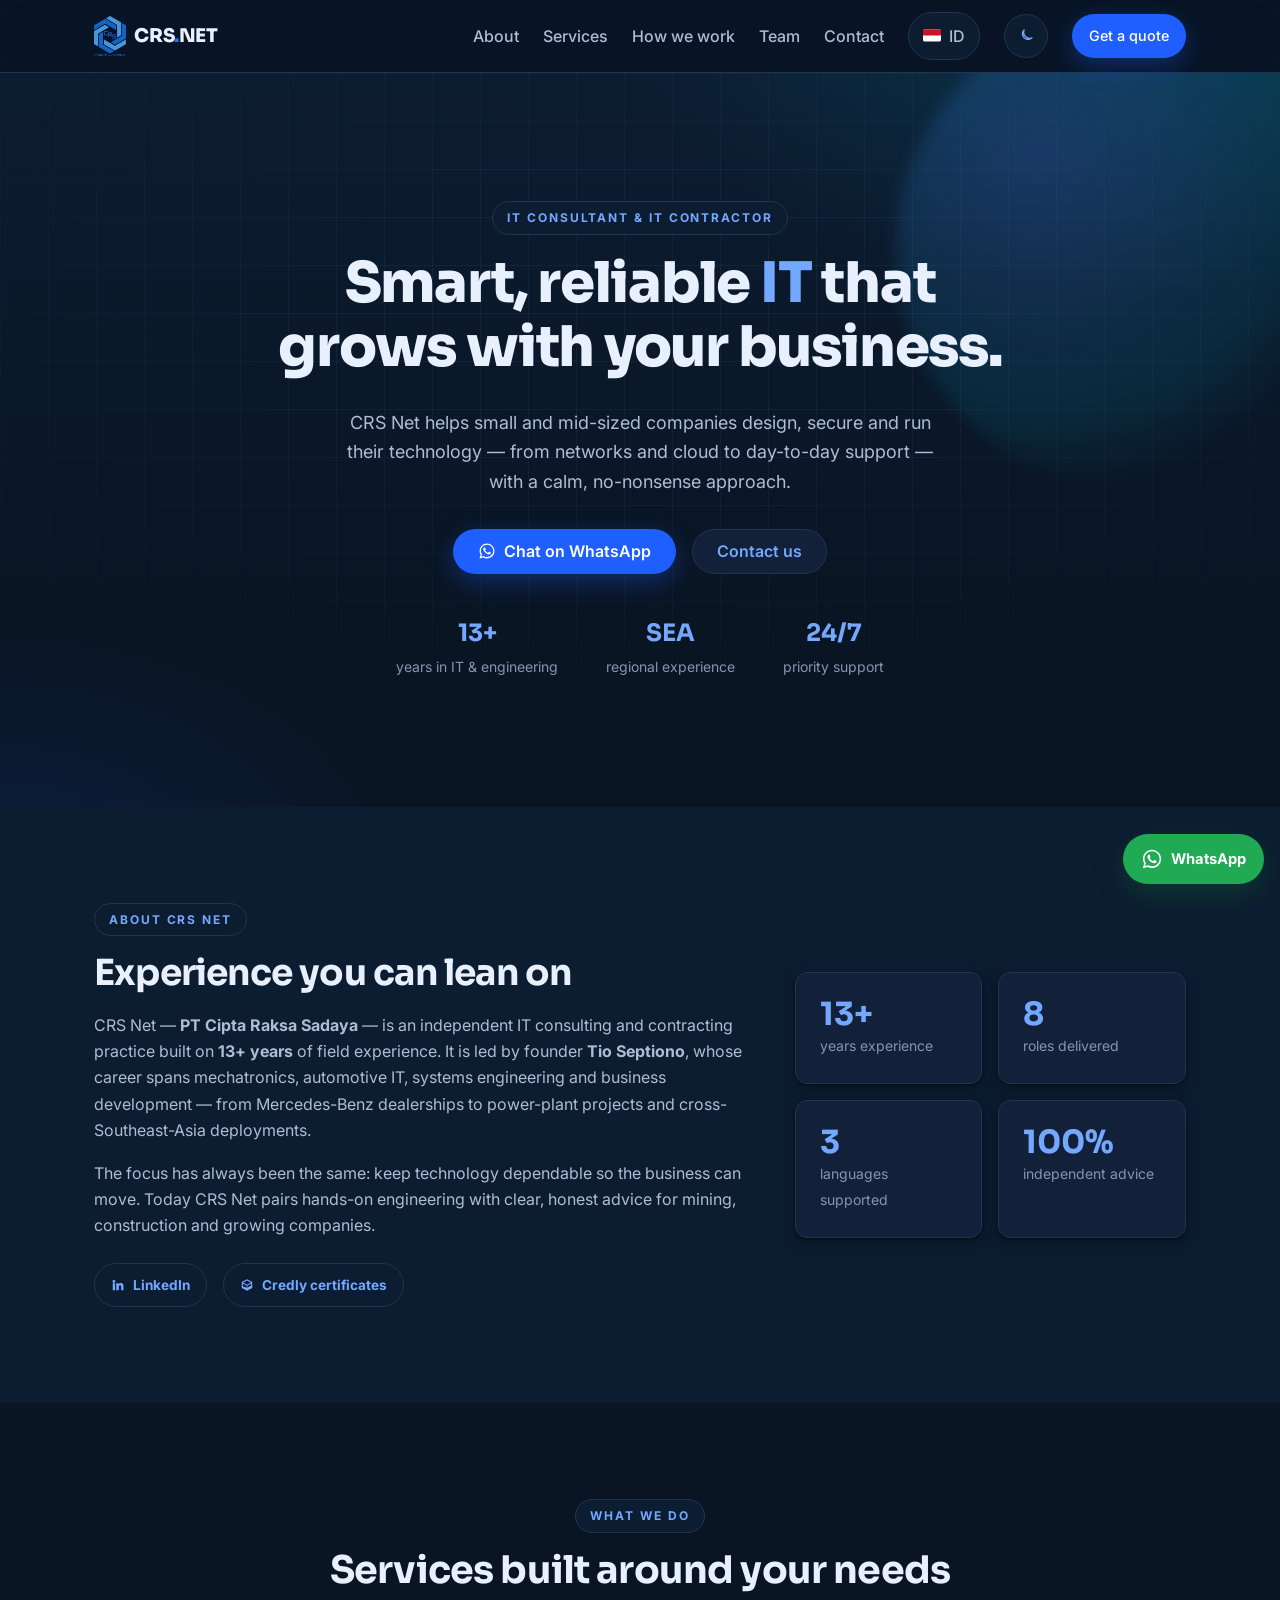
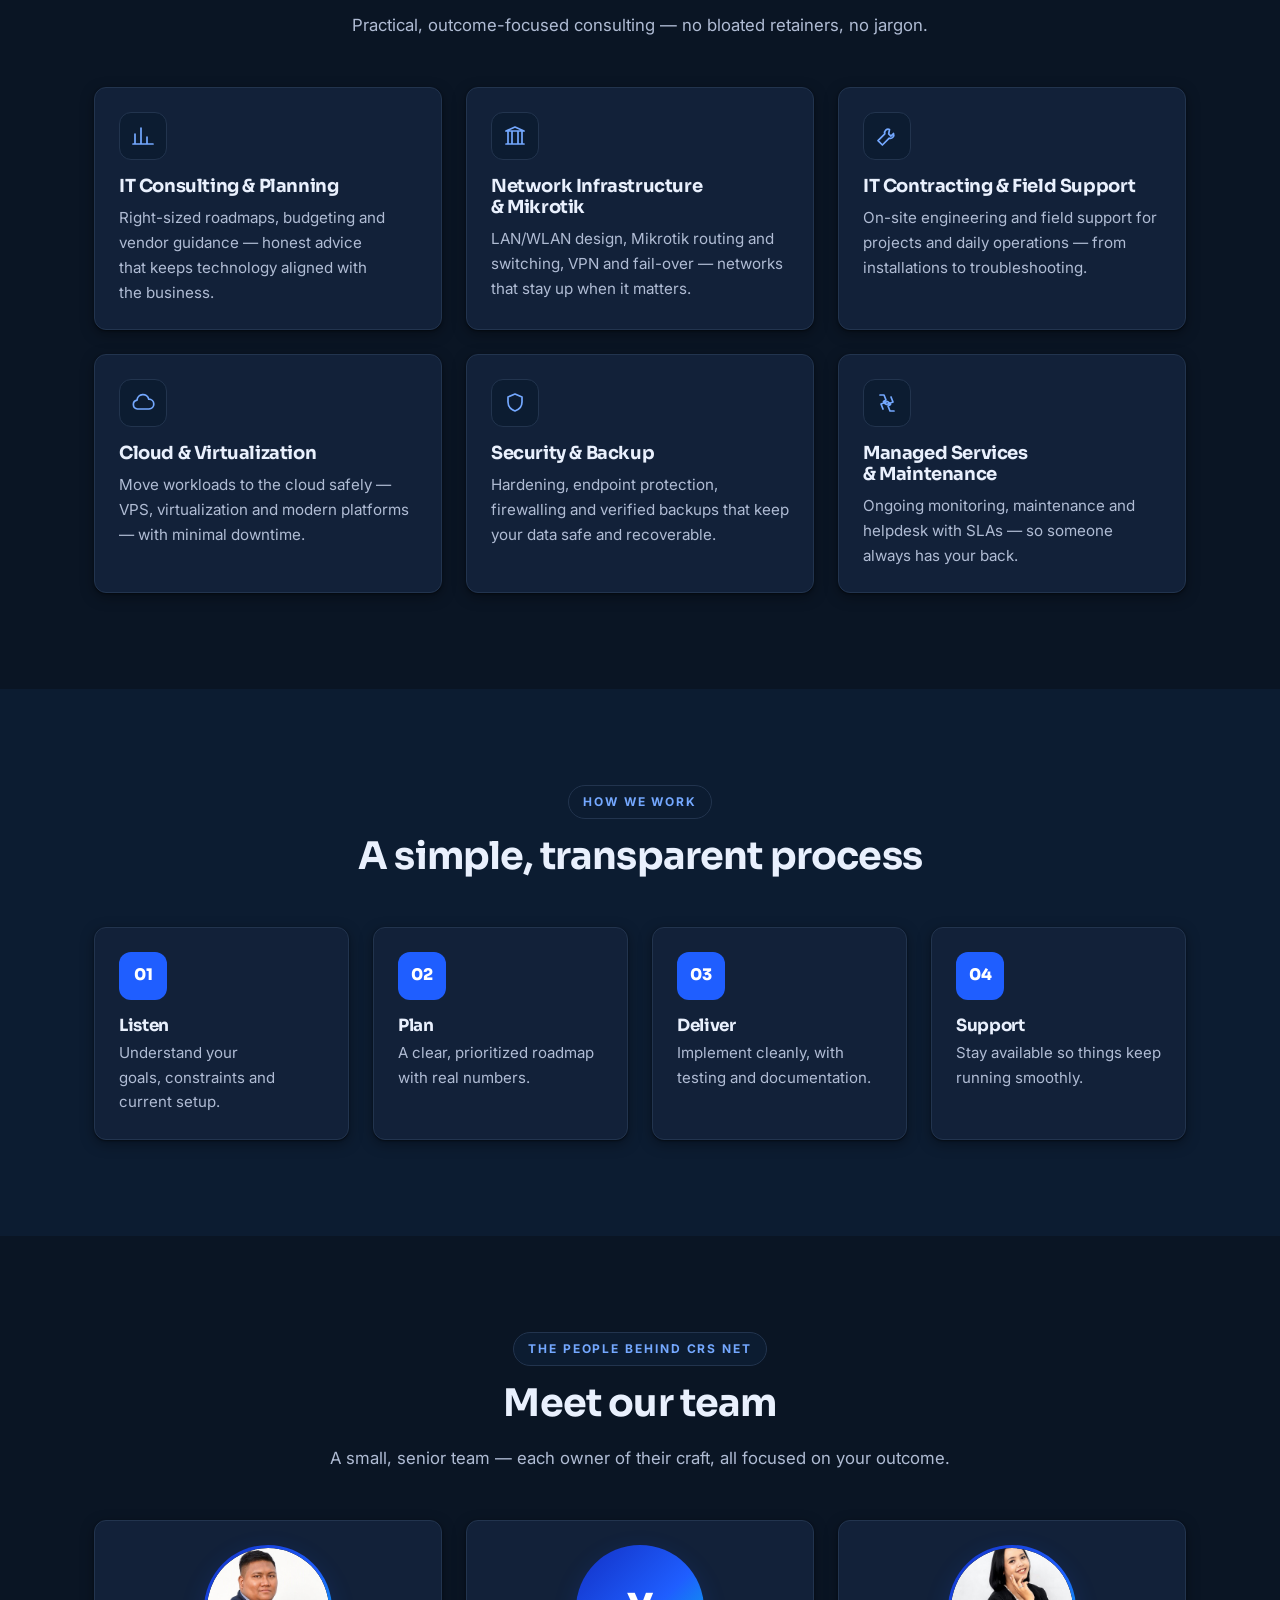
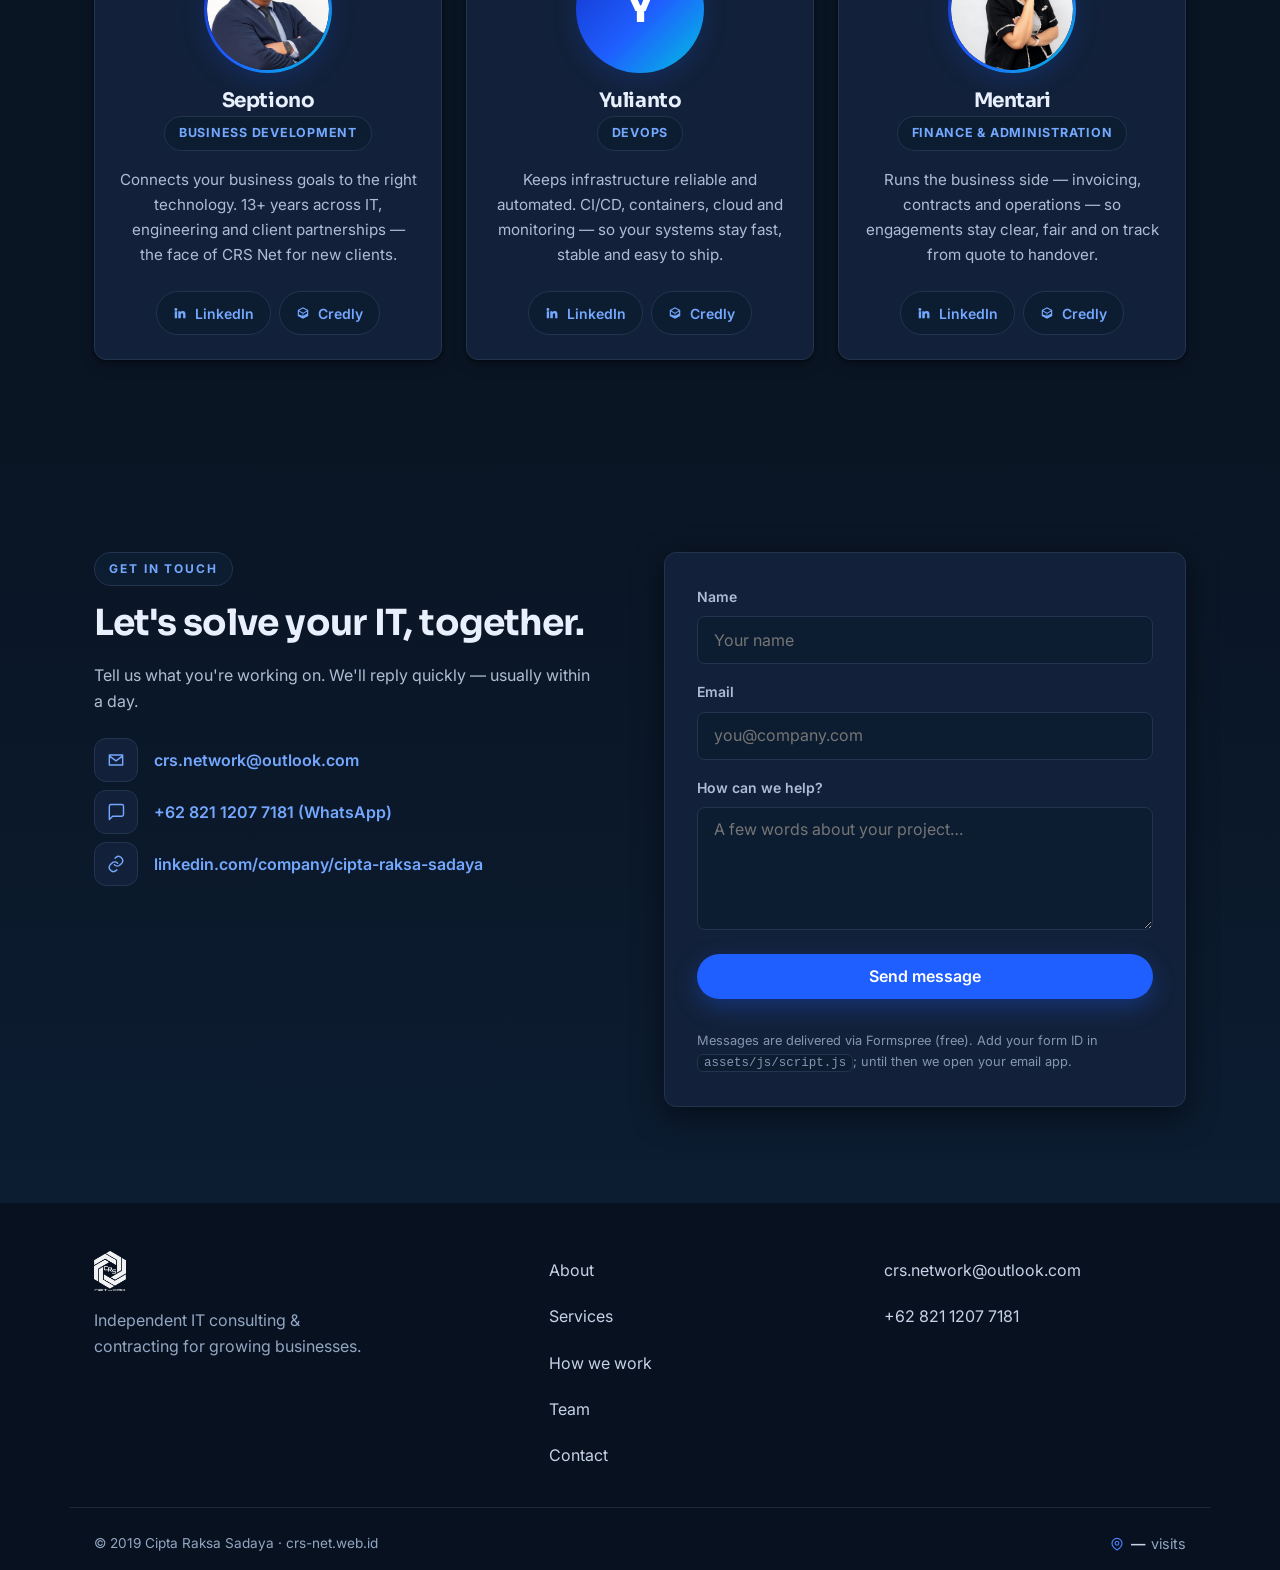
==== index.html @ 16fee8cc "Prompt 1 (glm-5.3): design-system.css + index.html restructure to OUTLINE order; SEO head preserved " ====
<!DOCTYPE html>
<html lang="en" data-theme="dark">
<head>
  <meta charset="UTF-8" />
  <meta name="viewport" content="width=device-width, initial-scale=1.0, viewport-fit=cover" />
  <meta name="format-detection" content="telephone=yes" />
  <title>CRS Net — IT Consultant &amp; IT Contractor | crs-net.web.id</title>
  <meta name="description" content="CRS Net — independent IT consulting and contracting for SMEs: infrastructure, networks, cloud, security and digital transformation. Led by Tio Septiono." />
  <meta name="theme-color" content="#0a1524" />
  <meta name="theme-color" media="(prefers-color-scheme: light)" content="#f5f8ff" />

  <!-- Canonical: avoid duplicate-content between apex and www (Rec 2) -->
  <link rel="canonical" href="https://crs-net.web.id/" />

  <!-- hreflang: tell Google about the language alternates (avoid duplicate-content) -->
  <link rel="alternate" hreflang="en" href="https://crs-net.web.id/" />
  <link rel="alternate" hreflang="id" href="https://crs-net.web.id/id.html" />
  <link rel="alternate" hreflang="x-default" href="https://crs-net.web.id/" />

  <!-- Open Graph -->
  <meta property="og:title" content="CRS Net — IT Consultant &amp; IT Contractor" />
  <meta property="og:description" content="Modern IT consulting &amp; contracting: infrastructure, networks, cloud, security and digital transformation." />
  <meta property="og:type" content="website" />
  <meta property="og:url" content="https://crs-net.web.id" />
  <meta property="og:image" content="https://crs-net.web.id/assets/img/og-image.png" />
  <meta name="twitter:card" content="summary_large_image" />
  <meta name="twitter:title" content="CRS Net — IT Consultant &amp; IT Contractor" />
  <meta name="twitter:description" content="Independent IT consulting &amp; contracting: infrastructure, networks, cloud, security and digital transformation." />
  

  <link rel="icon" type="image/png" href="/assets/img/favicon.png" />
  <link rel="apple-touch-icon" href="/assets/img/apple-touch-icon.png" />
  
  <link rel="preconnect" href="https://fonts.googleapis.com" />
  <link rel="preconnect" href="https://fonts.gstatic.com" crossorigin />
  <link href="https://fonts.googleapis.com/css2?family=Inter:wght@400;500;600;700;800&family=Sora:wght@600;700;800&display=swap" rel="stylesheet" />
  <link rel="stylesheet" href="/assets/css/design-system.css?v=20260907a" />

  <!-- ===== Google Search Console: verify ownership ===== -->
  <!-- Option A (recommended): paste the meta tag GSC gives you, OR -->
  <!-- Option B: verify via a DNS TXT record (no code change needed). -->
  <meta name="google-site-verification" content="REPLACE_WITH_YOUR_GSC_CODE" />

  <!-- ===== Google Analytics 4 ===== -->
  <script async src="https://www.googletagmanager.com/gtag/js?id=G-M5SWQX15PZ"></script>
  <script>
    window.dataLayer = window.dataLayer || [];
    function gtag(){dataLayer.push(arguments);}
    gtag('js', new Date());
    gtag('config', 'G-M5SWQX15PZ');
  </script>

  <!-- ===== Structured data (JSON-LD) for rich search results ===== -->
  <script type="application/ld+json">
  {
    "@context": "https://schema.org",
    "@type": "ProfessionalService",
    "name": "CRS Net",
    "alternateName": "Cipta Raksa Sadaya",
    "url": "https://crs-net.web.id",
    "logo": "https://crs-net.web.id/assets/img/CRS_logo.png",
    "image": "https://crs-net.web.id/assets/img/CRS_logo.png",
    "description": "Independent IT consulting & contracting for SMEs: network & infrastructure, cloud & migration, security & compliance, systems integration, IT support and strategy.",
    "founder": {
      "@type": "Person",
      "name": "Tio Septiono",
      "jobTitle": "IT Consultant",
      "url": "https://www.linkedin.com/in/septiono/"
    },
    "areaServed": [
      { "@type": "Country", "name": "Indonesia" },
      { "@type": "Place", "name": "Southeast Asia" }
    ],
    "address": { "@type": "PostalAddress", "addressLocality": "Jakarta", "addressCountry": "ID" },
    "telephone": "+62 821 1207 7181",
    "email": "crs.network@outlook.com",
    "knowsAbout": ["Network Infrastructure", "Cloud Migration", "Cybersecurity", "Systems Integration", "IT Support", "Mikrotik", "UniFi", "WireGuard VPN"],
    "sameAs": [
      "https://www.linkedin.com/in/septiono/",
      "https://www.credly.com/users/septiono"
    ]
  }
  </script>
</head>
<body>

  <svg xmlns="http://www.w3.org/2000/svg" style="position:absolute;width:0;height:0;overflow:hidden" aria-hidden="true">
  <symbol id="i-network" viewBox="0 0 24 24"><path d="M3 20h18M3 7h18M3 7l9-4 9 4M5 7v13M19 7v13M9 7v13M15 7v13"/></symbol>
  <symbol id="i-cloud" viewBox="0 0 24 24"><path d="M6.5 18A4.5 4.5 0 0 1 6 9.1 6 6 0 0 1 17.8 8.2 4 4 0 0 1 18 18z"/></symbol>
  <symbol id="i-shield" viewBox="0 0 24 24"><path d="M12 3l7 3v5c0 4.4-3 7.6-7 9-4-1.4-7-4.6-7-9V6z"/></symbol>
  <symbol id="i-integration" viewBox="0 0 24 24"><path d="M9 4v6H6a3 3 0 0 0 0 6h3v4M15 4v6h3a3 3 0 0 1 0 6h-3v4M9 10h6"/></symbol>
  <symbol id="i-support" viewBox="0 0 24 24"><path d="M5 4h4l2 5-2.5 1.5a7 7 0 0 0 3 3L18 11l-2-5M19 20h-4l-2-5 2.5-1.5a7 7 0 0 0-3-3L6 13l2 5"/></symbol>
  <symbol id="i-chart" viewBox="0 0 24 24"><path d="M4 20V10M10 20V4M16 20v-7M22 20H2"/></symbol>
  <symbol id="i-wifi" viewBox="0 0 24 24"><path d="M5 12.5a10 10 0 0 1 14 0M8 15.5a6 6 0 0 1 8 0M11 18.5a2 2 0 0 1 2 0M2 9.5a14 14 0 0 1 20 0"/></symbol>
  <symbol id="i-desktop" viewBox="0 0 24 24"><path d="M3 5h18v11H3zM8 20h8M12 16v4"/></symbol>
  <symbol id="i-tools" viewBox="0 0 24 24"><path d="M14.5 5.5a3.5 3.5 0 0 0-4.7 4.3L3 16.6 7.4 21l6.8-6.8a3.5 3.5 0 0 0 4.3-4.7l-2.6 2.6-2.2-2.2z"/></symbol>
  <symbol id="i-mail" viewBox="0 0 24 24"><path d="M4 6h16v12H4zM4 7l8 6 8-6"/></symbol>
  <symbol id="i-chat" viewBox="0 0 24 24"><path d="M21 15a2 2 0 0 1-2 2H8l-4 4V5a2 2 0 0 1 2-2h13a2 2 0 0 1 2 2z"/></symbol>
  <symbol id="i-link" viewBox="0 0 24 24"><path d="M10 13a5 5 0 0 0 7 0l2-2a5 5 0 0 0-7-7l-1 1M14 11a5 5 0 0 0-7 0l-2 2a5 5 0 0 0 7 7l1-1"/></symbol>
  <symbol id="i-badge" viewBox="0 0 24 24"><path d="M12 3l2.5 5 5.5.8-4 3.9.9 5.5L12 16.5 7.1 18.2 8 12.7 4 8.8 9.5 8z"/></symbol>
  </svg>

  <!-- ===== Header / Nav ===== -->
  <header class="site-header" id="top">
    <div class="container nav">
      <a class="brand" href="#top" aria-label="CRS Net home">
        <img src="/assets/img/CRS_logo.png" alt="CRS Net logo" class="brand-logo" />
        <span class="brand-name">CRS<span class="brand-dot">.</span>NET</span>
      </a>

      <button class="nav-toggle" id="navToggle" aria-label="Toggle menu" aria-expanded="false">
        <span></span><span></span><span></span>
      </button>

      <nav class="nav-links" id="navLinks">
        <a href="#about">About</a>
        <a href="#services">Services</a>
        <a href="#approach">How we work</a>
        <a href="#team">Team</a>
        <a href="#contact">Contact</a>
        <a href="/id.html" class="lang-switch"><svg class="lang-flag" viewBox="0 0 30 20" aria-hidden="true"><rect width="30" height="20" fill="#fff"/><rect width="30" height="10" fill="#ce1126"/></svg> ID</a>
        <button class="theme-toggle" id="themeToggle" type="button" aria-label="Toggle dark mode" title="Toggle dark mode">
          <svg class="i-sun" viewBox="0 0 24 24" fill="none" stroke="currentColor" stroke-width="1.8" stroke-linecap="round" stroke-linejoin="round" aria-hidden="true"><circle cx="12" cy="12" r="4.2"/><path d="M12 2v2.5M12 19.5V22M2 12h2.5M19.5 12H22M4.6 4.6l1.8 1.8M17.6 17.6l1.8 1.8M19.4 4.6l-1.8 1.8M6.4 17.6l-1.8 1.8"/></svg>
          <svg class="i-moon" viewBox="0 0 24 24" fill="none" stroke="currentColor" stroke-width="1.8" stroke-linecap="round" stroke-linejoin="round" aria-hidden="true"><path d="M20 14.5A8 8 0 0 1 9.5 4 7 7 0 1 0 20 14.5z"/></svg>
        </button>
        <a href="#contact" class="btn btn-primary btn-sm">Get a quote</a>
      </nav>
    </div>
  </header>

  <!-- ===== Hero ===== -->
  <section class="hero">
    <div class="hero-bg" aria-hidden="true"></div>
    <div class="container hero-inner">
      <div class="hero-copy">
        <span class="eyebrow">IT Consultant &amp; IT Contractor</span>
        <h1>Smart, reliable <span class="accent">IT</span> that grows with your business.</h1>
        <p class="lead">
          CRS Net helps small and mid-sized companies design, secure and run their
          technology — from networks and cloud to day-to-day support — with a calm,
          no-nonsense approach.
        </p>
        <div class="hero-cta">
          <a href="https://wa.me/6282112077181" target="_blank" rel="noopener" class="btn btn-primary">
            <svg class="ico" viewBox="0 0 24 24" aria-hidden="true"><path d="M12.04 2C6.58 2 2.13 6.45 2.13 11.91c0 1.75.46 3.46 1.32 4.96L2 22l5.25-1.38a9.9 9.9 0 0 0 4.79 1.22h.01c5.46 0 9.9-4.45 9.9-9.91 0-2.65-1.03-5.14-2.9-7.01A9.82 9.82 0 0 0 12.04 2zm0 18.02h-.01a8.2 8.2 0 0 1-4.18-1.15l-.3-.18-3.11.82.83-3.04-.2-.31a8.16 8.16 0 0 1-1.26-4.36c0-4.54 3.7-8.23 8.24-8.23 2.2 0 4.27.86 5.82 2.42a8.18 8.18 0 0 1 2.41 5.82c0 4.54-3.7 8.23-8.24 8.23zm4.52-6.16c-.25-.13-1.47-.72-1.69-.81-.23-.08-.39-.12-.56.13-.16.24-.64.8-.79.97-.14.16-.29.18-.54.06-.25-.13-1.05-.39-1.99-1.23-.74-.66-1.23-1.47-1.38-1.72-.14-.25-.01-.38.11-.5.11-.11.25-.29.37-.43.13-.14.17-.25.25-.41.08-.17.04-.31-.02-.43-.06-.13-.56-1.34-.76-1.84-.2-.48-.4-.42-.56-.43h-.47c-.16 0-.43.06-.66.31-.22.25-.86.85-.86 2.07 0 1.22.89 2.4 1.01 2.56.13.17 1.75 2.67 4.23 3.74.59.26 1.05.41 1.41.52.59.19 1.13.16 1.56.1.47-.07 1.47-.6 1.67-1.18.21-.58.21-1.07.15-1.18-.06-.1-.23-.16-.48-.29z"/></svg>
            Chat on WhatsApp
          </a>
          <a href="#contact" class="btn btn-ghost">Contact us</a>
        </div>
        <div class="hero-meta">
          <div><strong>13+</strong><span>years in IT &amp; engineering</span></div>
          <div><strong>SEA</strong><span>regional experience</span></div>
          <div><strong>24/7</strong><span>priority support</span></div>
        </div>
      </div>
    </div>
  </section>

  <!-- ===== About ===== -->
  <section class="section section-alt" id="about">
    <div class="container about-inner">
      <div class="about-copy">
        <span class="eyebrow">About CRS Net</span>
        <h2>Experience you can lean on</h2>
        <p>
          CRS Net — <strong>PT Cipta Raksa Sadaya</strong> — is an independent IT
          consulting and contracting practice built on <strong>13+ years</strong> of
          field experience. It is led by founder <strong>Tio Septiono</strong>, whose
          career spans mechatronics, automotive IT, systems engineering and business
          development — from Mercedes-Benz dealerships to power-plant projects and
          cross-Southeast-Asia deployments.
        </p>
        <p>
          The focus has always been the same: keep technology dependable so the
          business can move. Today CRS Net pairs hands-on engineering with clear,
          honest advice for mining, construction and growing companies.
        </p>
        <ul class="badges" aria-label="Founder credentials">
          <li>
            <a class="badge badge-soft" href="https://www.linkedin.com/in/septiono/" target="_blank" rel="noopener">
              <svg class="ico" viewBox="0 0 24 24" aria-hidden="true"><path d="M4.98 3.5a2.5 2.5 0 1 1 0 5 2.5 2.5 0 0 1 0-5zM3 9h4v12H3zM9 9h3.8v1.7h.05c.53-1 1.83-2.05 3.77-2.05 4.03 0 4.78 2.65 4.78 6.1V21h-4v-5.5c0-1.3-.02-3-1.85-3-1.85 0-2.13 1.45-2.13 2.94V21H9z"/></svg>
              LinkedIn
            </a>
          </li>
          <li>
            <a class="badge badge-soft" href="https://www.credly.com/users/septiono" target="_blank" rel="noopener">
              <svg class="ico" viewBox="0 0 24 24" aria-hidden="true"><path d="M12 2 3 7v10l9 5 9-5V7zm0 2.3 6.5 3.6L12 11.5 5.5 7.9zm-7 5.2 6.5 3.6v3.4L5 14.5zm14 3.4-6.5 3.6v-3.4l6.5-3.6z"/></svg>
              Credly certificates
            </a>
          </li>
        </ul>
      </div>

      <div class="about-stats">
        <div class="stat"><strong>13+</strong><span>years experience</span></div>
        <div class="stat"><strong>8</strong><span>roles delivered</span></div>
        <div class="stat"><strong>3</strong><span>languages supported</span></div>
        <div class="stat"><strong>100%</strong><span>independent advice</span></div>
      </div>
    </div>
  </section>

  <!-- ===== Services ===== -->
  <section class="section" id="services">
    <div class="container">
      <div class="section-head">
        <span class="eyebrow">What we do</span>
        <h2>Services built around your needs</h2>
        <p class="section-sub">Practical, outcome-focused consulting — no bloated retainers, no jargon.</p>
      </div>

      <div class="grid grid-3">
        <article class="card">
          <div class="card-icon"><svg class="icon" aria-hidden="true"><use href="#i-chart"/></svg></div>
          <h3>IT Consulting &amp; Planning</h3>
          <p>Right-sized roadmaps, budgeting and vendor guidance — honest advice that keeps technology aligned with the business.</p>
        </article>
        <article class="card">
          <div class="card-icon"><svg class="icon" aria-hidden="true"><use href="#i-network"/></svg></div>
          <h3>Network Infrastructure &amp; Mikrotik</h3>
          <p>LAN/WLAN design, Mikrotik routing and switching, VPN and fail-over — networks that stay up when it matters.</p>
        </article>
        <article class="card">
          <div class="card-icon"><svg class="icon" aria-hidden="true"><use href="#i-tools"/></svg></div>
          <h3>IT Contracting &amp; Field Support</h3>
          <p>On-site engineering and field support for projects and daily operations — from installations to troubleshooting.</p>
        </article>
        <article class="card">
          <div class="card-icon"><svg class="icon" aria-hidden="true"><use href="#i-cloud"/></svg></div>
          <h3>Cloud &amp; Virtualization</h3>
          <p>Move workloads to the cloud safely — VPS, virtualization and modern platforms — with minimal downtime.</p>
        </article>
        <article class="card">
          <div class="card-icon"><svg class="icon" aria-hidden="true"><use href="#i-shield"/></svg></div>
          <h3>Security &amp; Backup</h3>
          <p>Hardening, endpoint protection, firewalling and verified backups that keep your data safe and recoverable.</p>
        </article>
        <article class="card">
          <div class="card-icon"><svg class="icon" aria-hidden="true"><use href="#i-support"/></svg></div>
          <h3>Managed Services &amp; Maintenance</h3>
          <p>Ongoing monitoring, maintenance and helpdesk with SLAs — so someone always has your back.</p>
        </article>
      </div>
    </div>
  </section>

  <!-- ===== How We Work ===== -->
  <section class="section section-alt" id="approach">
    <div class="container">
      <div class="section-head">
        <span class="eyebrow">How we work</span>
        <h2>A simple, transparent process</h2>
      </div>
      <div class="grid grid-4">
        <div class="step"><span class="step-n">01</span><h3>Listen</h3><p>Understand your goals, constraints and current setup.</p></div>
        <div class="step"><span class="step-n">02</span><h3>Plan</h3><p>A clear, prioritized roadmap with real numbers.</p></div>
        <div class="step"><span class="step-n">03</span><h3>Deliver</h3><p>Implement cleanly, with testing and documentation.</p></div>
        <div class="step"><span class="step-n">04</span><h3>Support</h3><p>Stay available so things keep running smoothly.</p></div>
      </div>
    </div>
  </section>

  <!-- ===== Meet Our Team ===== -->
  <section class="section" id="team">
    <div class="container">
      <div class="section-head">
        <span class="eyebrow">The people behind CRS Net</span>
        <h2>Meet our team</h2>
        <p class="section-sub">A small, senior team — each owner of their craft, all focused on your outcome.</p>
      </div>

      <div class="grid grid-3 team-grid">
        <!-- Septiono -->
        <article class="team-card">
          <div class="team-photo">
            <img src="/assets/img/Septiono.jpg" alt="Septiono — Business Development" loading="lazy" />
          </div>
          <h3 class="team-name">Septiono</h3>
          <p class="team-role badge badge-soft">Business Development</p>
          <p class="team-bio">Connects your business goals to the right technology. 13+ years across IT, engineering and client partnerships — the face of CRS Net for new clients.</p>
          <div class="team-links">
            <a href="https://www.linkedin.com/in/septiono/" target="_blank" rel="noopener" aria-label="Septiono on LinkedIn">
              <svg class="ico" viewBox="0 0 24 24" aria-hidden="true"><path d="M4.98 3.5a2.5 2.5 0 1 1 0 5 2.5 2.5 0 0 1 0-5zM3 9h4v12H3zM9 9h3.8v1.7h.05c.53-1 1.83-2.05 3.77-2.05 4.03 0 4.78 2.65 4.78 6.1V21h-4v-5.5c0-1.3-.02-3-1.85-3-1.85 0-2.13 1.45-2.13 2.94V21H9z"/></svg>
              LinkedIn
            </a>
            <a href="https://www.credly.com/users/septiono" target="_blank" rel="noopener" aria-label="Septiono on Credly">
              <svg class="ico" viewBox="0 0 24 24" aria-hidden="true"><path d="M12 2 3 7v10l9 5 9-5V7zm0 2.3 6.5 3.6L12 11.5 5.5 7.9zm-7 5.2 6.5 3.6v3.4L5 14.5zm14 3.4-6.5 3.6v-3.4l6.5-3.6z"/></svg>
              Credly
            </a>
          </div>
        </article>

        <!-- Yulianto -->
        <article class="team-card">
          <div class="team-monogram" aria-hidden="true">Y</div>
          <h3 class="team-name">Yulianto</h3>
          <p class="team-role badge badge-soft">DevOps</p>
          <p class="team-bio">Keeps infrastructure reliable and automated. CI/CD, containers, cloud and monitoring — so your systems stay fast, stable and easy to ship.</p>
          <div class="team-links">
            <a href="https://www.linkedin.com/in/yulianto-yulianto-54a90a1ba/" target="_blank" rel="noopener" aria-label="Yulianto on LinkedIn">
              <svg class="ico" viewBox="0 0 24 24" aria-hidden="true"><path d="M4.98 3.5a2.5 2.5 0 1 1 0 5 2.5 2.5 0 0 1 0-5zM3 9h4v12H3zM9 9h3.8v1.7h.05c.53-1 1.83-2.05 3.77-2.05 4.03 0 4.78 2.65 4.78 6.1V21h-4v-5.5c0-1.3-.02-3-1.85-3-1.85 0-2.13 1.45-2.13 2.94V21H9z"/></svg>
              LinkedIn
            </a>
            <a href="https://www.credly.com/users/yulianto-yulianto.bfdc8399/" target="_blank" rel="noopener" aria-label="Yulianto on Credly">
              <svg class="ico" viewBox="0 0 24 24" aria-hidden="true"><path d="M12 2 3 7v10l9 5 9-5V7zm0 2.3 6.5 3.6L12 11.5 5.5 7.9zm-7 5.2 6.5 3.6v3.4L5 14.5zm14 3.4-6.5 3.6v-3.4l6.5-3.6z"/></svg>
              Credly
            </a>
          </div>
        </article>

        <!-- Mentari -->
        <article class="team-card">
          <div class="team-photo">
            <img src="/assets/img/Mentari.jpg" alt="Mentari — Finance &amp; Administration" loading="lazy" />
          </div>
          <h3 class="team-name">Mentari</h3>
          <p class="team-role badge badge-soft">Finance &amp; Administration</p>
          <p class="team-bio">Runs the business side — invoicing, contracts and operations — so engagements stay clear, fair and on track from quote to handover.</p>
          <div class="team-links">
            <a href="https://www.linkedin.com/in/mentari-cinta-kasih-a612b3213/" target="_blank" rel="noopener" aria-label="Mentari on LinkedIn">
              <svg class="ico" viewBox="0 0 24 24" aria-hidden="true"><path d="M4.98 3.5a2.5 2.5 0 1 1 0 5 2.5 2.5 0 0 1 0-5zM3 9h4v12H3zM9 9h3.8v1.7h.05c.53-1 1.83-2.05 3.77-2.05 4.03 0 4.78 2.65 4.78 6.1V21h-4v-5.5c0-1.3-.02-3-1.85-3-1.85 0-2.13 1.45-2.13 2.94V21H9z"/></svg>
              LinkedIn
            </a>
            <a href="https://www.credly.com/users/mentari" target="_blank" rel="noopener" aria-label="Mentari on Credly">
              <svg class="ico" viewBox="0 0 24 24" aria-hidden="true"><path d="M12 2 3 7v10l9 5 9-5V7zm0 2.3 6.5 3.6L12 11.5 5.5 7.9zm-7 5.2 6.5 3.6v3.4L5 14.5zm14 3.4-6.5 3.6v-3.4l6.5-3.6z"/></svg>
              Credly
            </a>
          </div>
        </article>
      </div>
    </div>
  </section>

  <!-- ===== Contact / CTA ===== -->
  <section class="section contact" id="contact">
    <div class="container contact-inner">
      <div class="contact-copy">
        <span class="eyebrow">Get in touch</span>
        <h2>Let's solve your IT, together.</h2>
        <p>Tell us what you're working on. We'll reply quickly — usually within a day.</p>

        <ul class="contact-list">
          <li>
            <span class="c-icon"><svg class="icon" aria-hidden="true"><use href="#i-mail"/></svg></span>
            <a href="mailto:crs.network@outlook.com">crs.network@outlook.com</a>
          </li>
          <li>
            <span class="c-icon"><svg class="icon" aria-hidden="true"><use href="#i-chat"/></svg></span>
            <a href="https://wa.me/6282112077181" target="_blank" rel="noopener">+62 821 1207 7181 (WhatsApp)</a>
          </li>
          <li>
            <span class="c-icon"><svg class="icon" aria-hidden="true"><use href="#i-link"/></svg></span>
            <a href="https://www.linkedin.com/company/cipta-raksa-sadaya" target="_blank" rel="noopener">linkedin.com/company/cipta-raksa-sadaya</a>
          </li>
        </ul>
      </div>

      <form class="contact-form" id="contactForm" method="POST" action="https://formspree.io/f/YOUR_FORM_ID" novalidate>
        <div class="field">
          <label for="name">Name</label>
          <input type="text" id="name" name="name" placeholder="Your name" required />
        </div>
        <div class="field">
          <label for="email">Email</label>
          <input type="email" id="email" name="email" placeholder="you@company.com" required />
        </div>
        <div class="field">
          <label for="message">How can we help?</label>
          <textarea id="message" name="message" rows="4" placeholder="A few words about your project…" required></textarea>
        </div>
        <button type="submit" class="btn btn-primary btn-block">Send message</button>
        <p class="form-note" id="formNote" role="status"></p>
        <p class="form-hint">Messages are delivered via Formspree (free). Add your form ID in <code>assets/js/script.js</code>; until then we open your email app.</p>
      </form>
    </div>
  </section>

  <!-- ===== Footer ===== -->
  <footer class="site-footer">
    <div class="container footer-inner">
      <div class="footer-brand">
        <img src="/assets/img/CRS_logo.png" alt="CRS Net logo" class="footer-logo" />
        <p>Independent IT consulting &amp; contracting for growing businesses.</p>
      </div>
      <nav class="footer-links">
        <a href="#about">About</a>
        <a href="#services">Services</a>
        <a href="#approach">How we work</a>
        <a href="#team">Team</a>
        <a href="#contact">Contact</a>
      </nav>
      <div class="footer-contact">
        <a href="mailto:crs.network@outlook.com">crs.network@outlook.com</a>
        <a href="https://wa.me/6282112077181" target="_blank" rel="noopener">+62 821 1207 7181</a>
      </div>
    </div>
    <div class="container footer-bottom">
      <span>© 2019 Cipta Raksa Sadaya · crs-net.web.id</span>
      <span class="footer-meta"><span class="visitor-counter" aria-label="Visitor count"><svg class="icon" viewBox="0 0 24 24" aria-hidden="true"><path d="M12 21s-7.5-4.6-7.5-10A7.5 7.5 0 0 1 12 3.5 7.5 7.5 0 0 1 19.5 11c0 5.4-7.5 10-7.5 10z"/><circle cx="12" cy="11" r="2.8"/></svg> <span id="visitorCount">—</span> visits</span></span>
    </div>
  </footer>

  <!-- ===== Floating WhatsApp (mobile-first quick contact) ===== -->
  <a class="wa-fab" href="https://wa.me/6282112077181" target="_blank" rel="noopener" aria-label="Chat with CRS Net on WhatsApp">
    <svg viewBox="0 0 24 24" aria-hidden="true"><path d="M12.04 2C6.58 2 2.13 6.45 2.13 11.91c0 1.75.46 3.46 1.32 4.96L2 22l5.25-1.38a9.9 9.9 0 0 0 4.79 1.22h.01c5.46 0 9.9-4.45 9.9-9.91 0-2.65-1.03-5.14-2.9-7.01A9.82 9.82 0 0 0 12.04 2zm0 18.02h-.01a8.2 8.2 0 0 1-4.18-1.15l-.3-.18-3.11.82.83-3.04-.2-.31a8.16 8.16 0 0 1-1.26-4.36c0-4.54 3.7-8.23 8.24-8.23 2.2 0 4.27.86 5.82 2.42a8.18 8.18 0 0 1 2.41 5.82c0 4.54-3.7 8.23-8.24 8.23zm4.52-6.16c-.25-.13-1.47-.72-1.69-.81-.23-.08-.39-.12-.56.13-.16.24-.64.8-.79.97-.14.16-.29.18-.54.06-.25-.13-1.05-.39-1.99-1.23-.74-.66-1.23-1.47-1.38-1.72-.14-.25-.01-.38.11-.5.11-.11.25-.29.37-.43.13-.14.17-.25.25-.41.08-.17.04-.31-.02-.43-.06-.13-.56-1.34-.76-1.84-.2-.48-.4-.42-.56-.43h-.47c-.16 0-.43.06-.66.31-.22.25-.86.85-.86 2.07 0 1.22.89 2.4 1.01 2.56.13.17 1.75 2.67 4.23 3.74.59.26 1.05.41 1.41.52.59.19 1.13.16 1.56.1.47-.07 1.47-.6 1.67-1.18.21-.58.21-1.07.15-1.18-.06-.1-.23-.16-.48-.29z"/></svg>
    <span>WhatsApp</span>
  </a>

  <script src="/assets/js/script.js?v=20260902c" defer></script>
</body>
</html>
---- assets/css/design-system.css ----
/* ============================================================
   CRS Net — Design System
   Minimalist cobalt / electric blue on white · full dark theme
   via the existing data-theme toggle · Sora headings · Inter body
   8px spacing scale · 44px minimum touch targets
   ============================================================ */

/* ---------- Design tokens (light = default) ---------- */
:root {
  /* Brand ramp — cobalt -> electric blue -> aqua (2026-09 refresh) */
  --blue-800: #0a2a6b;
  --blue-700: #1230c4;
  --blue-600: #1f5eff;
  --blue-500: #4d82ff;
  --blue-300: #b3ccff;
  --blue-100: #e6eeff;
  --blue-50:  #f4f7ff;
  --cyan-500: #00c2e0;
  --grad-brand: linear-gradient(135deg, var(--blue-700), var(--blue-600) 55%, var(--cyan-500));

  /* Semantic color */
  --bg:          #ffffff;
  --bg-alt:      var(--blue-50);
  --surface:     #ffffff;
  --surface-2:   #ffffff;
  --ink:         #0b1526;
  --slate:       #42526b;
  --muted:       #6b7a94;
  --line:        #e4eaf4;
  --brand:       var(--blue-600);
  --brand-hover: var(--blue-700);
  --brand-ink:   var(--blue-700);
  --brand-tint:  var(--blue-50);
  --brand-line:  var(--blue-300);
  --on-brand:    #ffffff;
  --header-bg:   rgba(255,255,255,.85);
  --footer-bg:   #0b1526;
  --footer-ink:  #c6d2e6;
  --footer-muted:#93a6c2;
  --field-bg:    var(--blue-50);
  --ok:  #0a8a3e;
  --err: #c0392b;

  /* 8px spacing scale */
  --space-1:  8px;
  --space-2: 16px;
  --space-3: 24px;
  --space-4: 32px;
  --space-5: 40px;
  --space-6: 48px;
  --space-8: 64px;
  --space-10: 80px;
  --space-12: 96px;
  --space-16: 128px;

  /* Shape & depth */
  --radius-sm:   8px;
  --radius:      12px;
  --radius-lg:   16px;
  --radius-pill: 999px;
  --shadow-sm: 0 1px 2px rgba(11,21,38,.05), 0 6px 16px rgba(11,21,38,.06);
  --shadow-md: 0 12px 32px rgba(18,48,196,.14);
  --shadow-lg: 0 24px 64px rgba(10,42,107,.20);

  /* Layout & motion */
  --maxw: 1140px;
  --header-h: 72px;
  --tap: 44px;
  --ease: cubic-bezier(.22,.61,.36,1);
  --section-y: var(--space-12);

  color-scheme: light;
}

/* ---------- Dark theme (data-theme toggle contract) ----------
   Dark is the site default: <html data-theme="dark"> + localStorage
   'crs-theme', managed by assets/js/script.js. Only tokens remap —
   every component below reads them, so the whole system flips. */
html[data-theme="dark"] {
  --bg:          #0a1524;
  --bg-alt:      #0c1c31;
  --surface:     #122139;
  --surface-2:   #162944;
  --ink:         #e9f0fd;
  --slate:       #b0bcd4;
  --muted:       #8695b0;
  --line:        #22344e;
  --brand:       #1f5eff;
  --brand-hover: #4d82ff;
  --brand-ink:   #74a8ff;
  --brand-tint:  #0c1c31;
  --brand-line:  #3a5c8e;
  --on-brand:    #ffffff;
  --header-bg:   rgba(10,21,36,.85);
  --footer-bg:   #071120;
  --field-bg:    #0c1c31;
  --ok:  #4cc38a;
  --err: #ff8a7a;
  --shadow-sm: 0 1px 2px rgba(0,0,0,.45), 0 4px 14px rgba(0,0,0,.35);
  --shadow-md: 0 10px 30px rgba(0,0,0,.5);
  --shadow-lg: 0 24px 60px rgba(0,0,0,.55);
  color-scheme: dark;
}

/* ---------- Base ---------- */
* { box-sizing: border-box; }

html {
  scroll-behavior: smooth;
  -webkit-text-size-adjust: 100%;
  text-size-adjust: 100%;
}

body {
  margin: 0;
  font-family: 'Inter', system-ui, -apple-system, 'Segoe UI', Roboto, sans-serif;
  font-size: 1rem;
  line-height: 1.65;
  color: var(--ink);
  background: var(--bg);
  -webkit-font-smoothing: antialiased;
  overflow-x: hidden;
  transition: background-color .35s var(--ease), color .35s var(--ease);
}

a, button, input, textarea, label {
  -webkit-tap-highlight-color: rgba(31,94,255,.18);
}

h1, h2, h3, h4, .brand-name {
  font-family: 'Sora', 'Inter', sans-serif;
  font-weight: 700;
  letter-spacing: -.022em;
  line-height: 1.15;
  margin: 0 0 .5em;
  text-wrap: balance;
}
p { text-wrap: pretty; margin: 0 0 1em; }
a { color: inherit; text-decoration: none; }
img { max-width: 100%; display: block; }
ul { margin: 0; padding: 0; }

::selection { background: rgba(31,94,255,.22); }

a:focus-visible,
button:focus-visible,
input:focus-visible,
textarea:focus-visible {
  outline: 3px solid var(--brand);
  outline-offset: 3px;
}

/* Smooth theme flips on simple surfaces */
.site-header, .section-alt, .eyebrow, .nav-links, .lang-switch, .theme-toggle,
.stat, .c-icon, .field input, .field textarea {
  transition: background-color .35s var(--ease), color .35s var(--ease),
              border-color .35s var(--ease);
}

/* ---------- Layout ---------- */
.container { width: 100%; max-width: var(--maxw); margin: 0 auto; padding: 0 var(--space-3); }

.section { padding: var(--section-y) 0; scroll-margin-top: calc(var(--header-h) + var(--space-1)); }
.section-alt { background: var(--bg-alt); }

.section-head { text-align: center; max-width: 640px; margin: 0 auto var(--space-6); }
.section-head h2 { font-size: clamp(1.75rem, 3.4vw, 2.375rem); }
.section-sub { color: var(--slate); font-size: 1.05rem; margin: 0; }

.grid { display: grid; gap: var(--space-3); }
.grid-3 { grid-template-columns: repeat(3, 1fr); }
.grid-4 { grid-template-columns: repeat(4, 1fr); }

.eyebrow {
  display: inline-block;
  font-size: .75rem; font-weight: 700; letter-spacing: .16em; text-transform: uppercase;
  color: var(--brand-ink); background: var(--brand-tint);
  border: 1px solid var(--line);
  padding: 6px 14px; border-radius: var(--radius-pill);
  margin-bottom: var(--space-2);
}
.accent { color: var(--brand-ink); }
.lead { font-size: 1.125rem; color: var(--slate); }

/* ---------- Buttons (44px minimum touch target) ---------- */
.btn {
  display: inline-flex; align-items: center; justify-content: center;
  gap: var(--space-1);
  min-height: var(--tap);
  padding: 12px var(--space-3);
  font: inherit; font-weight: 600; font-size: 1rem; line-height: 1.2;
  border-radius: var(--radius-pill);
  border: 1px solid transparent;
  cursor: pointer; white-space: nowrap;
  transition: transform .16s var(--ease), box-shadow .2s var(--ease),
              background-color .25s, border-color .25s, color .25s;
}
.btn-sm { padding: 10px var(--space-2); font-size: .9rem; }
.btn-block { width: 100%; }
.btn-primary {
  color: var(--on-brand);
  background: var(--brand);
  box-shadow: 0 var(--space-1) var(--space-3) rgba(31,94,255,.32);
}
.btn-primary:hover  { background: var(--brand-hover); transform: translateY(-2px); box-shadow: 0 14px 32px rgba(31,94,255,.40); }
.btn-primary:active { transform: translateY(0); box-shadow: 0 4px 12px rgba(31,94,255,.30); }
.btn-ghost { color: var(--brand-ink); background: var(--surface); border-color: var(--line); }
.btn-ghost:hover  { background: var(--brand-tint); border-color: var(--brand-line); transform: translateY(-2px); }
.btn-ghost:active { transform: translateY(0); }

/* ---------- Badges ---------- */
.badge {
  display: inline-flex; align-items: center; gap: var(--space-1);
  min-height: 32px; padding: 6px 14px;
  font-size: .78rem; font-weight: 700; letter-spacing: .05em;
  border-radius: var(--radius-pill);
  border: 1px solid transparent;
}
.badge-soft    { background: var(--brand-tint); color: var(--brand-ink); border-color: var(--line); }
.badge-brand   { background: var(--brand); color: var(--on-brand); }
.badge-outline { background: transparent; color: var(--slate); border-color: var(--line); }
a.badge { min-height: var(--tap); padding: 10px var(--space-2); font-size: .85rem; letter-spacing: 0; }
a.badge:hover { background: var(--brand); color: var(--on-brand); border-color: var(--brand); }
.badge .ico { width: 14px; height: 14px; }

/* ---------- Cards ---------- */
.card {
  background: var(--surface);
  border: 1px solid var(--line);
  border-radius: var(--radius);
  padding: var(--space-3);
  box-shadow: var(--shadow-sm);
  transition: transform .2s var(--ease), box-shadow .25s var(--ease),
              border-color .25s, background-color .35s var(--ease);
}
.card:hover { transform: translateY(-4px); border-color: var(--brand-line); box-shadow: var(--shadow-md); }
.card-icon {
  width: 48px; height: 48px;
  display: grid; place-items: center;
  border-radius: var(--radius);
  background: var(--brand-tint);
  border: 1px solid var(--line);
  color: var(--brand-ink);
  margin-bottom: var(--space-2);
}
.card h3 { font-size: 1.125rem; margin-bottom: var(--space-1); }
.card p { color: var(--slate); font-size: .95rem; margin: 0; }

/* ---------- Header / Nav ---------- */
.site-header {
  position: sticky; top: 0; z-index: 50;
  background: var(--header-bg);
  backdrop-filter: saturate(170%) blur(14px);
  -webkit-backdrop-filter: saturate(170%) blur(14px);
  border-bottom: 1px solid var(--line);
}
.nav { display: flex; align-items: center; justify-content: space-between; height: var(--header-h); }
.brand { display: flex; align-items: center; gap: var(--space-1); }
.brand-logo { height: 40px; width: auto; }
.brand-name { font-weight: 800; font-size: 1.18rem; letter-spacing: -.02em; margin: 0; }
.brand-dot {
  background: var(--grad-brand);
  -webkit-background-clip: text; background-clip: text; color: transparent;
}

.nav-links { display: flex; align-items: center; gap: var(--space-3); }
.nav-links a {
  font-weight: 500; color: var(--slate);
  min-height: var(--tap); display: inline-flex; align-items: center;
  transition: color .15s, background-color .35s var(--ease), border-color .35s var(--ease);
}
.nav-links a:hover { color: var(--brand-ink); }
.nav-links a.btn-primary { color: var(--on-brand); }
.nav-links a.btn-primary:hover { color: var(--on-brand); }

.lang-switch {
  font-weight: 700; color: var(--brand-ink);
  background: var(--brand-tint); border: 1px solid var(--line);
  padding: 10px 14px; border-radius: var(--radius-pill);
  display: inline-flex; align-items: center; gap: var(--space-1);
  min-height: var(--tap);
}
.lang-switch:hover { background: var(--brand); color: var(--on-brand); border-color: var(--brand); }
.lang-flag { width: 18px; height: 13px; border-radius: 2px; box-shadow: 0 0 0 1px rgba(11,21,38,.12); flex: none; display: block; }
.lang-switch:hover .lang-flag { box-shadow: 0 0 0 1px rgba(255,255,255,.5); }

.nav-toggle {
  display: none; flex-direction: column; gap: 6px;
  background: none; border: 0; cursor: pointer;
  padding: 10px; min-width: var(--tap); min-height: var(--tap);
  align-items: center; justify-content: center;
}
.nav-toggle span { width: 24px; height: 2px; background: var(--ink); border-radius: 2px; transition: transform .25s var(--ease), opacity .2s; }
.nav-toggle[aria-expanded="true"] span:nth-child(1) { transform: translateY(8px) rotate(45deg); }
.nav-toggle[aria-expanded="true"] span:nth-child(2) { opacity: 0; }
.nav-toggle[aria-expanded="true"] span:nth-child(3) { transform: translateY(-8px) rotate(-45deg); }

/* ---------- Theme toggle (existing contract) ---------- */
.theme-toggle {
  display: inline-flex; align-items: center; justify-content: center;
  width: var(--tap); height: var(--tap); border-radius: var(--radius-pill);
  flex: none; padding: 0;
  border: 1px solid var(--line); background: var(--brand-tint); color: var(--brand-ink);
  cursor: pointer;
}
.theme-toggle:hover { background: var(--brand-line); }
.theme-toggle:active { transform: translateY(1px); }
.theme-toggle svg { width: 18px; height: 18px; }
.theme-toggle .i-moon { display: none; }
html[data-theme="dark"] .theme-toggle .i-sun { display: none; }
html[data-theme="dark"] .theme-toggle .i-moon { display: inline; }

/* ---------- Hero ----------
   Static gradient + blueprint grid is the always-on backdrop and the
   mandatory no-WebGL / prefers-reduced-motion fallback for the 3D scene.
   .hero-3d is the mount layer for the Three.js canvas (assets/js/3d-hero/). */
.hero { position: relative; overflow: hidden; padding: var(--space-16) 0; }
.hero-bg {
  position: absolute; inset: 0; z-index: 0;
  background:
    radial-gradient(880px 520px at 88% -12%, rgba(0,194,224,.15), transparent 60%),
    radial-gradient(720px 480px at 0% 112%, rgba(31,94,255,.13), transparent 55%),
    linear-gradient(180deg, var(--bg-alt), var(--bg) 72%);
}
.hero-bg::before {
  content: ""; position: absolute; inset: 0;
  background-image:
    linear-gradient(rgba(31,94,255,.055) 1px, transparent 1px),
    linear-gradient(90deg, rgba(31,94,255,.055) 1px, transparent 1px);
  background-size: 48px 48px;
  mask-image: radial-gradient(ellipse 90% 75% at 50% 35%, #000 25%, transparent 75%);
  -webkit-mask-image: radial-gradient(ellipse 90% 75% at 50% 35%, #000 25%, transparent 75%);
}
html[data-theme="dark"] .hero-bg::before {
  background-image:
    linear-gradient(rgba(116,168,255,.07) 1px, transparent 1px),
    linear-gradient(90deg, rgba(116,168,255,.07) 1px, transparent 1px);
}
.hero-bg::after {
  content: ""; position: absolute; right: -96px; top: -64px;
  width: 480px; height: 480px; border-radius: 50%;
  background: radial-gradient(circle at 30% 30%, rgba(77,130,255,.22), rgba(0,194,224,.10) 55%, transparent 72%);
  filter: blur(8px);
}
.hero-3d, .hero-3d canvas {
  position: absolute; inset: 0; z-index: 0;
  width: 100%; height: 100%;
  pointer-events: none;
}
.hero-inner { position: relative; z-index: 1; max-width: 880px; margin: 0 auto; text-align: center; }
.hero-copy h1 { font-size: clamp(2.25rem, 4.8vw, 3.5rem); font-weight: 800; }
.hero-copy .lead { max-width: 620px; margin: 0 auto; }
.hero-cta { display: flex; justify-content: center; gap: var(--space-2); flex-wrap: wrap; margin: var(--space-4) 0 var(--space-5); }
.hero-meta { display: flex; justify-content: center; gap: var(--space-6); flex-wrap: wrap; }
.hero-meta div { display: flex; flex-direction: column; gap: 2px; }
.hero-meta strong { font-family: 'Sora', sans-serif; font-weight: 700; font-size: 1.5rem; color: var(--brand-ink); }
.hero-meta span { font-size: .875rem; color: var(--muted); }

/* ---------- About ---------- */
.about-inner { display: grid; grid-template-columns: 1.25fr .75fr; gap: var(--space-6); align-items: center; }
.about-copy h2 { font-size: clamp(1.625rem, 3.2vw, 2.25rem); }
.about-copy p { color: var(--slate); }
.badges { list-style: none; display: flex; flex-wrap: wrap; gap: var(--space-2); margin: var(--space-3) 0 0; }
.about-stats { display: grid; grid-template-columns: 1fr 1fr; gap: var(--space-2); }
.stat {
  background: var(--surface); border: 1px solid var(--line);
  border-radius: var(--radius); padding: var(--space-3); box-shadow: var(--shadow-sm);
  transition: background-color .35s var(--ease), border-color .35s var(--ease);
}
.stat strong { display: block; font-family: 'Sora', sans-serif; font-weight: 700; font-size: 2rem; line-height: 1.1; color: var(--brand-ink); }
.stat span { color: var(--muted); font-size: .875rem; }

/* ---------- How We Work ---------- */
.step {
  position: relative;
  background: var(--surface); border: 1px solid var(--line);
  border-radius: var(--radius); padding: var(--space-3); box-shadow: var(--shadow-sm);
  transition: transform .2s var(--ease), box-shadow .25s var(--ease),
              border-color .25s, background-color .35s var(--ease);
}
.step:hover { transform: translateY(-4px); border-color: var(--brand-line); box-shadow: var(--shadow-md); }
.step-n {
  font-family: 'Sora', sans-serif; font-weight: 800; font-size: 1rem;
  color: var(--on-brand); background: var(--brand);
  display: inline-grid; place-items: center;
  width: 48px; height: 48px; border-radius: var(--radius);
  margin-bottom: var(--space-2);
}
.step h3 { font-size: 1.05rem; margin-bottom: 6px; }
.step p { color: var(--slate); font-size: .94rem; margin: 0; }

/* ---------- Team ---------- */
.team-grid { margin-top: var(--space-1); }
.team-card {
  background: var(--surface); border: 1px solid var(--line);
  border-radius: var(--radius); padding: var(--space-3);
  text-align: center; box-shadow: var(--shadow-sm);
  transition: transform .2s var(--ease), box-shadow .25s var(--ease),
              border-color .25s, background-color .35s var(--ease);
}
.team-card:hover { transform: translateY(-4px); border-color: var(--brand-line); box-shadow: var(--shadow-md); }
.team-photo {
  width: 128px; height: 128px; margin: 0 auto var(--space-2);
  border-radius: 50%; overflow: hidden; border: 3px solid transparent;
  background:
    linear-gradient(var(--surface), var(--surface)) padding-box,
    var(--grad-brand) border-box;
  box-shadow: 0 8px 24px rgba(31,94,255,.18);
}
.team-photo img { width: 100%; height: 100%; object-fit: cover; border-radius: 50%; }
.team-monogram {
  width: 128px; height: 128px; margin: 0 auto var(--space-2);
  border-radius: 50%;
  display: grid; place-items: center;
  font-family: 'Sora', sans-serif; font-weight: 800; font-size: 2.5rem;
  color: var(--on-brand); background: var(--grad-brand);
  box-shadow: 0 8px 24px rgba(31,94,255,.18);
}
.team-name { font-size: 1.25rem; margin: 0 0 4px; }
.team-role { margin: 0 0 var(--space-2); text-transform: uppercase; letter-spacing: .06em; }
.team-bio { color: var(--slate); font-size: .95rem; margin: 0 0 var(--space-3); }
.team-links { display: flex; gap: var(--space-1); justify-content: center; }
.team-links a {
  display: inline-flex; align-items: center; justify-content: center; gap: var(--space-1);
  min-height: var(--tap); padding: var(--space-1) var(--space-2);
  font-size: .875rem; font-weight: 600;
  color: var(--brand-ink); background: var(--brand-tint);
  border: 1px solid var(--line); border-radius: var(--radius-pill);
  transition: background-color .2s, border-color .2s, color .2s;
}
.team-links a:hover { background: var(--brand); border-color: var(--brand); color: var(--on-brand); }

/* ---------- Contact ---------- */
.contact { background: linear-gradient(180deg, var(--bg), var(--bg-alt)); }
.contact-inner { display: grid; grid-template-columns: 1fr 1fr; gap: var(--space-6); align-items: start; }
.contact-copy h2 { font-size: clamp(1.625rem, 3.2vw, 2.25rem); }
.contact-copy p { color: var(--slate); }
.contact-list { list-style: none; display: grid; gap: var(--space-1); margin: var(--space-3) 0 0; }
.contact-list li { display: flex; align-items: center; gap: var(--space-2); }
.contact-list a {
  display: inline-flex; align-items: center; min-height: var(--tap);
  font-weight: 600; color: var(--brand-ink);
}
.contact-list a:hover { text-decoration: underline; }
.c-icon {
  width: var(--tap); height: var(--tap); flex: none;
  display: grid; place-items: center;
  background: var(--surface); border: 1px solid var(--line);
  border-radius: var(--radius); color: var(--brand-ink);
}

.contact-form {
  background: var(--surface); border: 1px solid var(--line);
  border-radius: var(--radius); padding: var(--space-4); box-shadow: var(--shadow-md);
  transition: background-color .35s var(--ease), border-color .35s var(--ease);
}
.field { margin-bottom: var(--space-2); }
.field label { display: block; font-size: .875rem; font-weight: 600; color: var(--slate); margin-bottom: var(--space-1); }
.field input, .field textarea {
  width: 100%; min-height: 48px;
  font: inherit; font-size: 1rem; /* >=16px: stops iOS auto-zoom on focus */
  color: var(--ink);
  padding: var(--space-1) var(--space-2);
  border: 1px solid var(--line); border-radius: var(--radius-sm);
  background: var(--field-bg);
  -webkit-appearance: none; appearance: none;
  transition: border-color .15s, box-shadow .15s, background-color .35s var(--ease);
}
.field input:focus, .field textarea:focus {
  outline: none; background: var(--surface);
  border-color: var(--brand); box-shadow: 0 0 0 4px rgba(77,130,255,.18);
}
.form-note { font-size: .9rem; font-weight: 600; margin: var(--space-1) 0 0; min-height: 1.2em; }
.form-note.ok  { color: var(--ok); }
.form-note.err { color: var(--err); }
.form-hint { font-size: .8rem; color: var(--muted); margin: 6px 0 0; }
.form-hint code { background: var(--brand-tint); border: 1px solid var(--line); border-radius: 6px; padding: 1px 6px; font-size: .78rem; }

/* ---------- Icons ---------- */
/* .icon — inline sprite set (stroke) */
.icon {
  width: 24px; height: 24px;
  display: block; flex: none;
  fill: none; stroke: currentColor; stroke-width: 1.7;
  stroke-linecap: round; stroke-linejoin: round;
}
.card-icon .icon { width: 24px; height: 24px; }
.c-icon .icon { width: 20px; height: 20px; }
/* .ico — small solid glyphs (buttons, badges) */
.ico { fill: currentColor; flex: none; display: inline-block; }
.btn .ico { width: 18px; height: 18px; }
.team-links a .ico { width: 14px; height: 14px; }

/* ---------- Footer ---------- */
.site-footer { background: var(--footer-bg); color: var(--footer-ink); padding: var(--space-6) 0 var(--space-2); transition: background-color .35s var(--ease); }
.footer-inner { display: grid; grid-template-columns: 1.4fr 1fr 1fr; gap: var(--space-4); align-items: start; }
.footer-logo { height: 40px; margin-bottom: var(--space-2); filter: brightness(0) invert(1); opacity: .95; }
.footer-brand p { color: var(--footer-muted); max-width: 280px; margin: 0; }
.footer-links, .footer-contact { display: flex; flex-direction: column; gap: var(--space-1); }
.footer-links a, .footer-contact a {
  color: var(--footer-ink); display: inline-flex; align-items: center;
  padding: 6px 0; transition: color .15s;
}
.footer-links a:hover, .footer-contact a:hover { color: #ffffff; }
.footer-bottom {
  display: flex; justify-content: space-between; gap: var(--space-1); flex-wrap: wrap;
  border-top: 1px solid rgba(255,255,255,.1);
  margin-top: var(--space-4); padding-top: var(--space-3);
  font-size: .85rem; color: var(--footer-muted);
}
.footer-meta { display: inline-flex; align-items: center; }
.visitor-counter { display: inline-flex; align-items: center; gap: 6px; font-size: .9rem; }
.visitor-counter .icon { width: 16px; height: 16px; stroke: var(--blue-500); }
.visitor-counter #visitorCount { font-variant-numeric: tabular-nums; font-weight: 600; color: var(--footer-ink); }

/* ---------- Floating WhatsApp CTA ---------- */
body.nav-open { overflow: hidden; }
.wa-fab {
  position: fixed; right: var(--space-2); bottom: calc(var(--space-2) + env(safe-area-inset-bottom));
  z-index: 60;
  display: inline-flex; align-items: center; gap: var(--space-1);
  min-height: 48px;
  background: #1faa53; color: #fff; font-weight: 700; font-size: .92rem;
  padding: 13px 18px; border-radius: var(--radius-pill);
  box-shadow: 0 10px 28px rgba(18,94,48,.40);
  transition: transform .2s var(--ease), box-shadow .2s;
}
.wa-fab:hover { transform: translateY(-3px); box-shadow: 0 16px 34px rgba(18,94,48,.48); }
.wa-fab svg { width: 22px; height: 22px; fill: currentColor; flex: none; }

/* ---------- Scroll reveal (progressive enhancement) ----------
   Visible by default; only animates when JS marks html.js. */
html.js .reveal { opacity: 0; transform: translateY(var(--space-3)); transition: opacity .6s var(--ease), transform .6s var(--ease); }
html.js .reveal.in { opacity: 1; transform: none; }

/* ---------- Responsive ---------- */
@media (max-width: 1060px) {
  .nav-links { gap: var(--space-2); }
  .nav-links a:not(.btn):not(.lang-switch) { font-size: .95rem; }
}
@media (max-width: 920px) {
  :root { --section-y: var(--space-10); }
  .about-inner, .contact-inner { grid-template-columns: 1fr; }
  .footer-inner { grid-template-columns: 1fr 1fr; }
  .grid-4 { grid-template-columns: 1fr 1fr; }
  .grid-3 { grid-template-columns: 1fr 1fr; }
}
@media (max-width: 720px) {
  :root { --section-y: var(--space-8); }
  .hero { padding: var(--space-10) 0; }
  .hero-meta { gap: var(--space-3); }
  .nav-links {
    position: absolute; top: var(--header-h); left: 0; right: 0;
    flex-direction: column; align-items: stretch; gap: 0;
    background: var(--bg); border-bottom: 1px solid var(--line);
    padding: var(--space-1) var(--space-3) calc(var(--space-2) + env(safe-area-inset-bottom));
    box-shadow: var(--shadow-md);
    display: none;
    max-height: calc(100dvh - var(--header-h)); overflow-y: auto;
    -webkit-overflow-scrolling: touch;
  }
  .nav-links.open { display: flex; }
  .nav-links a:not(.btn):not(.lang-switch) { padding: 14px 0; border-bottom: 1px solid var(--line); font-size: 1rem; }
  .nav-links .lang-switch, .nav-links .theme-toggle { align-self: flex-start; margin-top: var(--space-2); }
  .nav-links .btn { margin-top: var(--space-2); }
  .nav-toggle { display: flex; }
  .grid-3, .grid-4 { grid-template-columns: 1fr; }
  .footer-inner { grid-template-columns: 1fr; }
  .wa-fab { padding: 13px; }
  .wa-fab span { display: none; }
  .contact-list a, .footer-contact a { overflow-wrap: anywhere; }
  .contact-list li { align-items: flex-start; line-height: 1.45; }
}
@media (max-width: 400px) {
  .container { padding: 0 var(--space-2); }
  .hero-cta { flex-direction: column; align-items: stretch; }
  .hero-cta .btn { width: 100%; }
  .team-links { flex-direction: column; align-items: center; }
}
@media (max-height: 500px) and (orientation: landscape) {
  .hero { padding: var(--space-5) 0; }
}
/* Touch devices: drop hover lifts, enlarge link targets */
@media (hover: none) {
  .card:hover, .team-card:hover, .step:hover,
  .btn-primary:hover, .btn-ghost:hover, .wa-fab:hover { transform: none; }
  .footer-links a, .footer-contact a { padding-block: 12px; min-height: var(--tap); }
}
@media (prefers-reduced-motion: reduce) {
  * { scroll-behavior: auto !important; }
  .reveal { opacity: 1 !important; transform: none !important; transition: none !important; }
  .btn:hover, .card:hover, .team-card:hover, .step:hover, .wa-fab:hover { transform: none; }
}
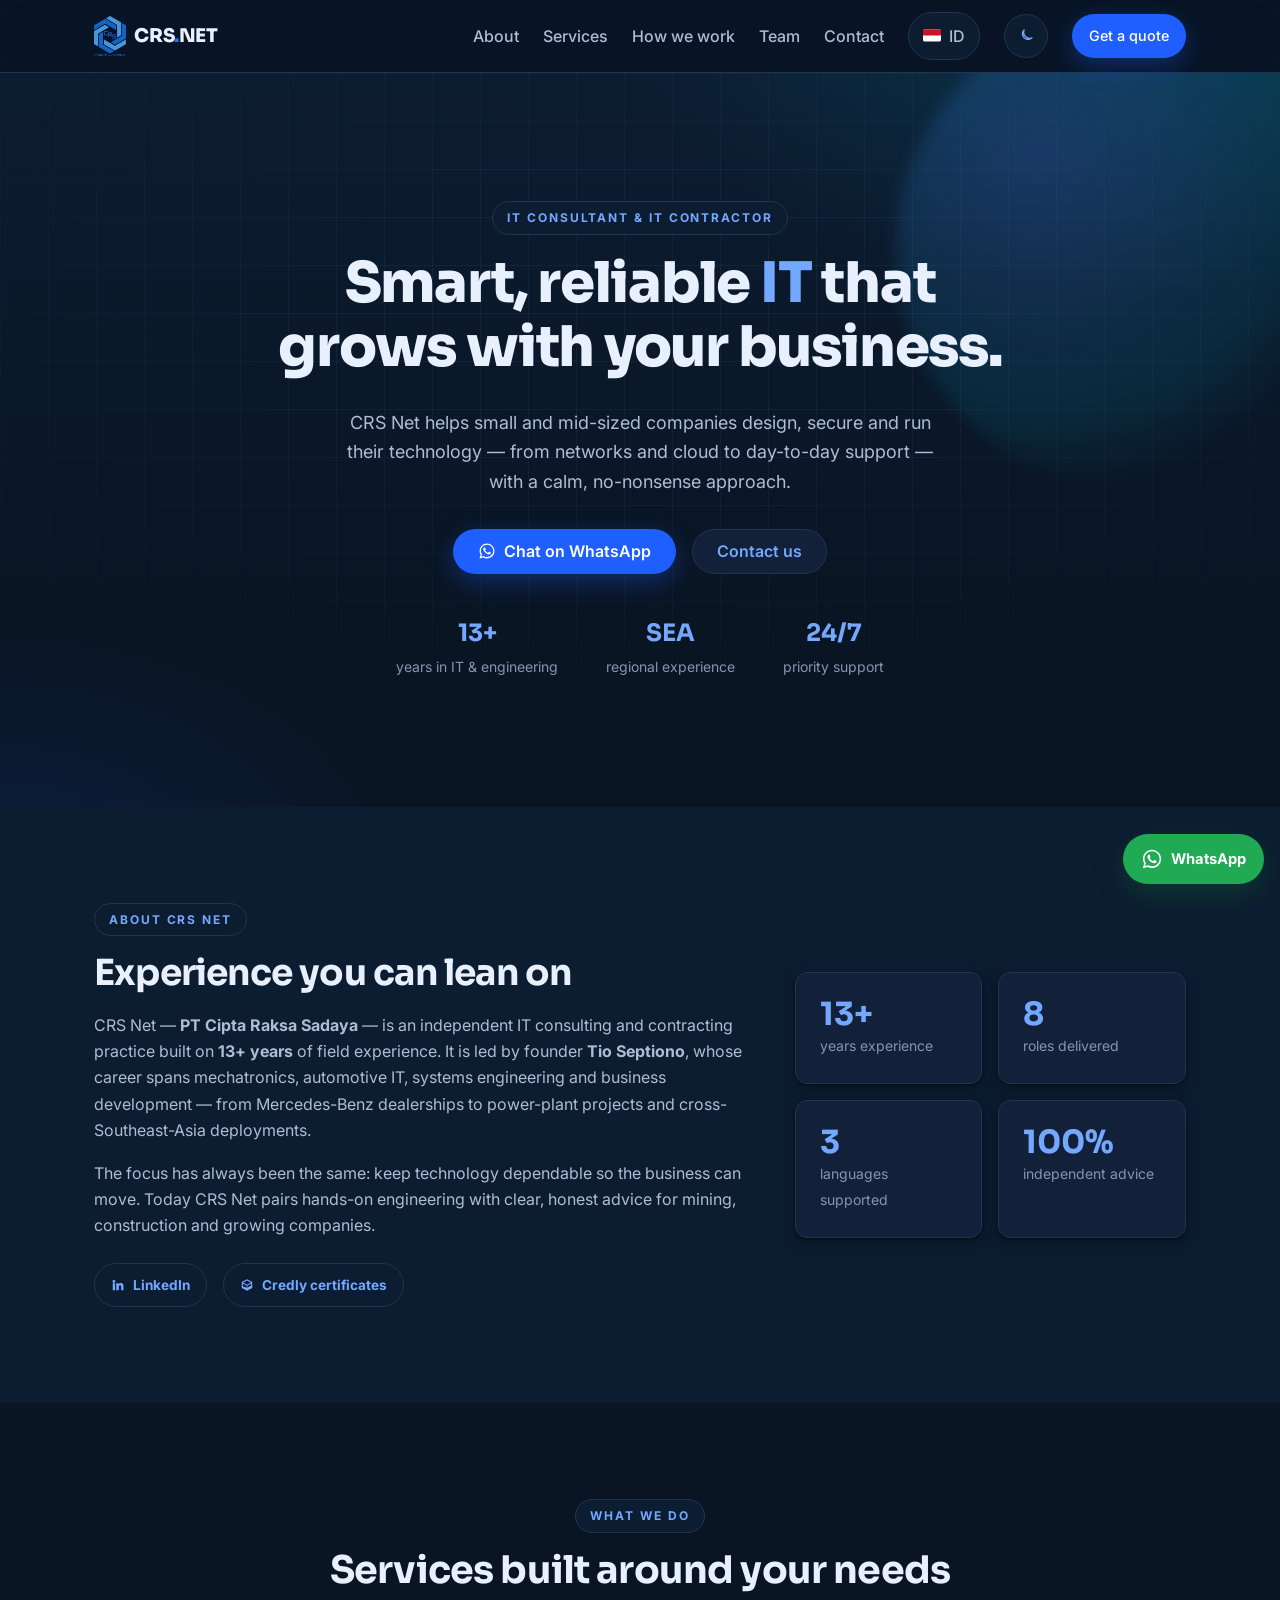
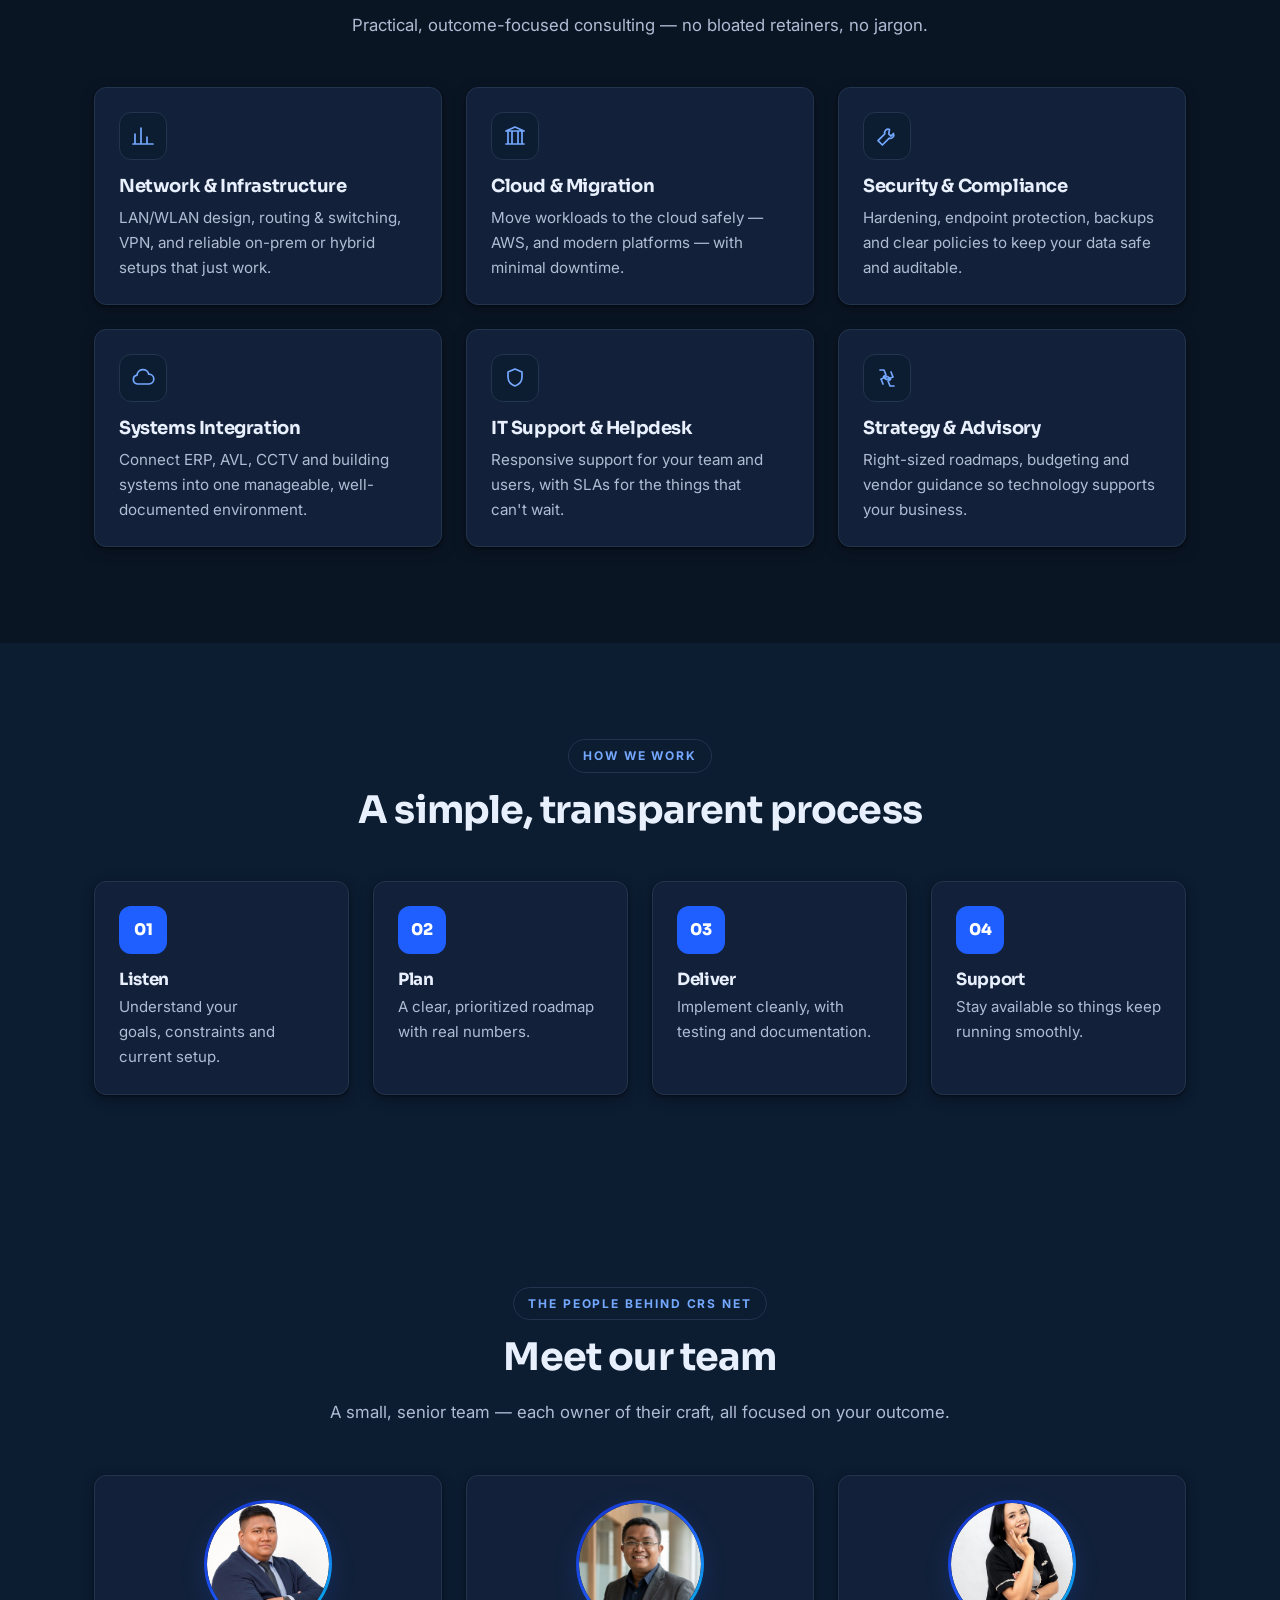
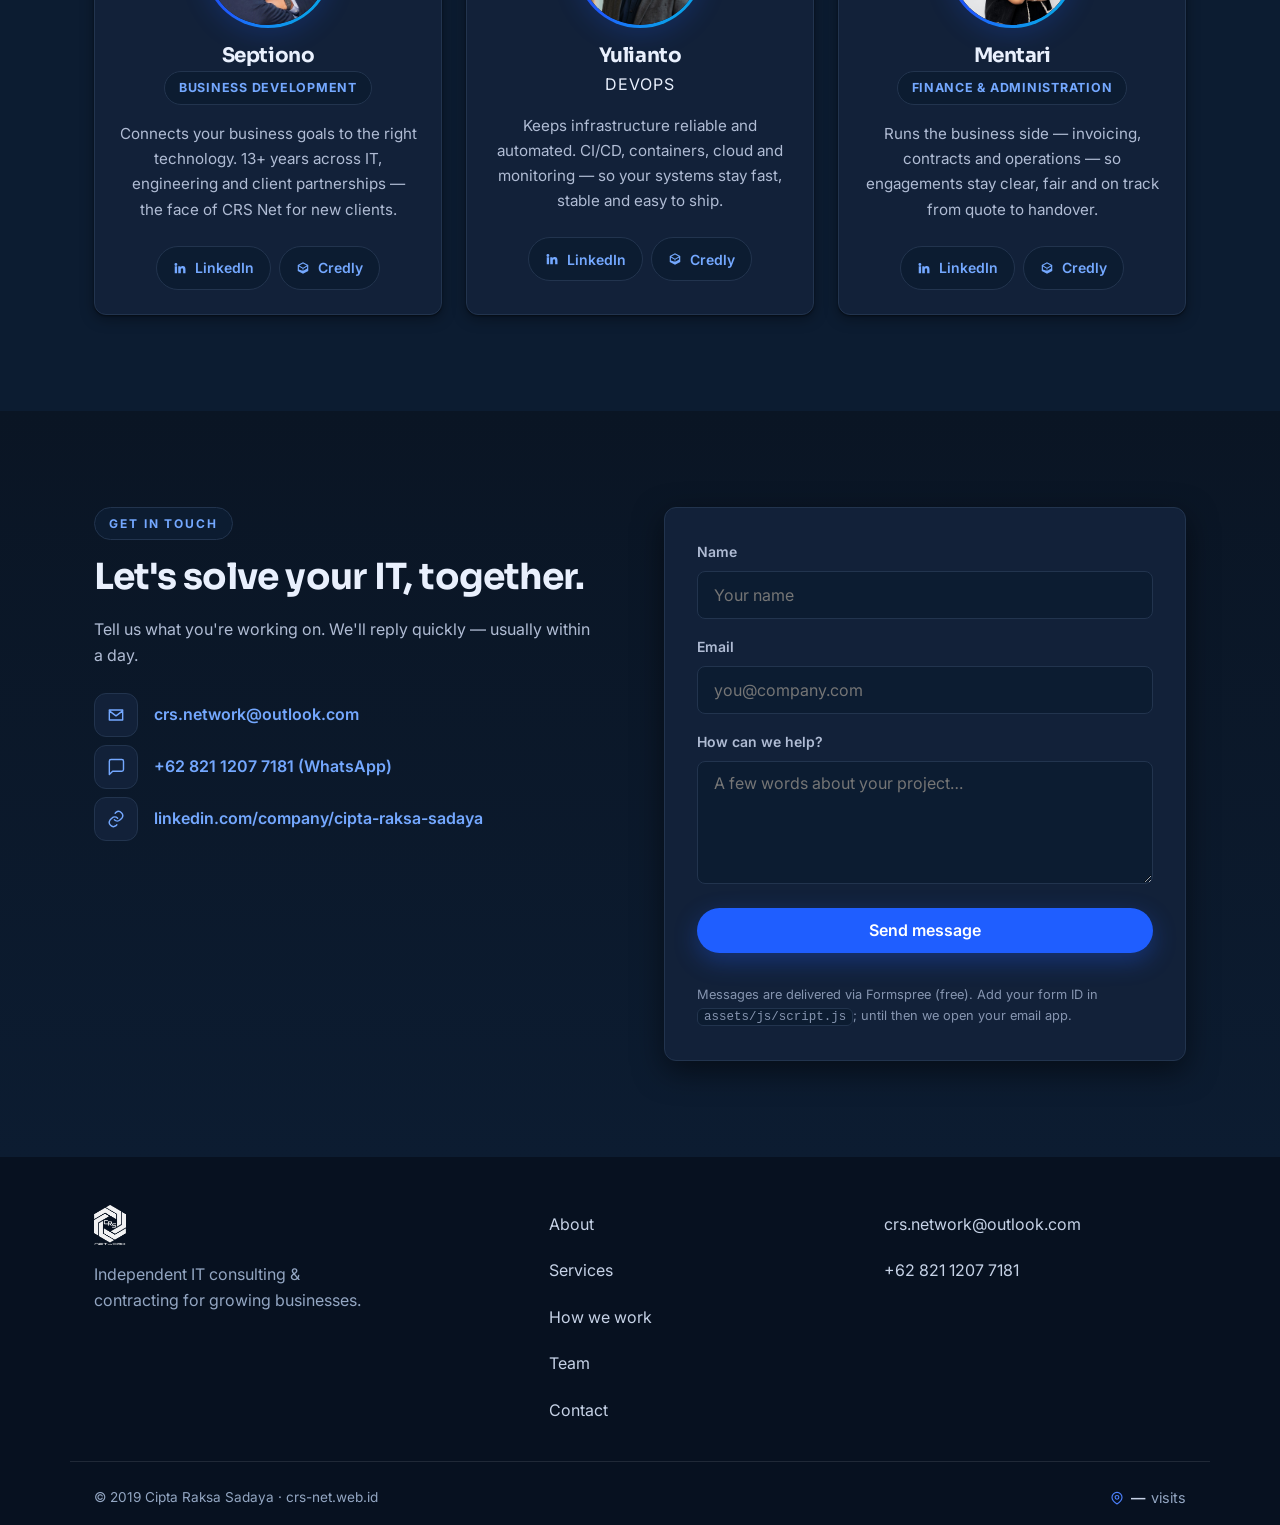
==== commit d7c092e9: "Prompt 3 (gpt-5.6-luna) + Hermes fix: full SEO cutover to web.crs-net.web.id — canonical, og:url, og" ====
--- a/index.html
+++ b/index.html
@@ -10,19 +10,19 @@
   <meta name="theme-color" media="(prefers-color-scheme: light)" content="#f5f8ff" />
 
   <!-- Canonical: avoid duplicate-content between apex and www (Rec 2) -->
-  <link rel="canonical" href="https://crs-net.web.id/" />
+  <link rel="canonical" href="https://web.crs-net.web.id/" />
 
   <!-- hreflang: tell Google about the language alternates (avoid duplicate-content) -->
-  <link rel="alternate" hreflang="en" href="https://crs-net.web.id/" />
-  <link rel="alternate" hreflang="id" href="https://crs-net.web.id/id.html" />
-  <link rel="alternate" hreflang="x-default" href="https://crs-net.web.id/" />
+  <link rel="alternate" hreflang="en" href="https://web.crs-net.web.id/" />
+  <link rel="alternate" hreflang="id" href="https://web.crs-net.web.id/id.html" />
+  <link rel="alternate" hreflang="x-default" href="https://web.crs-net.web.id/" />
 
   <!-- Open Graph -->
   <meta property="og:title" content="CRS Net — IT Consultant &amp; IT Contractor" />
   <meta property="og:description" content="Modern IT consulting &amp; contracting: infrastructure, networks, cloud, security and digital transformation." />
   <meta property="og:type" content="website" />
-  <meta property="og:url" content="https://crs-net.web.id" />
-  <meta property="og:image" content="https://crs-net.web.id/assets/img/og-image.png" />
+  <meta property="og:url" content="https://web.crs-net.web.id/" />
+  <meta property="og:image" content="https://web.crs-net.web.id/assets/img/og-image.png" />
   <meta name="twitter:card" content="summary_large_image" />
   <meta name="twitter:title" content="CRS Net — IT Consultant &amp; IT Contractor" />
   <meta name="twitter:description" content="Independent IT consulting &amp; contracting: infrastructure, networks, cloud, security and digital transformation." />
@@ -57,9 +57,9 @@
     "@type": "ProfessionalService",
     "name": "CRS Net",
     "alternateName": "Cipta Raksa Sadaya",
-    "url": "https://crs-net.web.id",
-    "logo": "https://crs-net.web.id/assets/img/CRS_logo.png",
-    "image": "https://crs-net.web.id/assets/img/CRS_logo.png",
+    "url": "https://web.crs-net.web.id/",
+    "logo": "https://web.crs-net.web.id/assets/img/CRS_logo.png",
+    "image": "https://web.crs-net.web.id/assets/img/CRS_logo.png",
     "description": "Independent IT consulting & contracting for SMEs: network & infrastructure, cloud & migration, security & compliance, systems integration, IT support and strategy.",
     "founder": {
       "@type": "Person",
@@ -131,6 +131,7 @@
   <!-- ===== Hero ===== -->
   <section class="hero">
     <div class="hero-bg" aria-hidden="true"></div>
+    <div class="hero-3d" aria-hidden="true"></div>
     <div class="container hero-inner">
       <div class="hero-copy">
         <span class="eyebrow">IT Consultant &amp; IT Contractor</span>
@@ -154,6 +155,7 @@
         </div>
       </div>
     </div>
+    <script type="module" src="/assets/js/3d-hero/main.js?v=20260907a"></script>
   </section>
 
   <!-- ===== About ===== -->
@@ -212,33 +214,33 @@
       <div class="grid grid-3">
         <article class="card">
           <div class="card-icon"><svg class="icon" aria-hidden="true"><use href="#i-chart"/></svg></div>
-          <h3>IT Consulting &amp; Planning</h3>
-          <p>Right-sized roadmaps, budgeting and vendor guidance — honest advice that keeps technology aligned with the business.</p>
+          <h3>Network &amp; Infrastructure</h3>
+          <p>LAN/WLAN design, routing &amp; switching, VPN, and reliable on-prem or hybrid setups that just work.</p>
         </article>
         <article class="card">
           <div class="card-icon"><svg class="icon" aria-hidden="true"><use href="#i-network"/></svg></div>
-          <h3>Network Infrastructure &amp; Mikrotik</h3>
-          <p>LAN/WLAN design, Mikrotik routing and switching, VPN and fail-over — networks that stay up when it matters.</p>
+          <h3>Cloud &amp; Migration</h3>
+          <p>Move workloads to the cloud safely — AWS, and modern platforms — with minimal downtime.</p>
         </article>
         <article class="card">
           <div class="card-icon"><svg class="icon" aria-hidden="true"><use href="#i-tools"/></svg></div>
-          <h3>IT Contracting &amp; Field Support</h3>
-          <p>On-site engineering and field support for projects and daily operations — from installations to troubleshooting.</p>
+          <h3>Security &amp; Compliance</h3>
+          <p>Hardening, endpoint protection, backups and clear policies to keep your data safe and auditable.</p>
         </article>
         <article class="card">
           <div class="card-icon"><svg class="icon" aria-hidden="true"><use href="#i-cloud"/></svg></div>
-          <h3>Cloud &amp; Virtualization</h3>
-          <p>Move workloads to the cloud safely — VPS, virtualization and modern platforms — with minimal downtime.</p>
+          <h3>Systems Integration</h3>
+          <p>Connect ERP, AVL, CCTV and building systems into one manageable, well-documented environment.</p>
         </article>
         <article class="card">
           <div class="card-icon"><svg class="icon" aria-hidden="true"><use href="#i-shield"/></svg></div>
-          <h3>Security &amp; Backup</h3>
-          <p>Hardening, endpoint protection, firewalling and verified backups that keep your data safe and recoverable.</p>
+          <h3>IT Support &amp; Helpdesk</h3>
+          <p>Responsive support for your team and users, with SLAs for the things that can't wait.</p>
         </article>
         <article class="card">
           <div class="card-icon"><svg class="icon" aria-hidden="true"><use href="#i-support"/></svg></div>
-          <h3>Managed Services &amp; Maintenance</h3>
-          <p>Ongoing monitoring, maintenance and helpdesk with SLAs — so someone always has your back.</p>
+          <h3>Strategy &amp; Advisory</h3>
+          <p>Right-sized roadmaps, budgeting and vendor guidance so technology supports your business.</p>
         </article>
       </div>
     </div>
@@ -261,7 +263,7 @@
   </section>
 
   <!-- ===== Meet Our Team ===== -->
-  <section class="section" id="team">
+  <section class="section section-alt" id="team">
     <div class="container">
       <div class="section-head">
         <span class="eyebrow">The people behind CRS Net</span>
@@ -292,9 +294,11 @@
 
         <!-- Yulianto -->
         <article class="team-card">
-          <div class="team-monogram" aria-hidden="true">Y</div>
+          <div class="team-photo">
+            <img src="/assets/img/yulianto.png?v=20260826" alt="Yulianto — DevOps" loading="lazy" />
+          </div>
           <h3 class="team-name">Yulianto</h3>
-          <p class="team-role badge badge-soft">DevOps</p>
+          <p class="team-role">DevOps</p>
           <p class="team-bio">Keeps infrastructure reliable and automated. CI/CD, containers, cloud and monitoring — so your systems stay fast, stable and easy to ship.</p>
           <div class="team-links">
             <a href="https://www.linkedin.com/in/yulianto-yulianto-54a90a1ba/" target="_blank" rel="noopener" aria-label="Yulianto on LinkedIn">
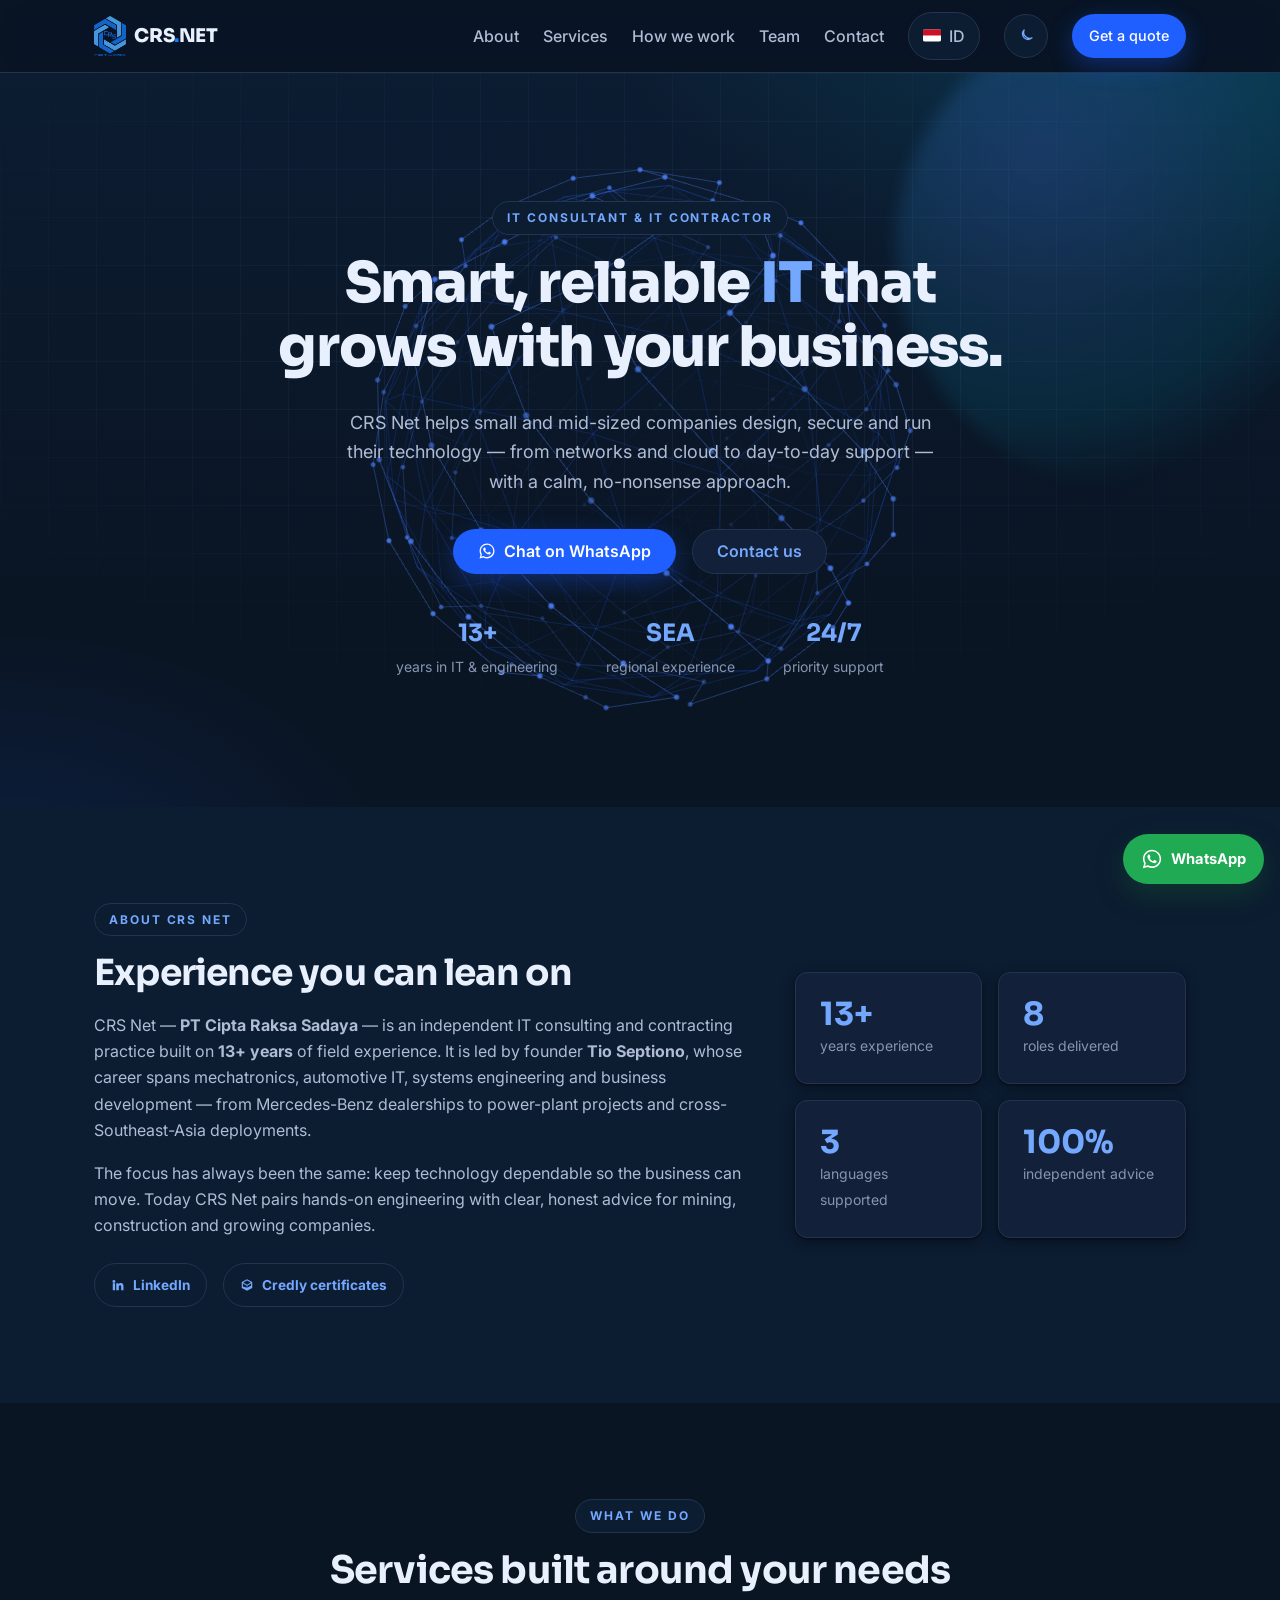
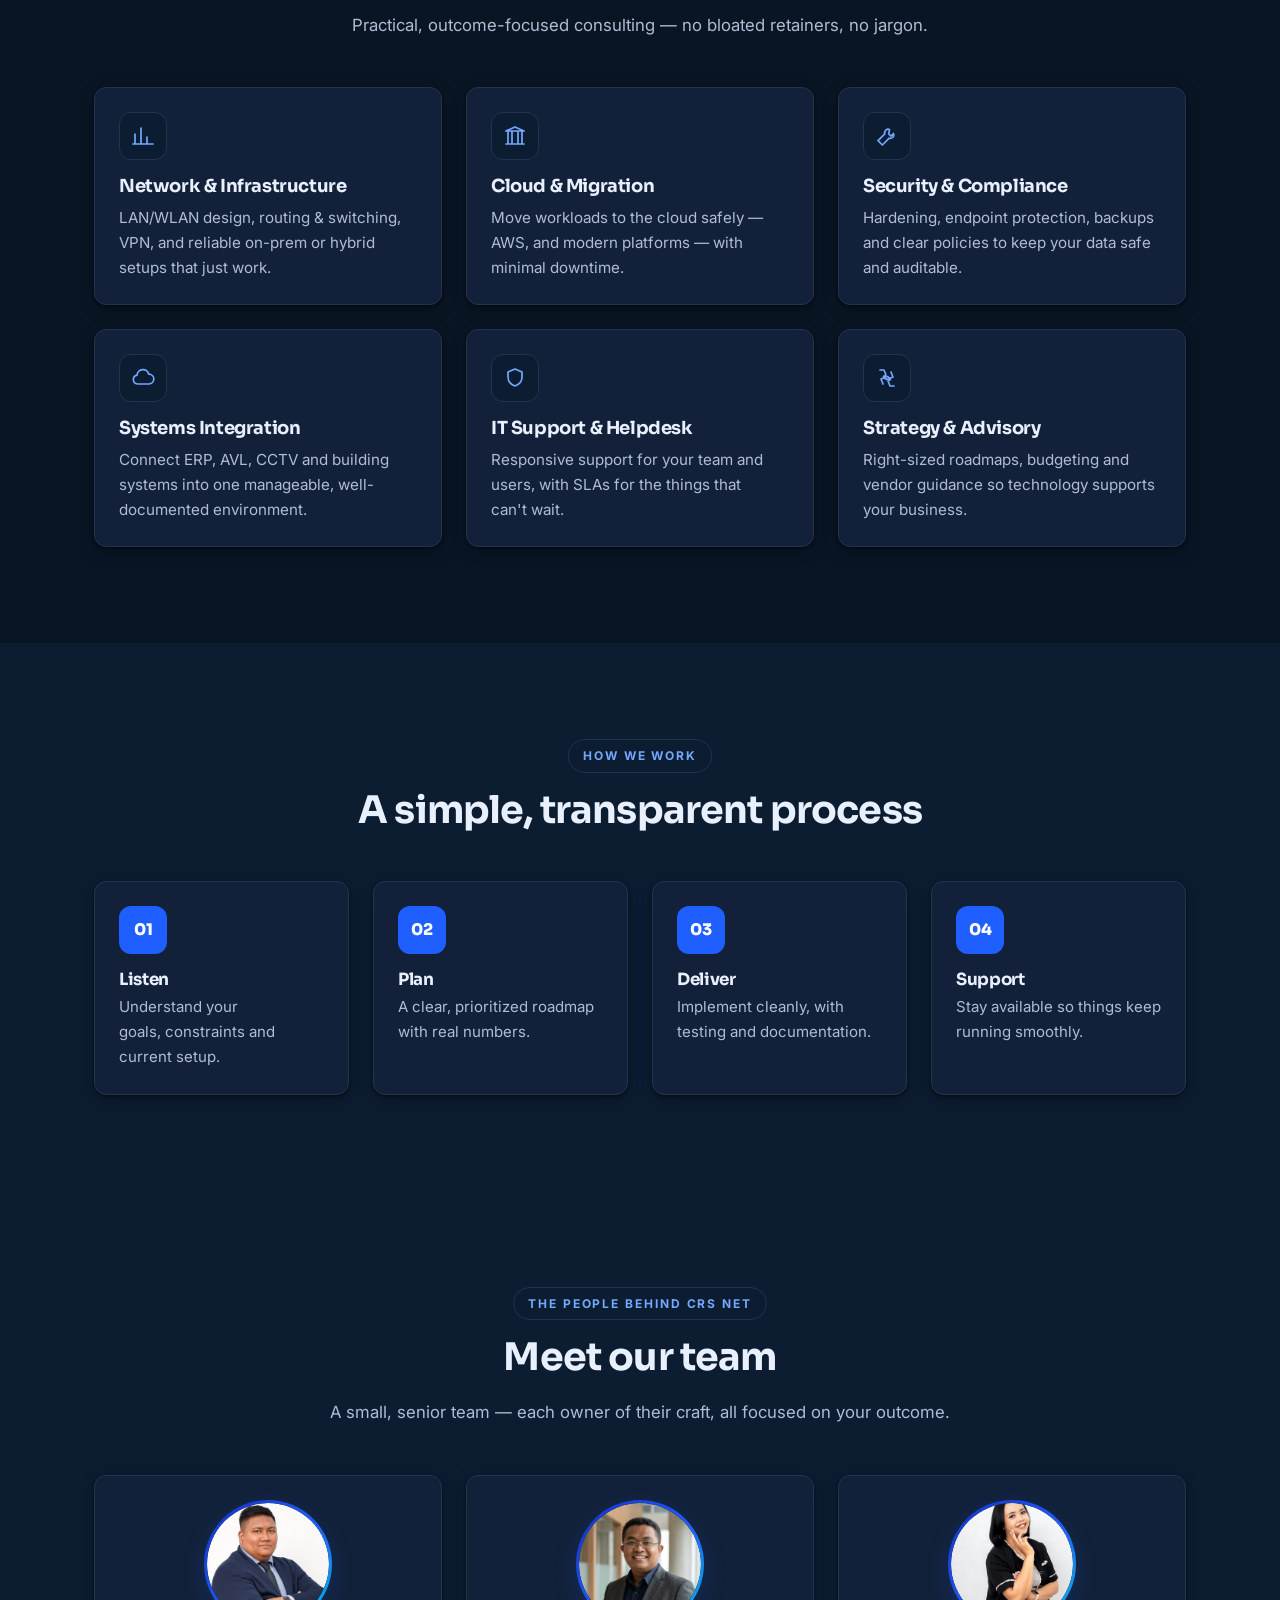
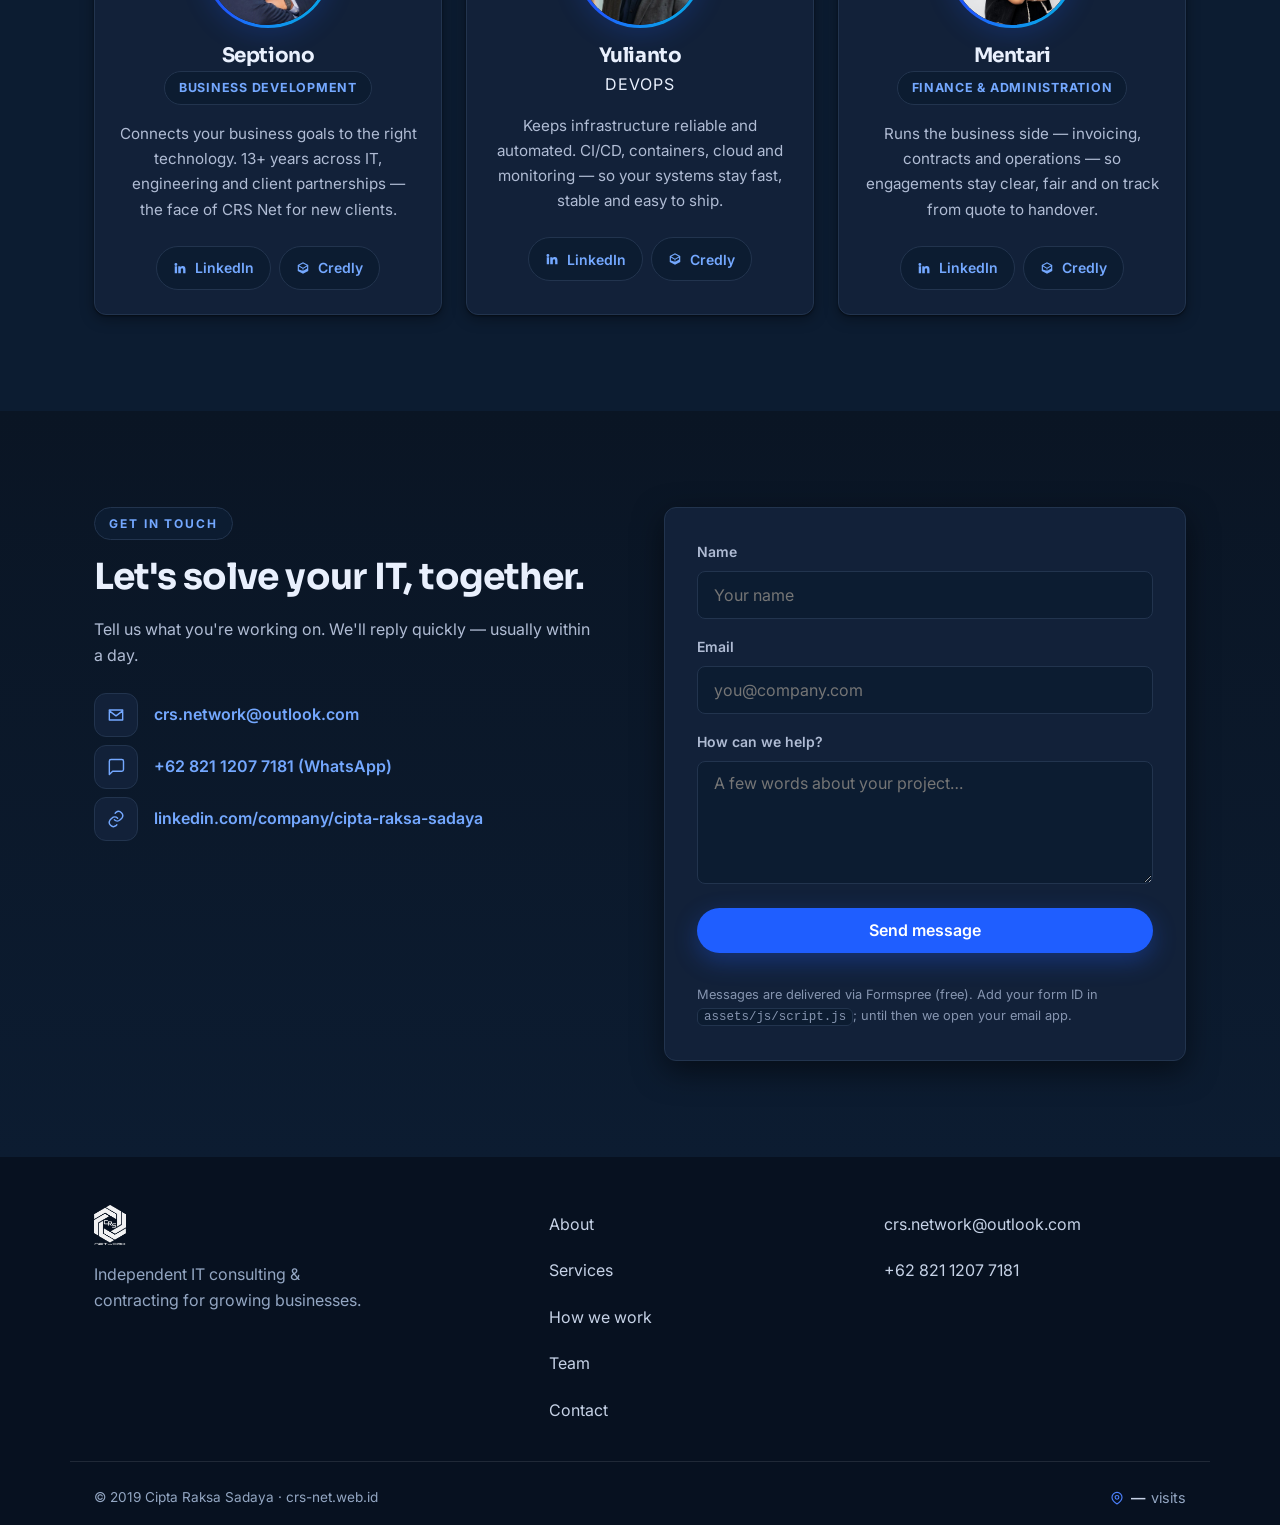
==== commit fb416c76: "Perf round: minified three.js vendor (-64% JS payload), yulianto.png->webp (475KB->24KB), CDP perf p" ====
--- a/index.html
+++ b/index.html
@@ -295,7 +295,7 @@
         <!-- Yulianto -->
         <article class="team-card">
           <div class="team-photo">
-            <img src="/assets/img/yulianto.png?v=20260826" alt="Yulianto — DevOps" loading="lazy" />
+            <img src="/assets/img/yulianto.webp?v=20260907b" alt="Yulianto — DevOps" loading="lazy" />
           </div>
           <h3 class="team-name">Yulianto</h3>
           <p class="team-role">DevOps</p>
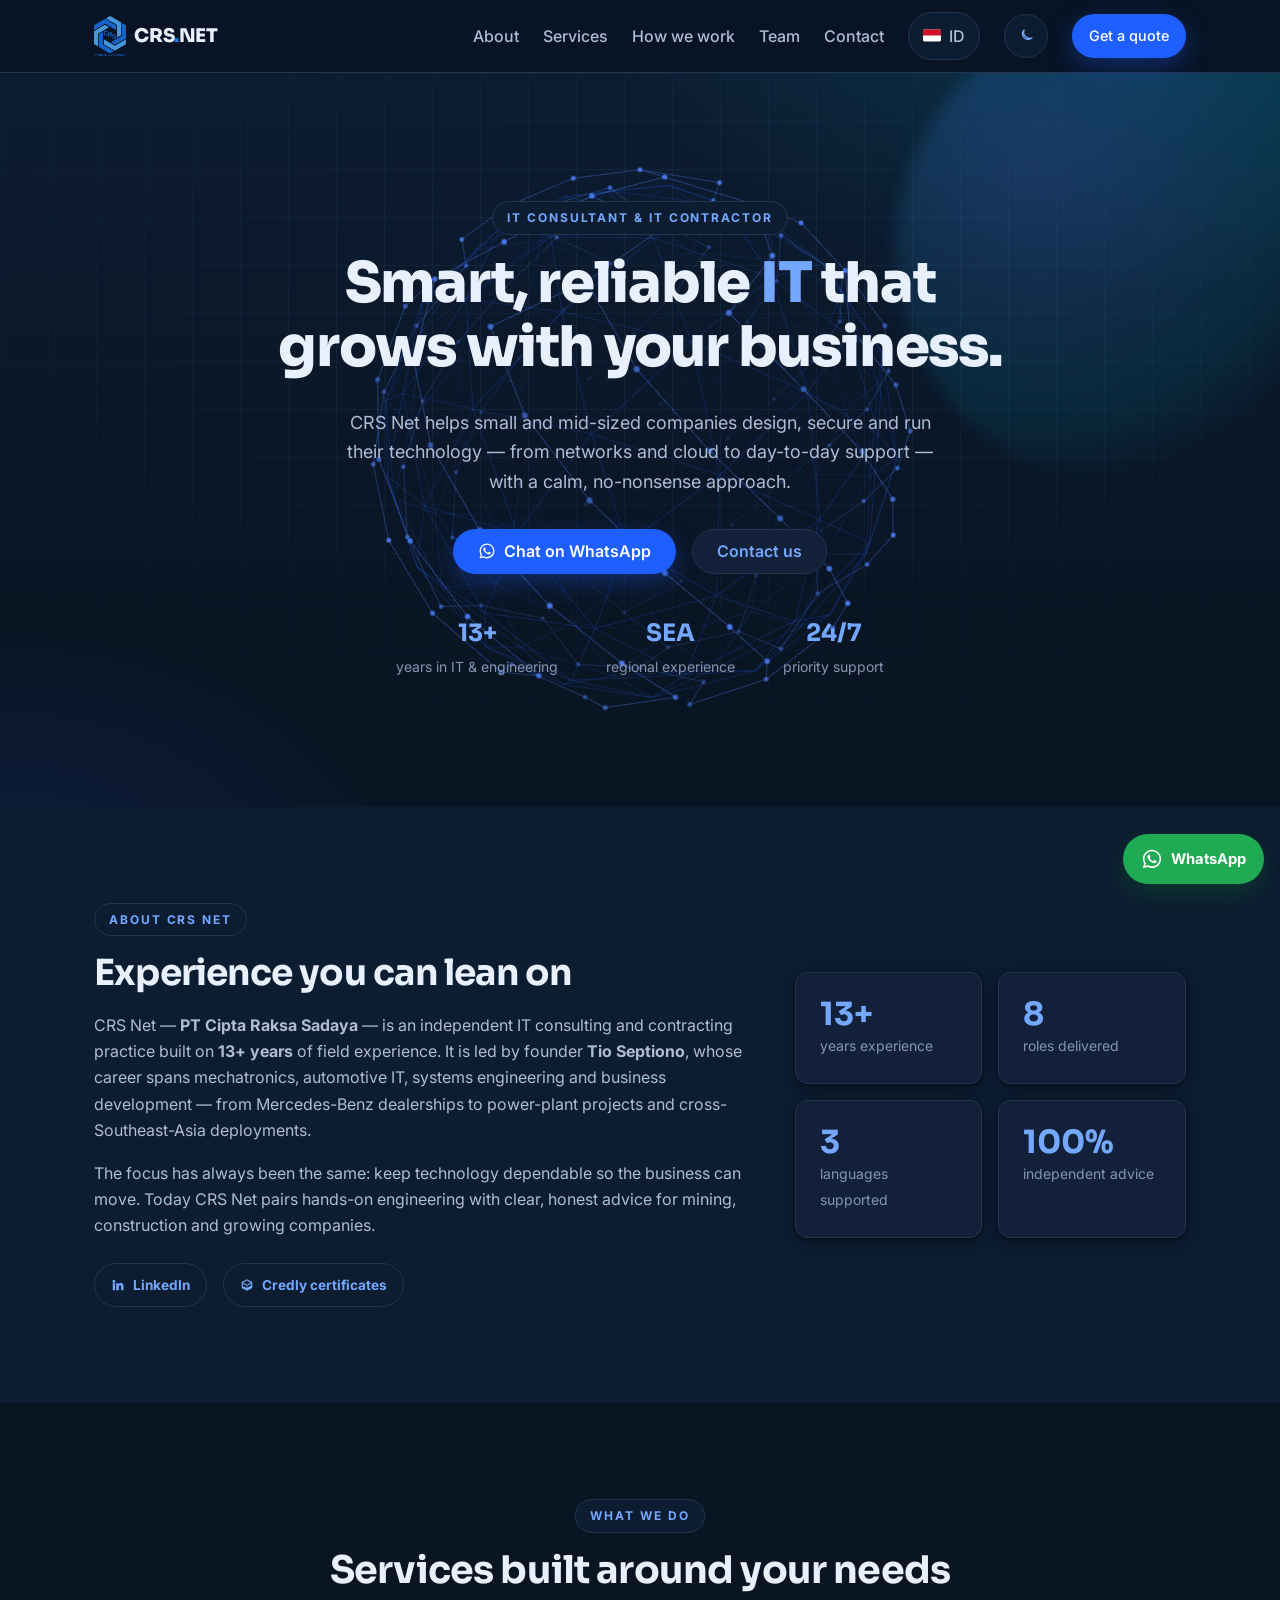
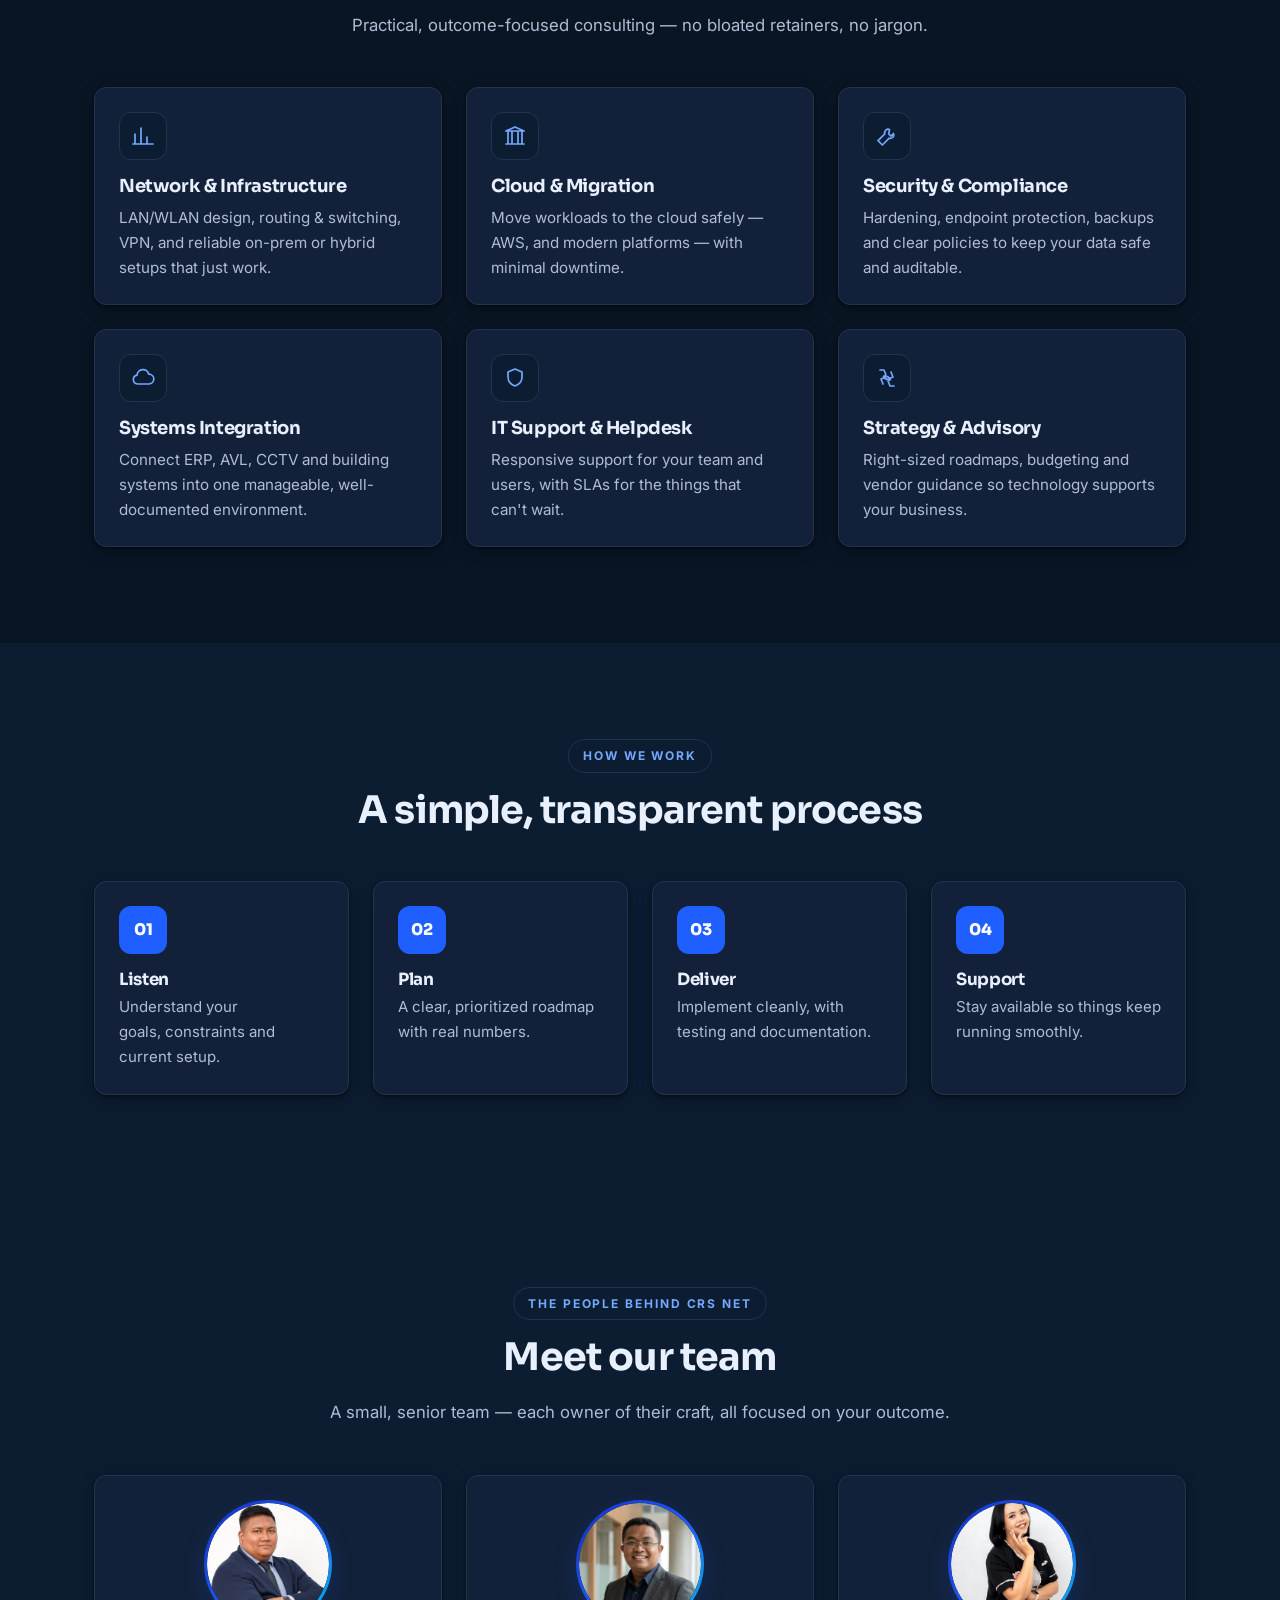
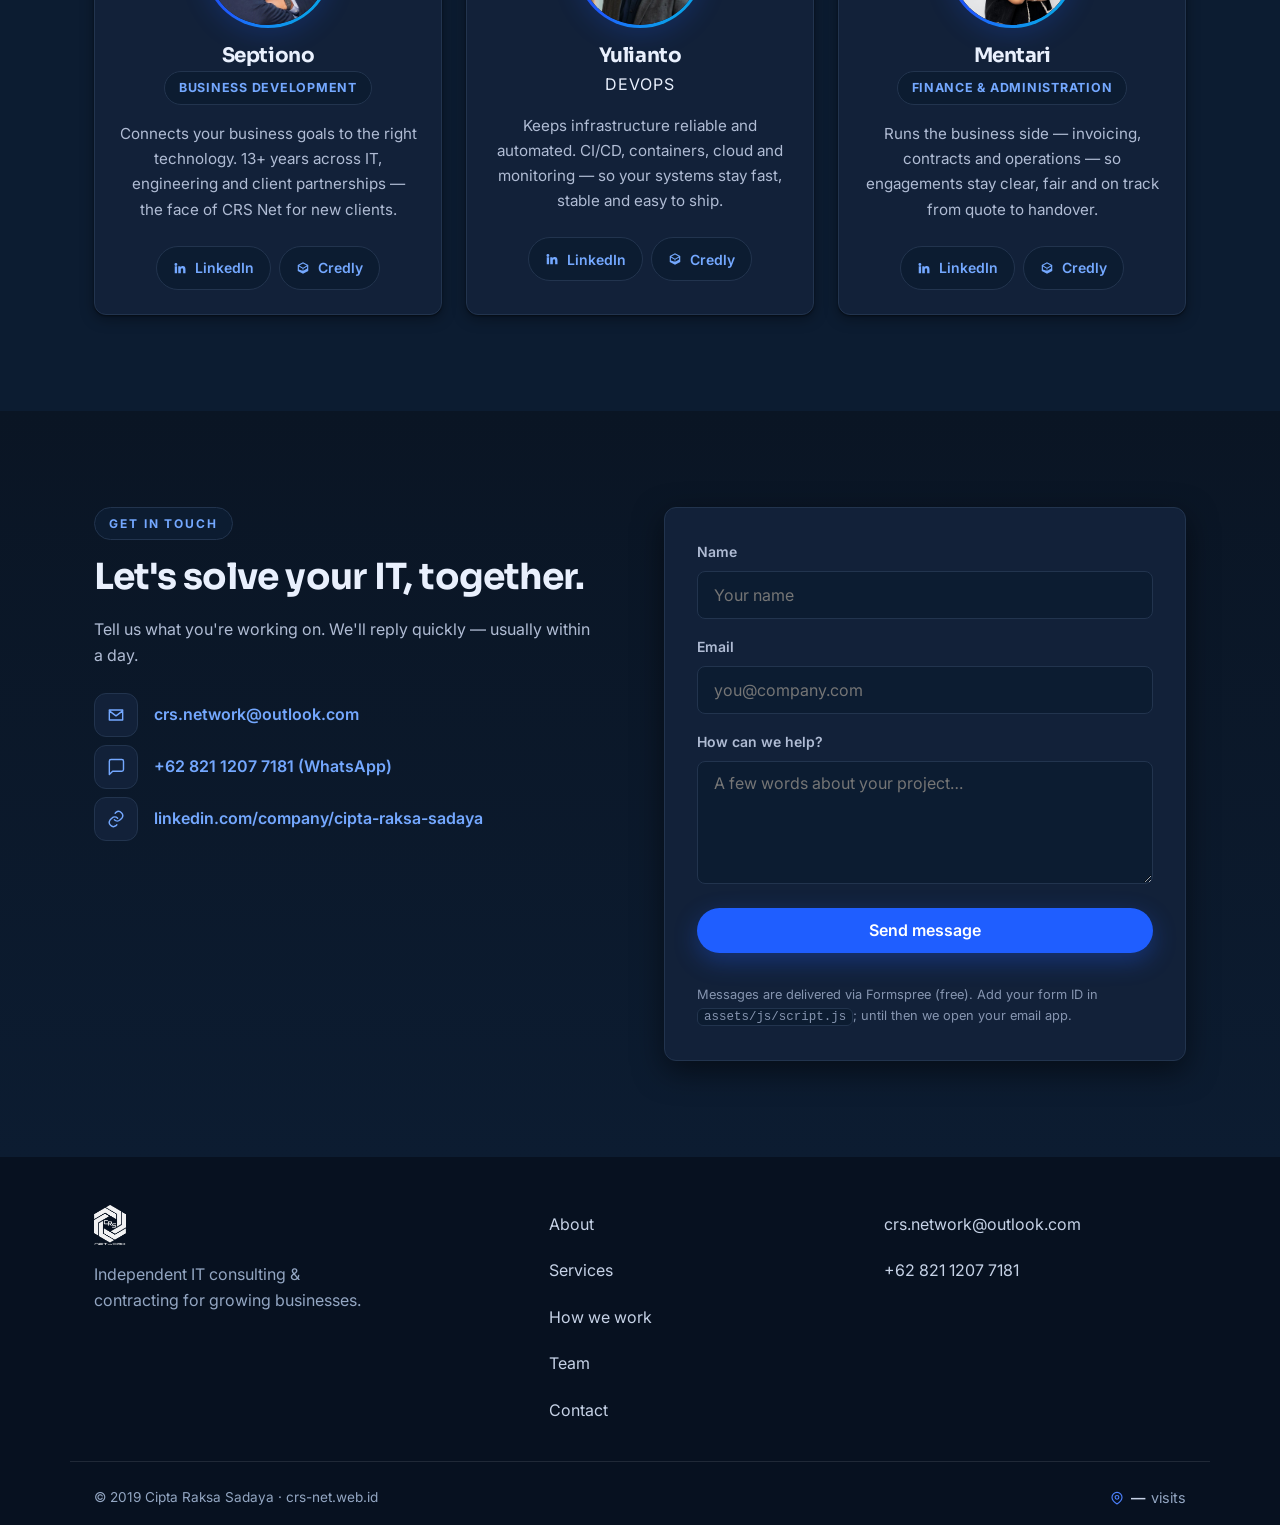
==== commit 67872012: "Cache-bust main.js to v20260907b so edge picks up minified vendor import" ====
--- a/index.html
+++ b/index.html
@@ -155,7 +155,7 @@
         </div>
       </div>
     </div>
-    <script type="module" src="/assets/js/3d-hero/main.js?v=20260907a"></script>
+    <script type="module" src="/assets/js/3d-hero/main.js?v=20260907b"></script>
   </section>
 
   <!-- ===== About ===== -->
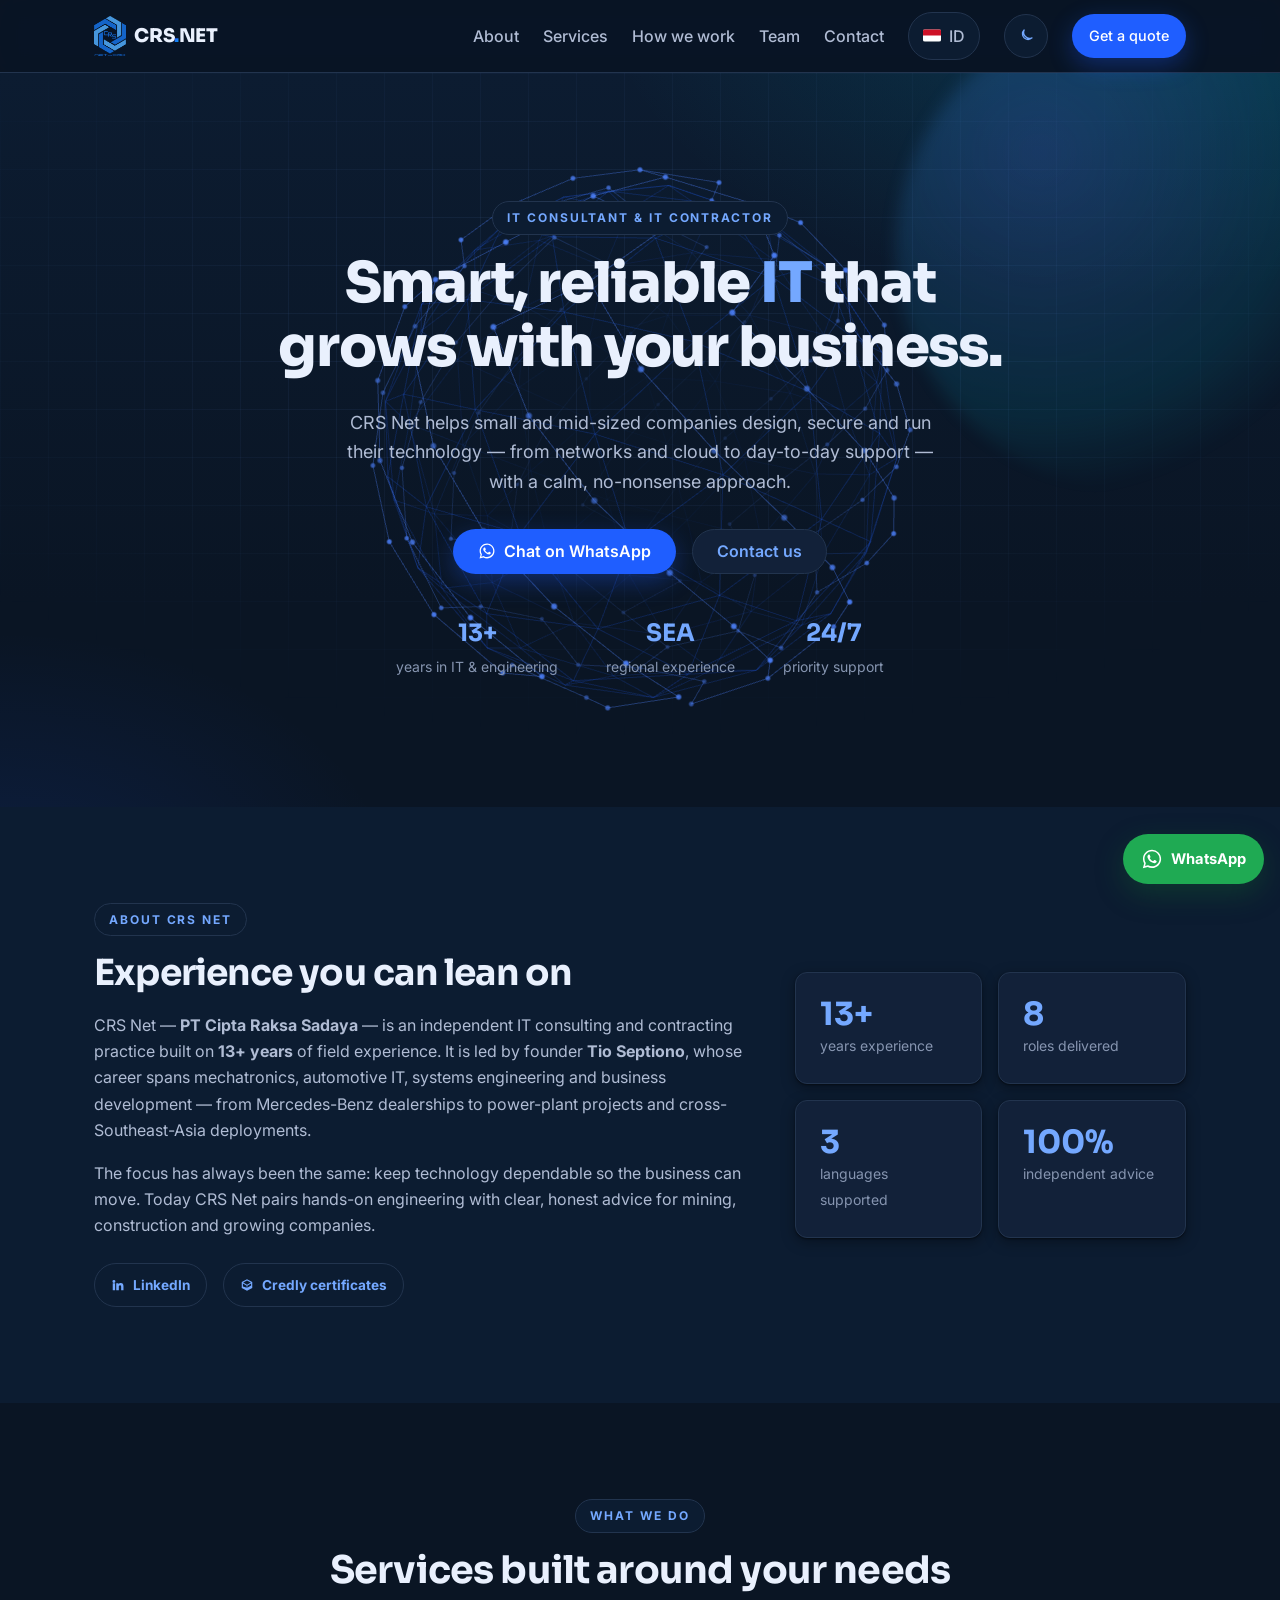
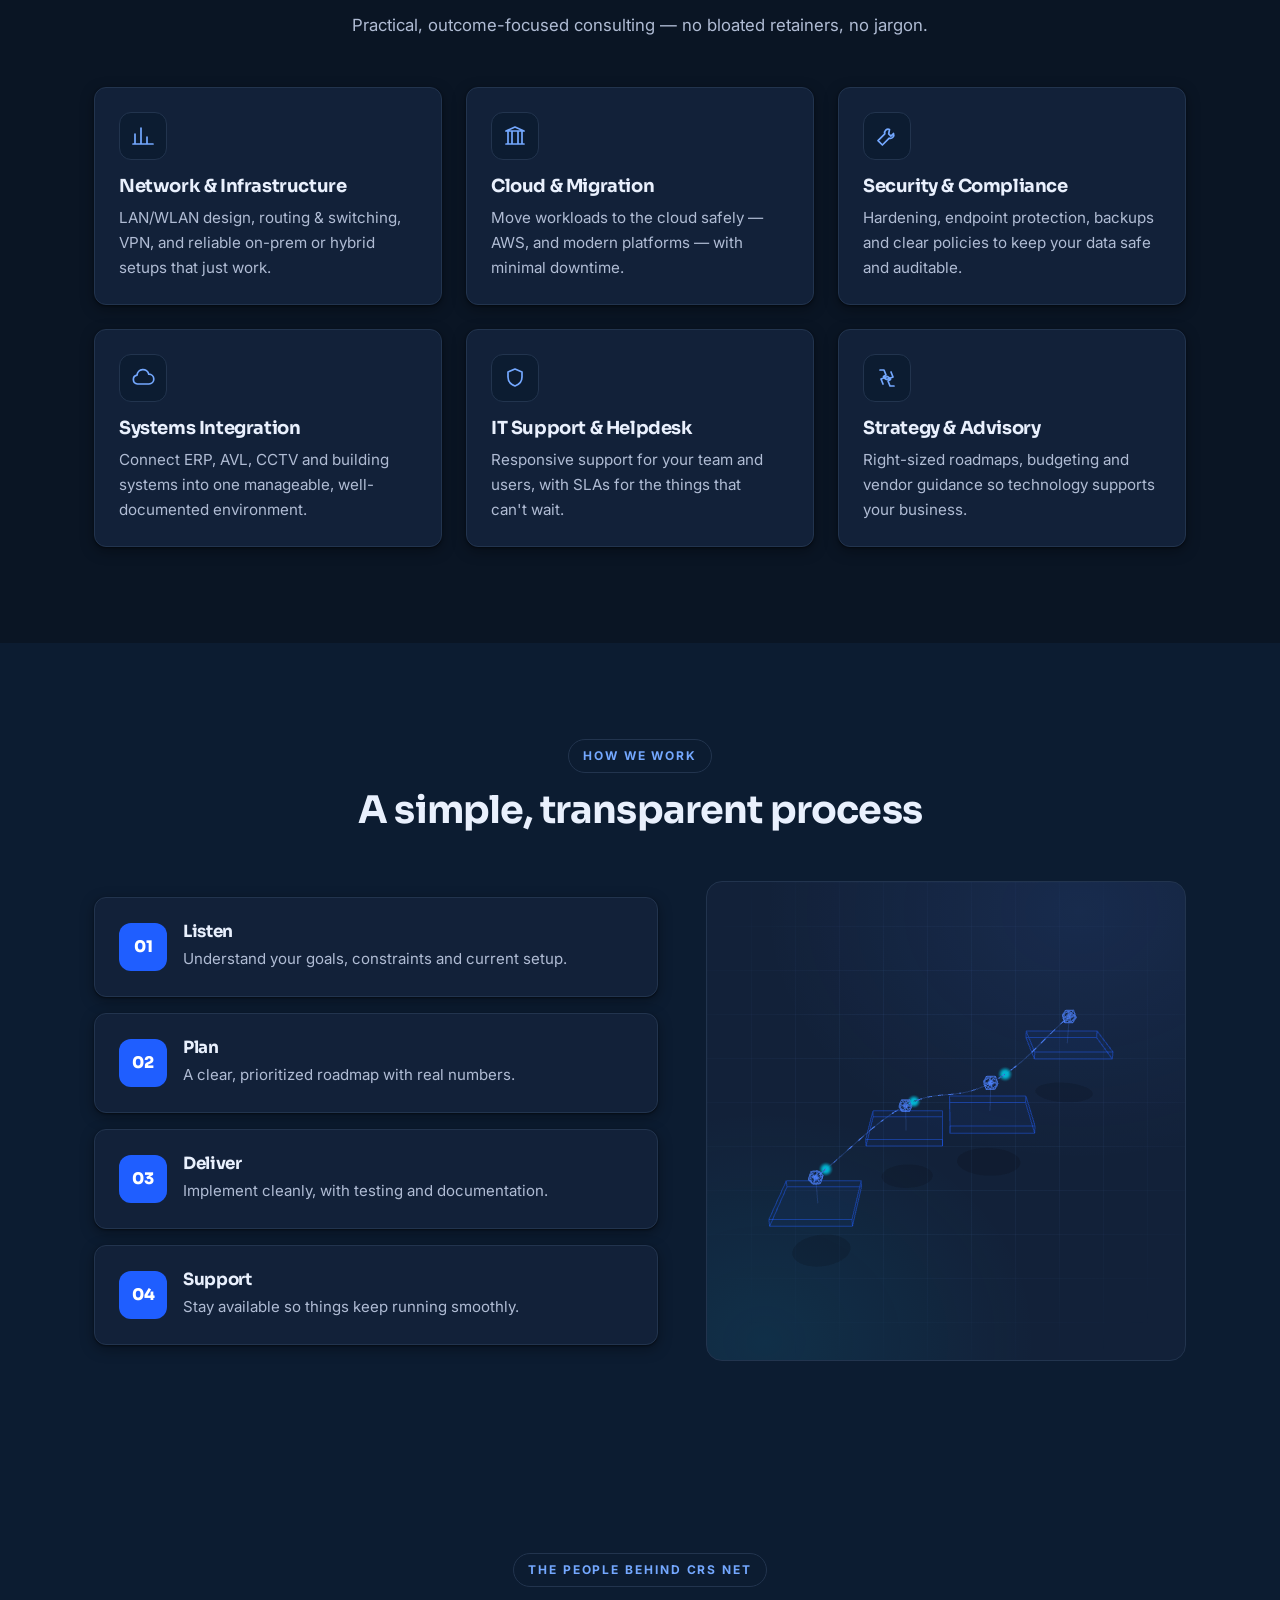
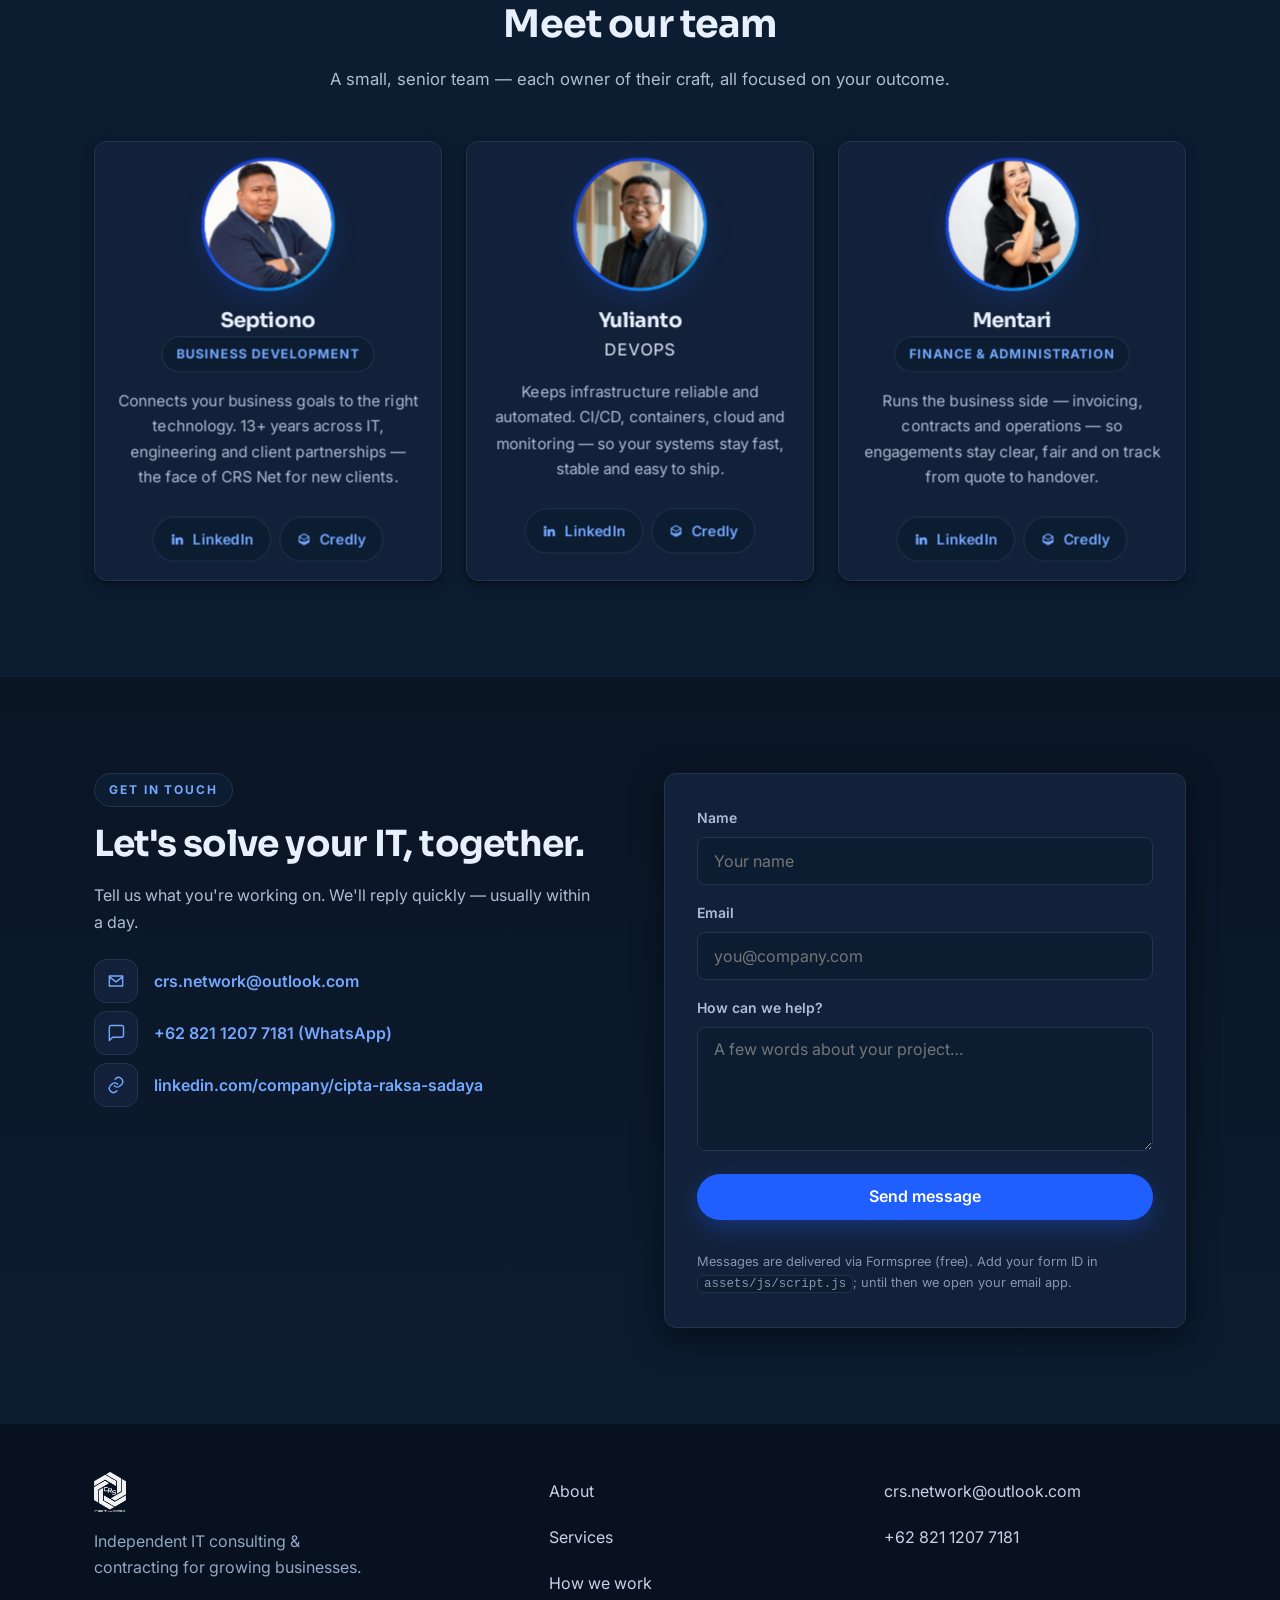
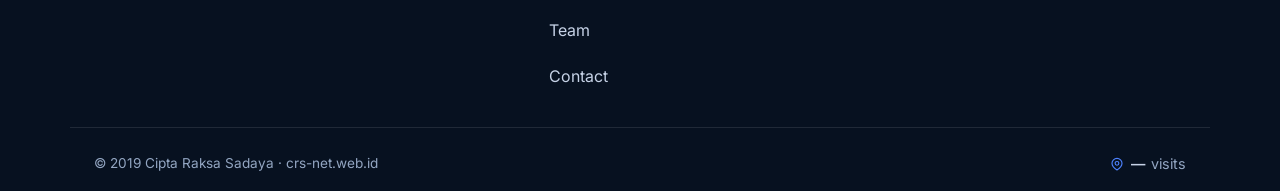
==== commit cfca3d69: "Prompt 4 (glm-5.3): 3D How-We-Work mini-scene (second WebGL context, IO-paused, mobile zig-zag) + CS" ====
--- a/index.html
+++ b/index.html
@@ -34,7 +34,7 @@
   <link rel="preconnect" href="https://fonts.googleapis.com" />
   <link rel="preconnect" href="https://fonts.gstatic.com" crossorigin />
   <link href="https://fonts.googleapis.com/css2?family=Inter:wght@400;500;600;700;800&family=Sora:wght@600;700;800&display=swap" rel="stylesheet" />
-  <link rel="stylesheet" href="/assets/css/design-system.css?v=20260907a" />
+  <link rel="stylesheet" href="/assets/css/design-system.css?v=20260907c" />
 
   <!-- ===== Google Search Console: verify ownership ===== -->
   <!-- Option A (recommended): paste the meta tag GSC gives you, OR -->
@@ -253,13 +253,17 @@
         <span class="eyebrow">How we work</span>
         <h2>A simple, transparent process</h2>
       </div>
-      <div class="grid grid-4">
-        <div class="step"><span class="step-n">01</span><h3>Listen</h3><p>Understand your goals, constraints and current setup.</p></div>
-        <div class="step"><span class="step-n">02</span><h3>Plan</h3><p>A clear, prioritized roadmap with real numbers.</p></div>
-        <div class="step"><span class="step-n">03</span><h3>Deliver</h3><p>Implement cleanly, with testing and documentation.</p></div>
-        <div class="step"><span class="step-n">04</span><h3>Support</h3><p>Stay available so things keep running smoothly.</p></div>
-      </div>
-    </div>
+      <div class="approach-inner">
+        <div class="approach-steps">
+          <div class="step"><span class="step-n">01</span><h3>Listen</h3><p>Understand your goals, constraints and current setup.</p></div>
+          <div class="step"><span class="step-n">02</span><h3>Plan</h3><p>A clear, prioritized roadmap with real numbers.</p></div>
+          <div class="step"><span class="step-n">03</span><h3>Deliver</h3><p>Implement cleanly, with testing and documentation.</p></div>
+          <div class="step"><span class="step-n">04</span><h3>Support</h3><p>Stay available so things keep running smoothly.</p></div>
+        </div>
+        <div class="approach-3d" aria-hidden="true"></div>
+      </div>
+    </div>
+    <script type="module" src="/assets/js/3d-approach/main.js?v=20260907c"></script>
   </section>
 
   <!-- ===== Meet Our Team ===== -->
@@ -333,6 +337,7 @@
         </article>
       </div>
     </div>
+    <script type="module" src="/assets/js/3d-team/main.js?v=20260907c"></script>
   </section>
 
   <!-- ===== Contact / CTA ===== -->
--- a/assets/css/design-system.css
+++ b/assets/css/design-system.css
@@ -389,16 +389,107 @@
 .step h3 { font-size: 1.05rem; margin-bottom: 6px; }
 .step p { color: var(--slate); font-size: .94rem; margin: 0; }
 
-/* ---------- Team ---------- */
+/* 3D visual panel (assets/js/3d-approach/main.js mounts the canvas here).
+   Reserved-space box (aspect-ratio) so nothing shifts after paint: CLS 0.
+   The gradient + blueprint grid is the always-on no-WebGL fallback. */
+.approach-inner { display: grid; gap: var(--space-3); }
+.approach-steps { display: grid; grid-template-columns: 1fr; gap: var(--space-2); }
+.approach-3d {
+  position: relative;
+  aspect-ratio: 4 / 3;
+  border: 1px solid var(--line);
+  border-radius: var(--radius-lg);
+  overflow: hidden;
+  pointer-events: none;
+  background:
+    radial-gradient(120% 95% at 78% 6%, rgba(77,130,255,.10), transparent 55%),
+    radial-gradient(95% 80% at 12% 96%, rgba(0,194,224,.09), transparent 60%),
+    var(--surface);
+}
+.approach-3d::before {
+  content: ""; position: absolute; inset: 0;
+  background-image:
+    linear-gradient(rgba(31,94,255,.05) 1px, transparent 1px),
+    linear-gradient(90deg, rgba(31,94,255,.05) 1px, transparent 1px);
+  background-size: 44px 44px;
+  mask-image: radial-gradient(ellipse 85% 80% at 50% 45%, #000 30%, transparent 78%);
+  -webkit-mask-image: radial-gradient(ellipse 85% 80% at 50% 45%, #000 30%, transparent 78%);
+}
+html[data-theme="dark"] .approach-3d::before {
+  background-image:
+    linear-gradient(rgba(116,168,255,.06) 1px, transparent 1px),
+    linear-gradient(90deg, rgba(116,168,255,.06) 1px, transparent 1px);
+}
+.approach-3d canvas {
+  position: absolute; inset: 0;
+  width: 100%; height: 100%; display: block;
+}
+@media (min-width: 721px) {
+  .approach-steps { grid-template-columns: 1fr 1fr; }
+  .approach-3d { aspect-ratio: 16 / 10; }
+}
+@media (min-width: 921px) {
+  /* Step list beside the 3D visual: numbered rows on the left, scene right. */
+  .approach-inner {
+    grid-template-columns: 1.08fr .92fr;
+    gap: var(--space-6);
+    align-items: center;
+  }
+  .approach-steps { grid-template-columns: 1fr; }
+  .approach-steps .step {
+    display: grid;
+    grid-template-columns: 48px 1fr;
+    column-gap: var(--space-2);
+    align-items: center;
+  }
+  .approach-steps .step-n { margin-bottom: 0; grid-row: 1 / span 2; }
+  .approach-3d { aspect-ratio: 1 / 1; max-height: 540px; }
+}
+
+/* ---------- Team (interactive 3D tilt cards) ----------
+   Fine-pointer enhancement driven by assets/js/3d-team/main.js:
+   --rx/--ry tilt the card, --shx/--shy drift a cast shadow opposite the
+   tilt. Depth layers are translateZ inside transform-style: preserve-3d.
+   All motion is transform/opacity only — layout is never animated, so
+   CLS stays 0. Tilt is disabled on touch/coarse pointers and for
+   prefers-reduced-motion (see guards at the bottom of this sheet). */
 .team-grid { margin-top: var(--space-1); }
 .team-card {
+  --rx: 0deg; --ry: 0deg; --shx: 0px; --shy: 0px;
+  --tilt-shadow: rgba(11,21,38,.32);
+  position: relative;
+  transform: perspective(1100px) rotateX(var(--rx)) rotateY(var(--ry));
+  transform-style: preserve-3d;
   background: var(--surface); border: 1px solid var(--line);
   border-radius: var(--radius); padding: var(--space-3);
   text-align: center; box-shadow: var(--shadow-sm);
-  transition: transform .2s var(--ease), box-shadow .25s var(--ease),
+  transition: transform .5s var(--ease), box-shadow .3s var(--ease),
               border-color .25s, background-color .35s var(--ease);
 }
-.team-card:hover { transform: translateY(-4px); border-color: var(--brand-line); box-shadow: var(--shadow-md); }
+/* Re-declares the full transform so the older styles.css hover lift
+   (id.html) can never fight the tilt matrix. */
+.team-card:hover {
+  transform: perspective(1100px) rotateX(var(--rx)) rotateY(var(--ry));
+  border-color: var(--brand-line); box-shadow: var(--shadow-md);
+}
+.team-card.is-tilting {
+  transition-duration: .08s, .3s, .25s, .35s;
+  will-change: transform;
+}
+/* Cast shadow on a plane behind the card (negative Z in the preserve-3d
+   context): transform-only movement, faded in while tilting. */
+.team-card::after {
+  content: ""; position: absolute;
+  left: -7%; right: -7%; bottom: -16px; height: 44px;
+  border-radius: 50%;
+  background: radial-gradient(ellipse closest-side, var(--tilt-shadow), rgba(11,21,38,0));
+  transform: translate3d(var(--shx), var(--shy), -52px);
+  opacity: 0;
+  transition: opacity .35s var(--ease);
+  pointer-events: none;
+}
+.team-card.is-tilting::after { opacity: 1; }
+html[data-theme="dark"] .team-card { --tilt-shadow: rgba(0,0,0,.55); }
 .team-photo {
   width: 128px; height: 128px; margin: 0 auto var(--space-2);
   border-radius: 50%; overflow: hidden; border: 3px solid transparent;
@@ -406,6 +497,7 @@
     linear-gradient(var(--surface), var(--surface)) padding-box,
     var(--grad-brand) border-box;
   box-shadow: 0 8px 24px rgba(31,94,255,.18);
+  transform: translateZ(46px);
 }
 .team-photo img { width: 100%; height: 100%; object-fit: cover; border-radius: 50%; }
 .team-monogram {
@@ -415,11 +507,12 @@
   font-family: 'Sora', sans-serif; font-weight: 800; font-size: 2.5rem;
   color: var(--on-brand); background: var(--grad-brand);
   box-shadow: 0 8px 24px rgba(31,94,255,.18);
-}
-.team-name { font-size: 1.25rem; margin: 0 0 4px; }
-.team-role { margin: 0 0 var(--space-2); text-transform: uppercase; letter-spacing: .06em; }
-.team-bio { color: var(--slate); font-size: .95rem; margin: 0 0 var(--space-3); }
-.team-links { display: flex; gap: var(--space-1); justify-content: center; }
+  transform: translateZ(46px);
+}
+.team-name { font-size: 1.25rem; margin: 0 0 4px; transform: translateZ(18px); }
+.team-role { margin: 0 0 var(--space-2); text-transform: uppercase; letter-spacing: .06em; transform: translateZ(26px); }
+.team-bio { color: var(--slate); font-size: .95rem; margin: 0 0 var(--space-3); transform: translateZ(12px); }
+.team-links { display: flex; gap: var(--space-1); justify-content: center; transform: translateZ(32px); }
 .team-links a {
   display: inline-flex; align-items: center; justify-content: center; gap: var(--space-1);
   min-height: var(--tap); padding: var(--space-1) var(--space-2);
@@ -590,4 +683,7 @@
   * { scroll-behavior: auto !important; }
   .reveal { opacity: 1 !important; transform: none !important; transition: none !important; }
   .btn:hover, .card:hover, .team-card:hover, .step:hover, .wa-fab:hover { transform: none; }
-}
+  /* Team tilt: no transition, no cast-shadow fx (JS never attaches either). */
+  .team-card, .team-card.is-tilting { transition: none; }
+  .team-card::after { display: none; }
+}
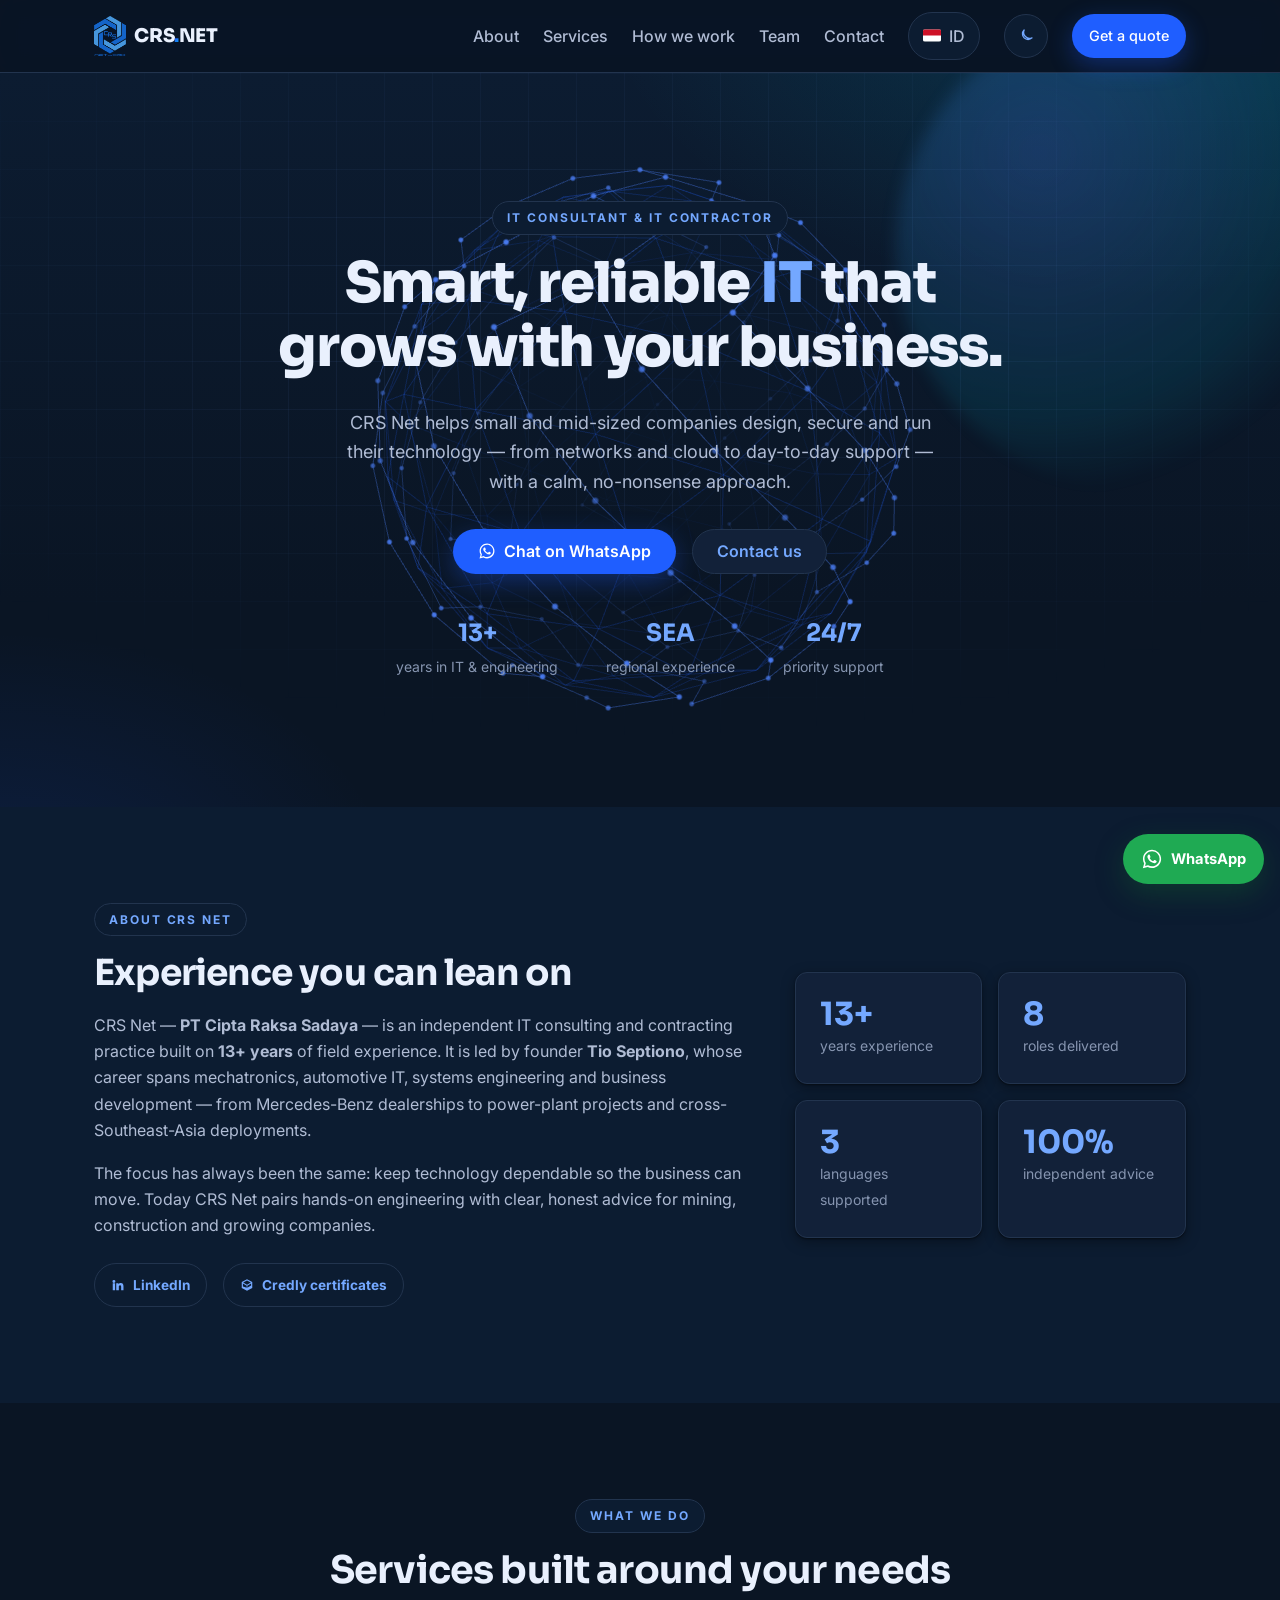
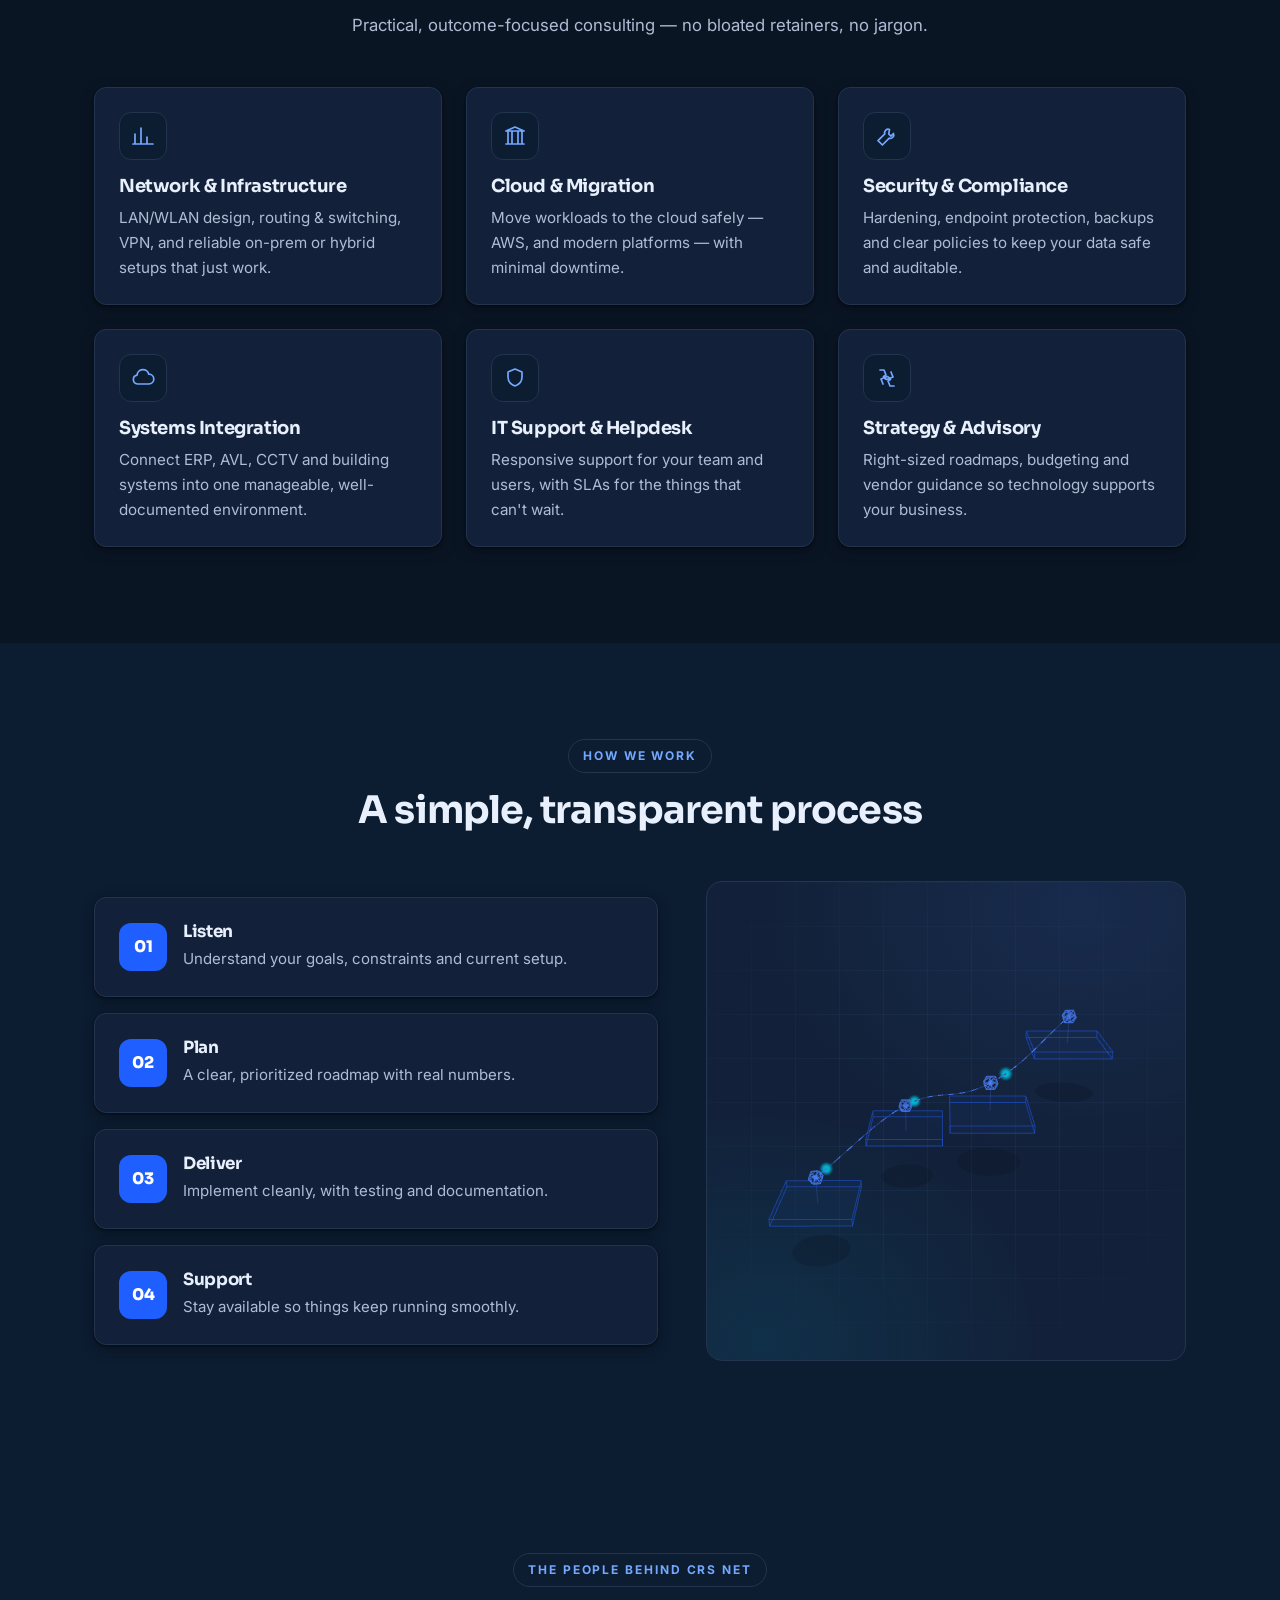
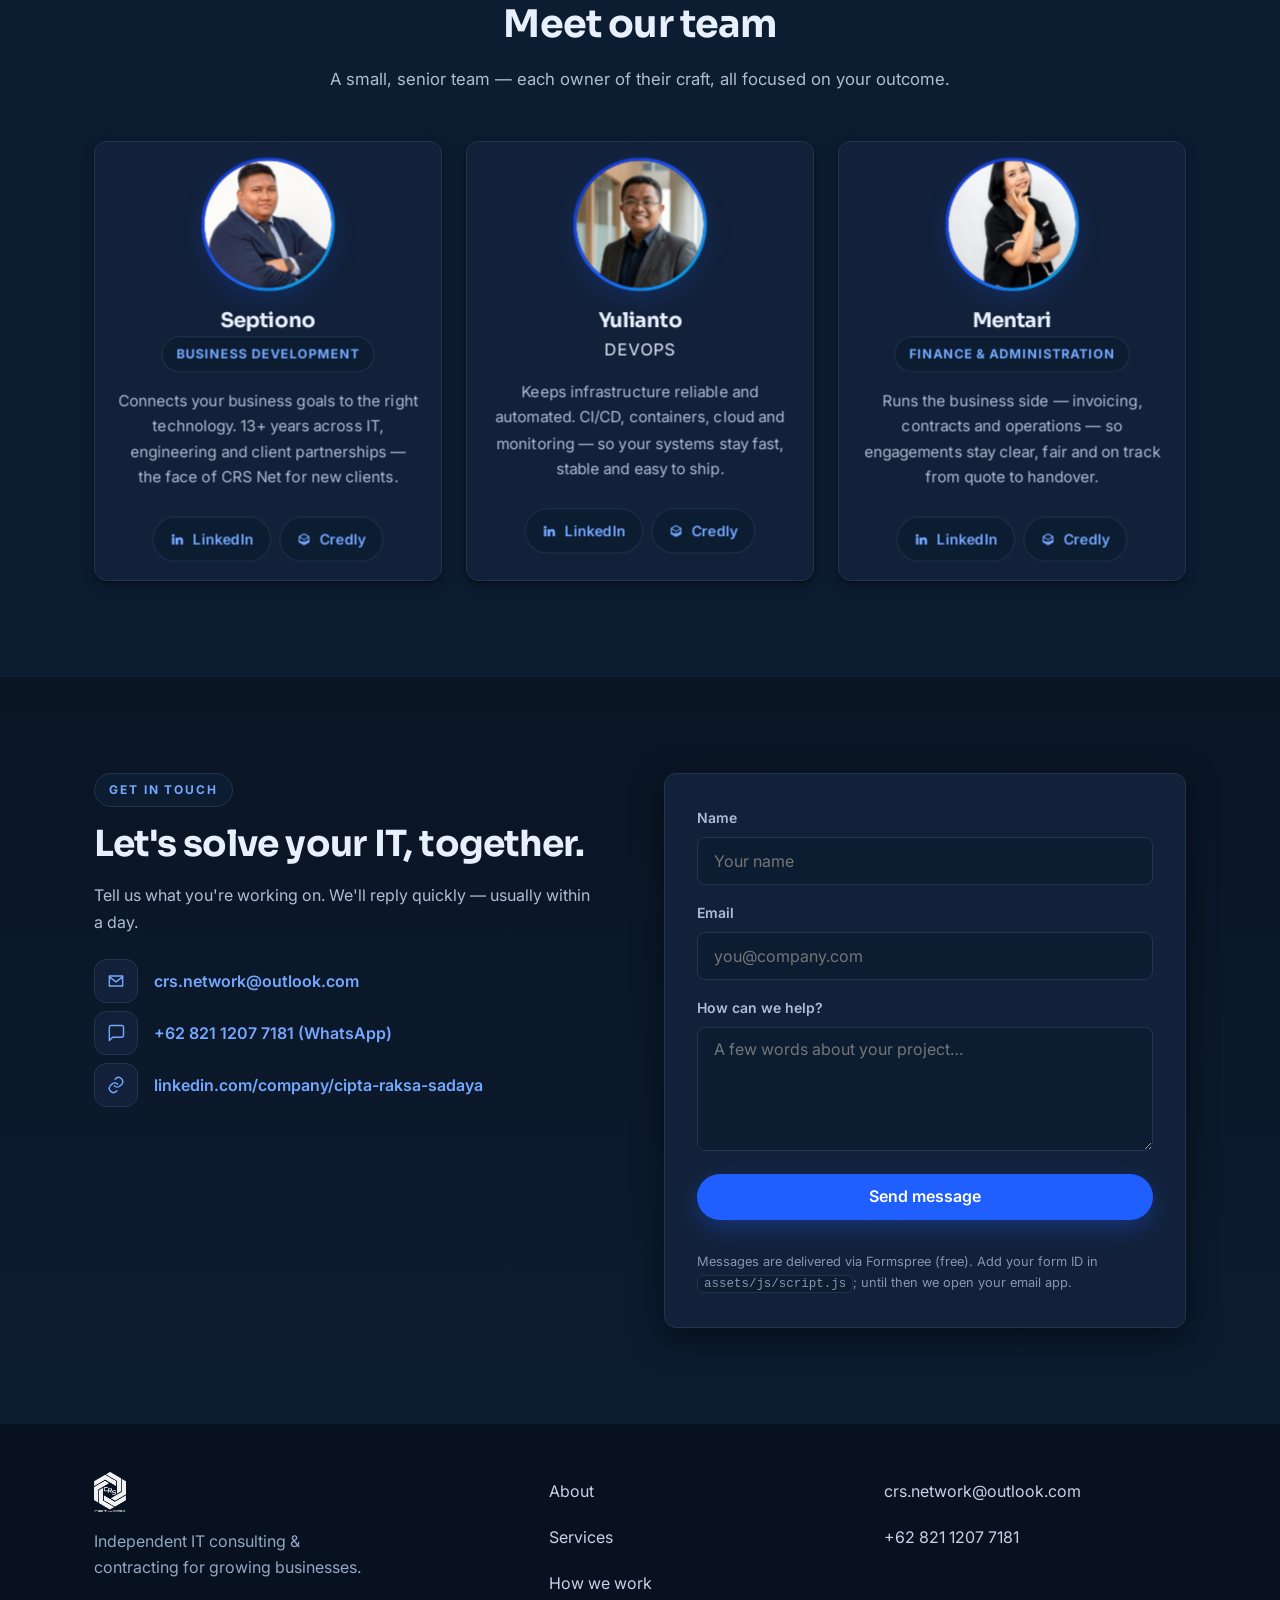
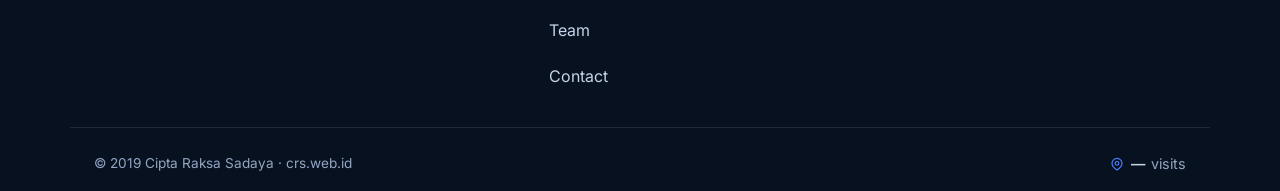
==== commit 635b31ce: "Re-home site to crs.web.id after VPS rebuild - canonical/hreflang/og/JSON-LD/title/footer now point " ====
--- a/index.html
+++ b/index.html
@@ -4,25 +4,25 @@
   <meta charset="UTF-8" />
   <meta name="viewport" content="width=device-width, initial-scale=1.0, viewport-fit=cover" />
   <meta name="format-detection" content="telephone=yes" />
-  <title>CRS Net — IT Consultant &amp; IT Contractor | crs-net.web.id</title>
+  <title>CRS Net — IT Consultant &amp; IT Contractor | crs.web.id</title>
   <meta name="description" content="CRS Net — independent IT consulting and contracting for SMEs: infrastructure, networks, cloud, security and digital transformation. Led by Tio Septiono." />
   <meta name="theme-color" content="#0a1524" />
   <meta name="theme-color" media="(prefers-color-scheme: light)" content="#f5f8ff" />
 
   <!-- Canonical: avoid duplicate-content between apex and www (Rec 2) -->
-  <link rel="canonical" href="https://web.crs-net.web.id/" />
+  <link rel="canonical" href="https://crs.web.id/" />
 
   <!-- hreflang: tell Google about the language alternates (avoid duplicate-content) -->
-  <link rel="alternate" hreflang="en" href="https://web.crs-net.web.id/" />
-  <link rel="alternate" hreflang="id" href="https://web.crs-net.web.id/id.html" />
-  <link rel="alternate" hreflang="x-default" href="https://web.crs-net.web.id/" />
+  <link rel="alternate" hreflang="en" href="https://crs.web.id/" />
+  <link rel="alternate" hreflang="id" href="https://crs.web.id/id.html" />
+  <link rel="alternate" hreflang="x-default" href="https://crs.web.id/" />
 
   <!-- Open Graph -->
   <meta property="og:title" content="CRS Net — IT Consultant &amp; IT Contractor" />
   <meta property="og:description" content="Modern IT consulting &amp; contracting: infrastructure, networks, cloud, security and digital transformation." />
   <meta property="og:type" content="website" />
-  <meta property="og:url" content="https://web.crs-net.web.id/" />
-  <meta property="og:image" content="https://web.crs-net.web.id/assets/img/og-image.png" />
+  <meta property="og:url" content="https://crs.web.id/" />
+  <meta property="og:image" content="https://crs.web.id/assets/img/og-image.png" />
   <meta name="twitter:card" content="summary_large_image" />
   <meta name="twitter:title" content="CRS Net — IT Consultant &amp; IT Contractor" />
   <meta name="twitter:description" content="Independent IT consulting &amp; contracting: infrastructure, networks, cloud, security and digital transformation." />
@@ -57,9 +57,9 @@
     "@type": "ProfessionalService",
     "name": "CRS Net",
     "alternateName": "Cipta Raksa Sadaya",
-    "url": "https://web.crs-net.web.id/",
-    "logo": "https://web.crs-net.web.id/assets/img/CRS_logo.png",
-    "image": "https://web.crs-net.web.id/assets/img/CRS_logo.png",
+    "url": "https://crs.web.id/",
+    "logo": "https://crs.web.id/assets/img/CRS_logo.png",
+    "image": "https://crs.web.id/assets/img/CRS_logo.png",
     "description": "Independent IT consulting & contracting for SMEs: network & infrastructure, cloud & migration, security & compliance, systems integration, IT support and strategy.",
     "founder": {
       "@type": "Person",
@@ -404,7 +404,7 @@
       </div>
     </div>
     <div class="container footer-bottom">
-      <span>© 2019 Cipta Raksa Sadaya · crs-net.web.id</span>
+      <span>© 2019 Cipta Raksa Sadaya · crs.web.id</span>
       <span class="footer-meta"><span class="visitor-counter" aria-label="Visitor count"><svg class="icon" viewBox="0 0 24 24" aria-hidden="true"><path d="M12 21s-7.5-4.6-7.5-10A7.5 7.5 0 0 1 12 3.5 7.5 7.5 0 0 1 19.5 11c0 5.4-7.5 10-7.5 10z"/><circle cx="12" cy="11" r="2.8"/></svg> <span id="visitorCount">—</span> visits</span></span>
     </div>
   </footer>
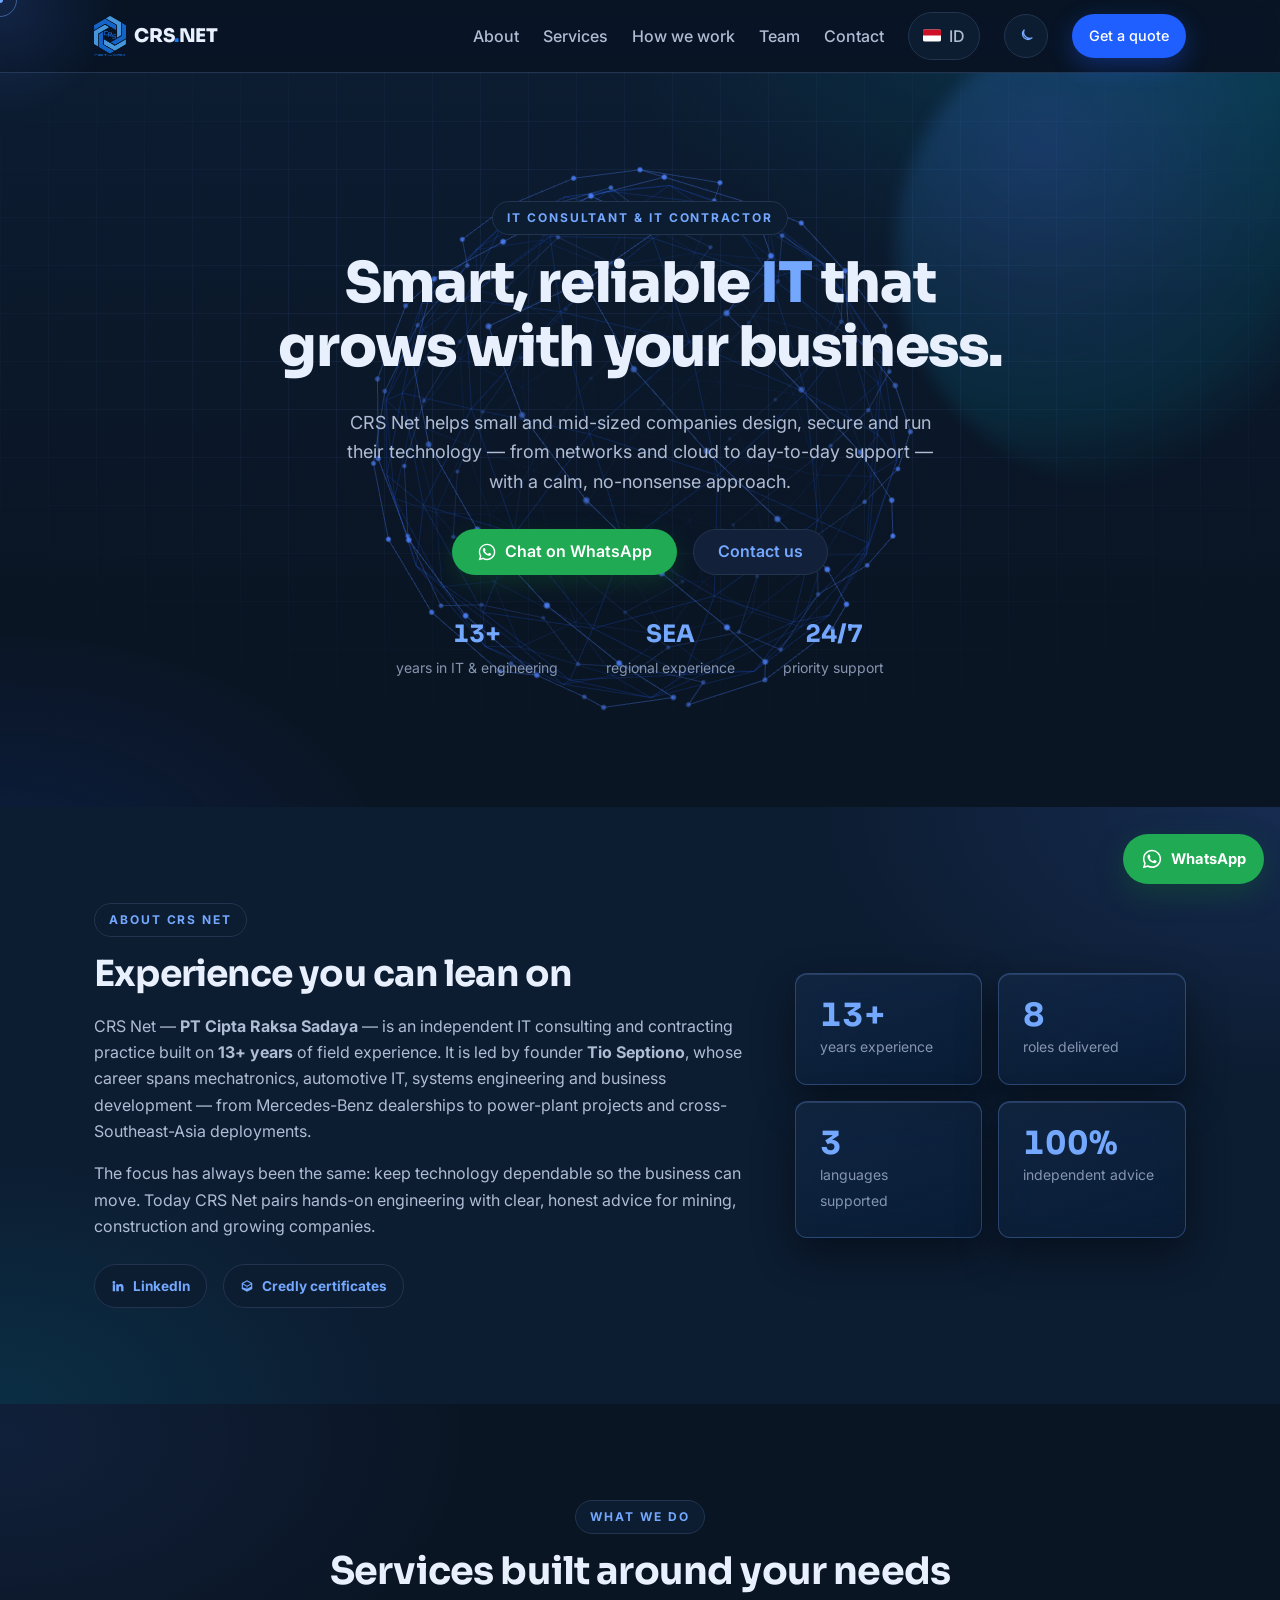
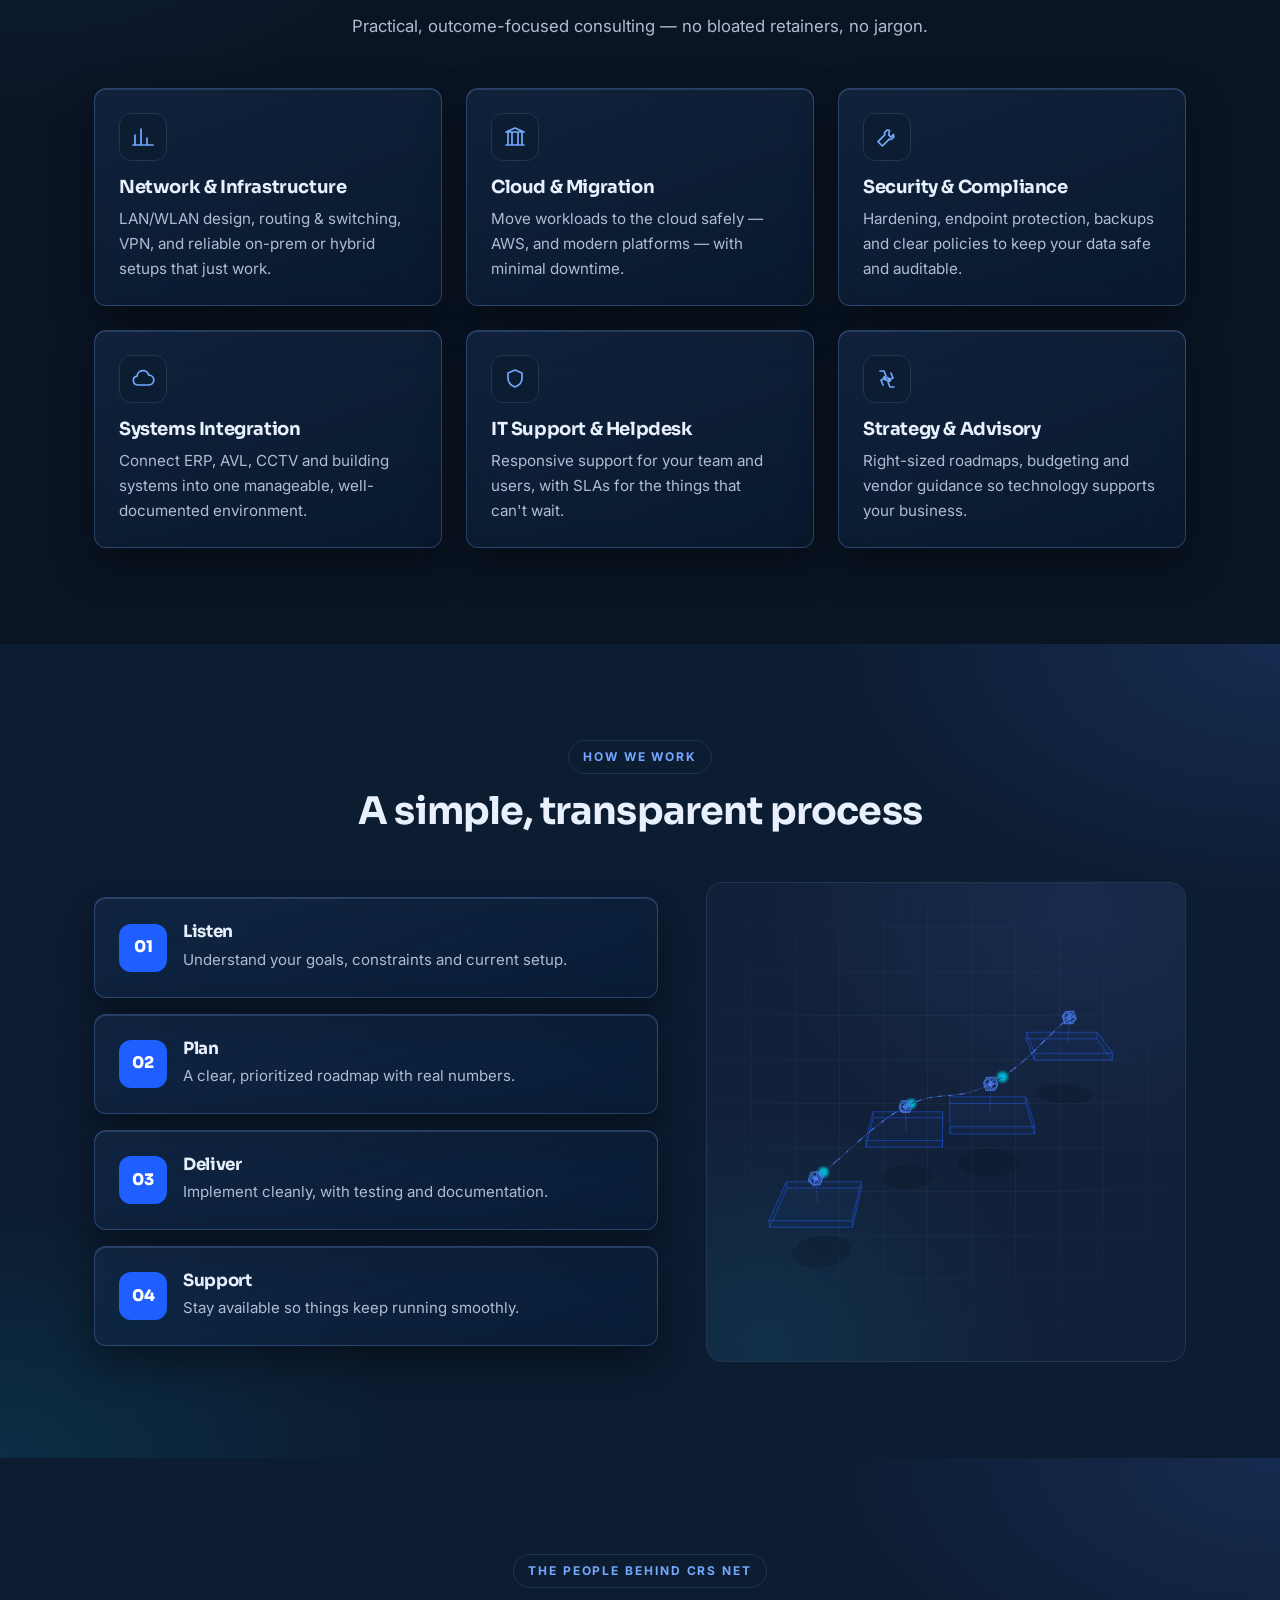
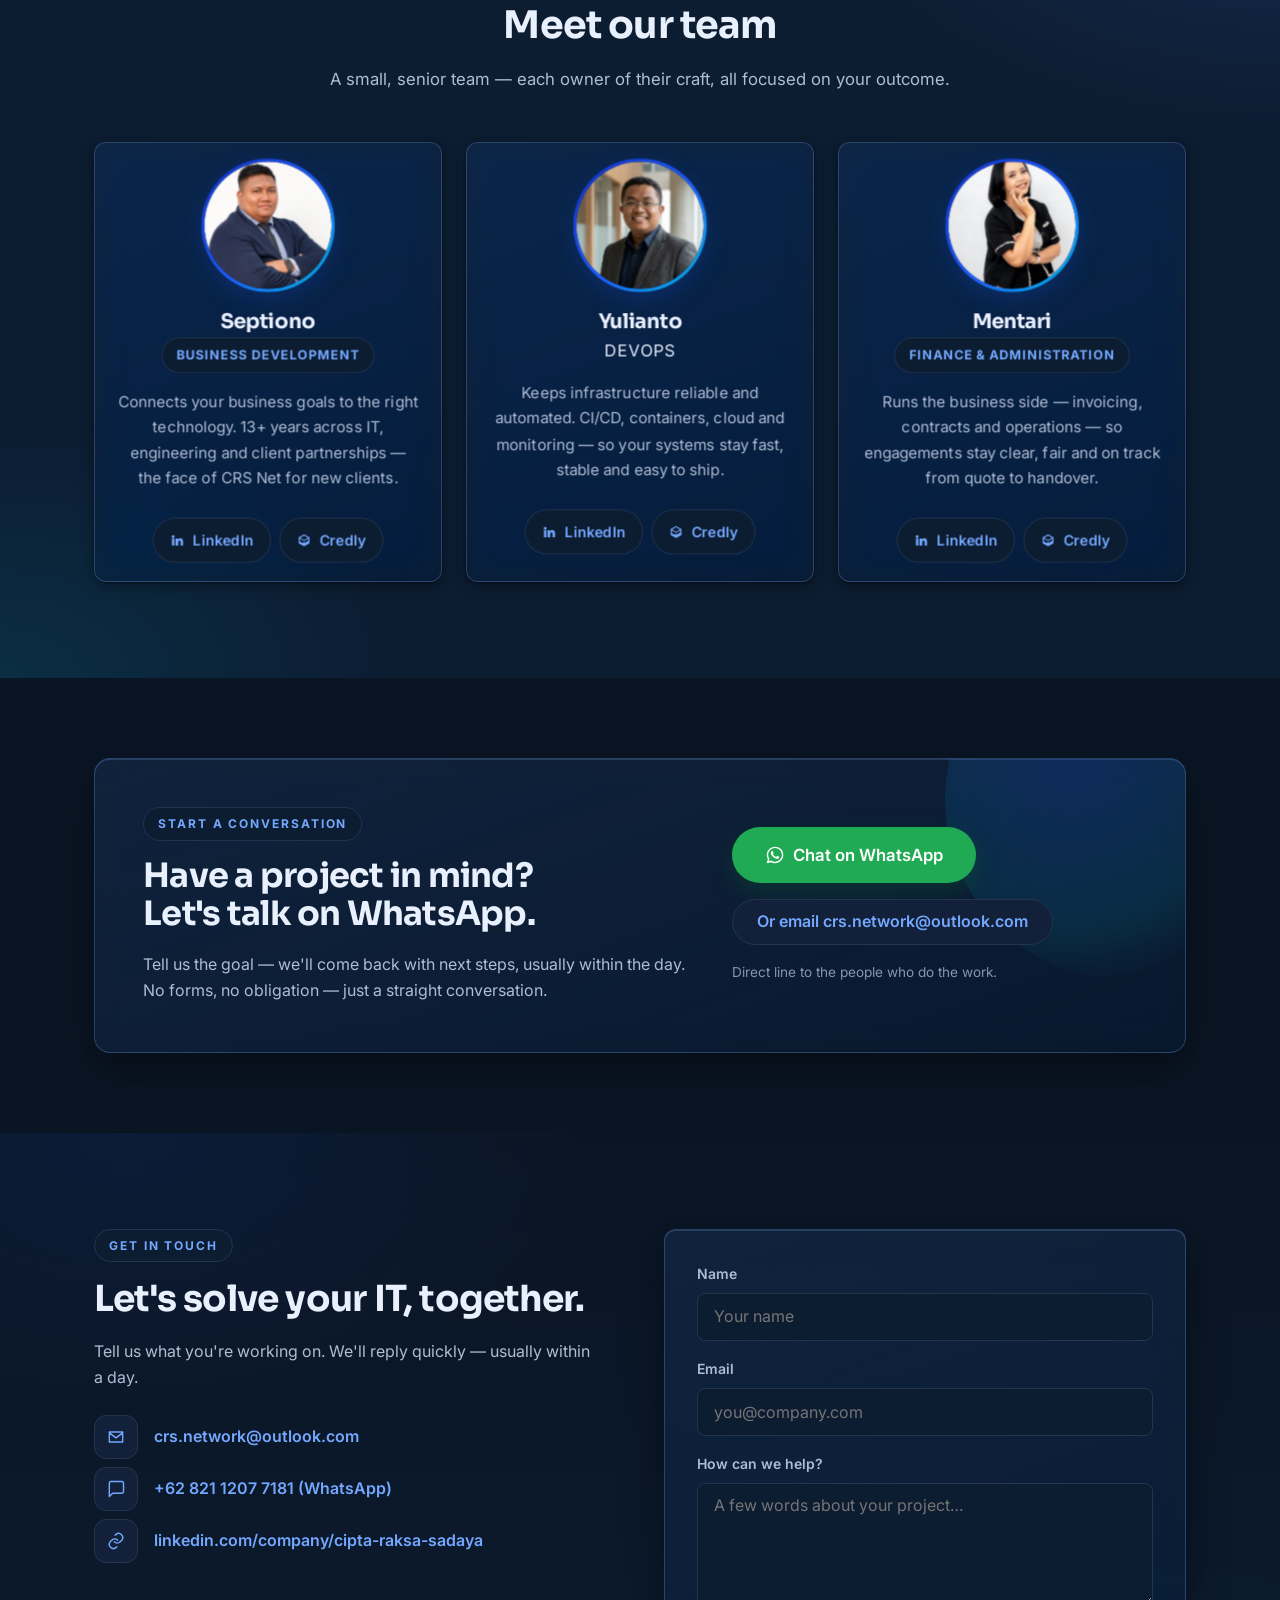
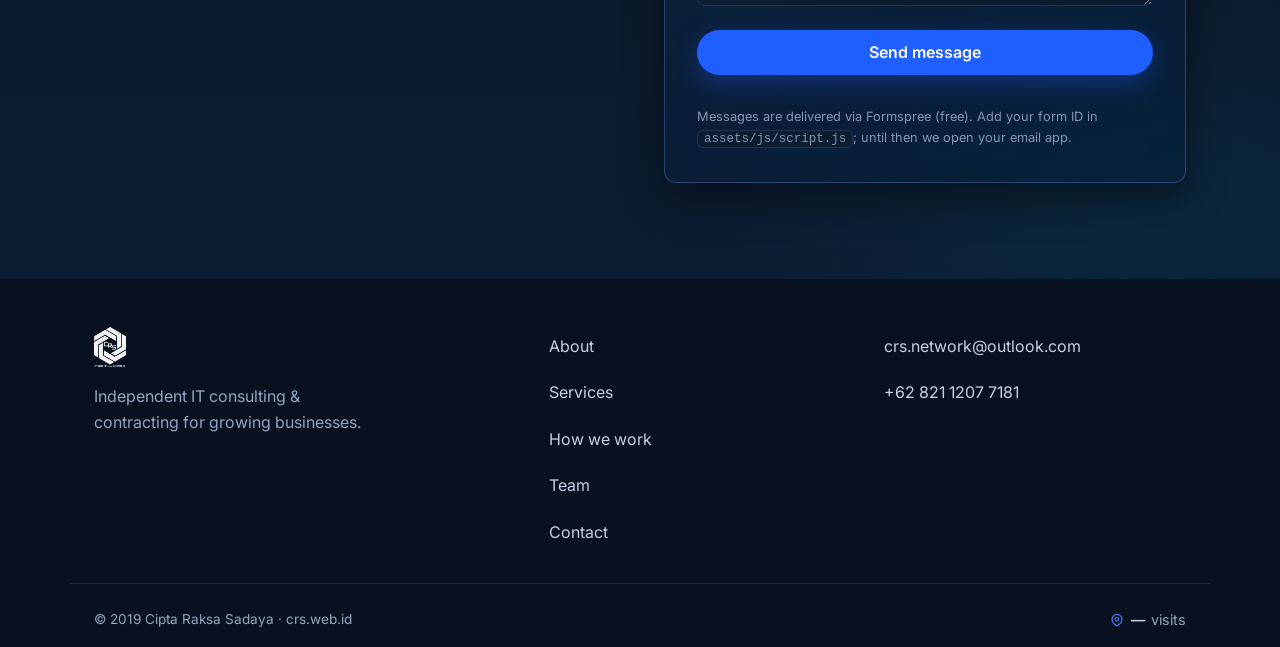
==== commit d59798f8: "UI effects layer: glass cards, animated counters, light parallax, cursor FX, WhatsApp-first CTA band" ====
--- a/index.html
+++ b/index.html
@@ -34,7 +34,7 @@
   <link rel="preconnect" href="https://fonts.googleapis.com" />
   <link rel="preconnect" href="https://fonts.gstatic.com" crossorigin />
   <link href="https://fonts.googleapis.com/css2?family=Inter:wght@400;500;600;700;800&family=Sora:wght@600;700;800&display=swap" rel="stylesheet" />
-  <link rel="stylesheet" href="/assets/css/design-system.css?v=20260907c" />
+  <link rel="stylesheet" href="/assets/css/design-system.css?v=20260919a" />
 
   <!-- ===== Google Search Console: verify ownership ===== -->
   <!-- Option A (recommended): paste the meta tag GSC gives you, OR -->
@@ -130,10 +130,10 @@
 
   <!-- ===== Hero ===== -->
   <section class="hero">
-    <div class="hero-bg" aria-hidden="true"></div>
+    <div class="hero-bg" data-parallax="0.22" data-parallax-max="90" aria-hidden="true"></div>
     <div class="hero-3d" aria-hidden="true"></div>
     <div class="container hero-inner">
-      <div class="hero-copy">
+      <div class="hero-copy" data-parallax="-0.05" data-parallax-max="40">
         <span class="eyebrow">IT Consultant &amp; IT Contractor</span>
         <h1>Smart, reliable <span class="accent">IT</span> that grows with your business.</h1>
         <p class="lead">
@@ -142,14 +142,14 @@
           no-nonsense approach.
         </p>
         <div class="hero-cta">
-          <a href="https://wa.me/6282112077181" target="_blank" rel="noopener" class="btn btn-primary">
+          <a href="https://wa.me/6282112077181?text=Hi%20CRS%20Net%2C%20I%27d%20like%20to%20talk%20about%20an%20IT%20project." target="_blank" rel="noopener" class="btn btn-wa">
             <svg class="ico" viewBox="0 0 24 24" aria-hidden="true"><path d="M12.04 2C6.58 2 2.13 6.45 2.13 11.91c0 1.75.46 3.46 1.32 4.96L2 22l5.25-1.38a9.9 9.9 0 0 0 4.79 1.22h.01c5.46 0 9.9-4.45 9.9-9.91 0-2.65-1.03-5.14-2.9-7.01A9.82 9.82 0 0 0 12.04 2zm0 18.02h-.01a8.2 8.2 0 0 1-4.18-1.15l-.3-.18-3.11.82.83-3.04-.2-.31a8.16 8.16 0 0 1-1.26-4.36c0-4.54 3.7-8.23 8.24-8.23 2.2 0 4.27.86 5.82 2.42a8.18 8.18 0 0 1 2.41 5.82c0 4.54-3.7 8.23-8.24 8.23zm4.52-6.16c-.25-.13-1.47-.72-1.69-.81-.23-.08-.39-.12-.56.13-.16.24-.64.8-.79.97-.14.16-.29.18-.54.06-.25-.13-1.05-.39-1.99-1.23-.74-.66-1.23-1.47-1.38-1.72-.14-.25-.01-.38.11-.5.11-.11.25-.29.37-.43.13-.14.17-.25.25-.41.08-.17.04-.31-.02-.43-.06-.13-.56-1.34-.76-1.84-.2-.48-.4-.42-.56-.43h-.47c-.16 0-.43.06-.66.31-.22.25-.86.85-.86 2.07 0 1.22.89 2.4 1.01 2.56.13.17 1.75 2.67 4.23 3.74.59.26 1.05.41 1.41.52.59.19 1.13.16 1.56.1.47-.07 1.47-.6 1.67-1.18.21-.58.21-1.07.15-1.18-.06-.1-.23-.16-.48-.29z"/></svg>
             Chat on WhatsApp
           </a>
           <a href="#contact" class="btn btn-ghost">Contact us</a>
         </div>
         <div class="hero-meta">
-          <div><strong>13+</strong><span>years in IT &amp; engineering</span></div>
+          <div><strong data-count="13" data-suffix="+">13+</strong><span>years in IT &amp; engineering</span></div>
           <div><strong>SEA</strong><span>regional experience</span></div>
           <div><strong>24/7</strong><span>priority support</span></div>
         </div>
@@ -194,10 +194,10 @@
       </div>
 
       <div class="about-stats">
-        <div class="stat"><strong>13+</strong><span>years experience</span></div>
-        <div class="stat"><strong>8</strong><span>roles delivered</span></div>
-        <div class="stat"><strong>3</strong><span>languages supported</span></div>
-        <div class="stat"><strong>100%</strong><span>independent advice</span></div>
+        <div class="stat"><strong data-count="13" data-suffix="+">13+</strong><span>years experience</span></div>
+        <div class="stat"><strong data-count="8">8</strong><span>roles delivered</span></div>
+        <div class="stat"><strong data-count="3">3</strong><span>languages supported</span></div>
+        <div class="stat"><strong data-count="100" data-suffix="%">100%</strong><span>independent advice</span></div>
       </div>
     </div>
   </section>
@@ -260,7 +260,7 @@
           <div class="step"><span class="step-n">03</span><h3>Deliver</h3><p>Implement cleanly, with testing and documentation.</p></div>
           <div class="step"><span class="step-n">04</span><h3>Support</h3><p>Stay available so things keep running smoothly.</p></div>
         </div>
-        <div class="approach-3d" aria-hidden="true"></div>
+        <div class="approach-3d" data-parallax="0.1" data-parallax-max="60" aria-hidden="true"></div>
       </div>
     </div>
     <script type="module" src="/assets/js/3d-approach/main.js?v=20260907c"></script>
@@ -338,6 +338,27 @@
       </div>
     </div>
     <script type="module" src="/assets/js/3d-team/main.js?v=20260907c"></script>
+  </section>
+
+  <!-- ===== WhatsApp-first CTA ===== -->
+  <section class="section cta-band" aria-labelledby="ctaTitle">
+    <div class="container">
+      <div class="cta-card">
+        <div class="cta-copy">
+          <span class="eyebrow">Start a conversation</span>
+          <h2 id="ctaTitle">Have a project in mind? Let's talk on WhatsApp.</h2>
+          <p>Tell us the goal — we'll come back with next steps, usually within the day. No forms, no obligation — just a straight conversation.</p>
+        </div>
+        <div class="cta-actions">
+          <a class="btn btn-wa btn-lg" href="https://wa.me/6282112077181?text=Hi%20CRS%20Net%2C%20I%27d%20like%20to%20talk%20about%20an%20IT%20project." target="_blank" rel="noopener">
+            <svg class="ico" viewBox="0 0 24 24" aria-hidden="true"><path d="M12.04 2C6.58 2 2.13 6.45 2.13 11.91c0 1.75.46 3.46 1.32 4.96L2 22l5.25-1.38a9.9 9.9 0 0 0 4.79 1.22h.01c5.46 0 9.9-4.45 9.9-9.91 0-2.65-1.03-5.14-2.9-7.01A9.82 9.82 0 0 0 12.04 2zm0 18.02h-.01a8.2 8.2 0 0 1-4.18-1.15l-.3-.18-3.11.82.83-3.04-.2-.31a8.16 8.16 0 0 1-1.26-4.36c0-4.54 3.7-8.23 8.24-8.23 2.2 0 4.27.86 5.82 2.42a8.18 8.18 0 0 1 2.41 5.82c0 4.54-3.7 8.23-8.24 8.23zm4.52-6.16c-.25-.13-1.47-.72-1.69-.81-.23-.08-.39-.12-.56.13-.16.24-.64.8-.79.97-.14.16-.29.18-.54.06-.25-.13-1.05-.39-1.99-1.23-.74-.66-1.23-1.47-1.38-1.72-.14-.25-.01-.38.11-.5.11-.11.25-.29.37-.43.13-.14.17-.25.25-.41.08-.17.04-.31-.02-.43-.06-.13-.56-1.34-.76-1.84-.2-.48-.4-.42-.56-.43h-.47c-.16 0-.43.06-.66.31-.22.25-.86.85-.86 2.07 0 1.22.89 2.4 1.01 2.56.13.17 1.75 2.67 4.23 3.74.59.26 1.05.41 1.41.52.59.19 1.13.16 1.56.1.47-.07 1.47-.6 1.67-1.18.21-.58.21-1.07.15-1.18-.06-.1-.23-.16-.48-.29z"/></svg>
+            Chat on WhatsApp
+          </a>
+          <a class="btn btn-ghost" href="mailto:crs.network@outlook.com">Or email crs.network@outlook.com</a>
+          <span class="cta-note">Direct line to the people who do the work.</span>
+        </div>
+      </div>
+    </div>
   </section>
 
   <!-- ===== Contact / CTA ===== -->
@@ -410,11 +431,12 @@
   </footer>
 
   <!-- ===== Floating WhatsApp (mobile-first quick contact) ===== -->
-  <a class="wa-fab" href="https://wa.me/6282112077181" target="_blank" rel="noopener" aria-label="Chat with CRS Net on WhatsApp">
+  <a class="wa-fab" href="https://wa.me/6282112077181?text=Hi%20CRS%20Net%2C%20I%27d%20like%20to%20talk%20about%20an%20IT%20project." target="_blank" rel="noopener" aria-label="Chat with CRS Net on WhatsApp">
     <svg viewBox="0 0 24 24" aria-hidden="true"><path d="M12.04 2C6.58 2 2.13 6.45 2.13 11.91c0 1.75.46 3.46 1.32 4.96L2 22l5.25-1.38a9.9 9.9 0 0 0 4.79 1.22h.01c5.46 0 9.9-4.45 9.9-9.91 0-2.65-1.03-5.14-2.9-7.01A9.82 9.82 0 0 0 12.04 2zm0 18.02h-.01a8.2 8.2 0 0 1-4.18-1.15l-.3-.18-3.11.82.83-3.04-.2-.31a8.16 8.16 0 0 1-1.26-4.36c0-4.54 3.7-8.23 8.24-8.23 2.2 0 4.27.86 5.82 2.42a8.18 8.18 0 0 1 2.41 5.82c0 4.54-3.7 8.23-8.24 8.23zm4.52-6.16c-.25-.13-1.47-.72-1.69-.81-.23-.08-.39-.12-.56.13-.16.24-.64.8-.79.97-.14.16-.29.18-.54.06-.25-.13-1.05-.39-1.99-1.23-.74-.66-1.23-1.47-1.38-1.72-.14-.25-.01-.38.11-.5.11-.11.25-.29.37-.43.13-.14.17-.25.25-.41.08-.17.04-.31-.02-.43-.06-.13-.56-1.34-.76-1.84-.2-.48-.4-.42-.56-.43h-.47c-.16 0-.43.06-.66.31-.22.25-.86.85-.86 2.07 0 1.22.89 2.4 1.01 2.56.13.17 1.75 2.67 4.23 3.74.59.26 1.05.41 1.41.52.59.19 1.13.16 1.56.1.47-.07 1.47-.6 1.67-1.18.21-.58.21-1.07.15-1.18-.06-.1-.23-.16-.48-.29z"/></svg>
     <span>WhatsApp</span>
   </a>
 
   <script src="/assets/js/script.js?v=20260902c" defer></script>
+  <script src="/assets/js/ui-effects.js?v=20260919a" defer></script>
 </body>
 </html>
--- a/assets/css/design-system.css
+++ b/assets/css/design-system.css
@@ -687,3 +687,200 @@
   .team-card, .team-card.is-tilting { transition: none; }
   .team-card::after { display: none; }
 }
+
+/* ============================================================
+   UI Effects layer (2026-09-19): glassmorphism surfaces, ambient
+   section glows, animated counters, light parallax, cursor FX and
+   the WhatsApp-first CTA band.
+   Appended last on purpose: selectors carry html[data-theme] so they
+   outrank the legacy styles.css theme overrides loaded earlier on
+   id.html at equal-specificity, later-cascade position.
+   ============================================================ */
+
+/* ---------- Glass + cursor tokens ---------- */
+:root {
+  --glass-bg: linear-gradient(160deg, rgba(255,255,255,.85), rgba(244,247,255,.55));
+  --glass-border: rgba(31,94,255,.16);
+  --glass-highlight: rgba(255,255,255,.7);
+  --glass-shadow: 0 14px 36px rgba(10,42,107,.10);
+  --cursor-dot: #1230c4;
+  --cursor-ring: rgba(31,94,255,.45);
+  --cursor-ring-hover: rgba(31,94,255,.85);
+  --cursor-fill: rgba(31,94,255,.10);
+  --cursor-glow: rgba(31,94,255,.13);
+}
+html[data-theme="dark"] {
+  --glass-bg: linear-gradient(160deg, rgba(22,41,68,.68), rgba(12,28,49,.45));
+  --glass-border: rgba(116,168,255,.28);
+  --glass-highlight: rgba(148,180,255,.18);
+  --glass-shadow: 0 16px 40px rgba(0,0,0,.42);
+  --cursor-dot: #74a8ff;
+  --cursor-ring: rgba(116,168,255,.45);
+  --cursor-ring-hover: rgba(116,168,255,.9);
+  --cursor-fill: rgba(116,168,255,.12);
+  --cursor-glow: rgba(77,130,255,.16);
+}
+
+/* ---------- Ambient section glows (give the frosted layers some depth
+   to blur; all pure background layers, zero layout impact) ---------- */
+html[data-theme] .section-alt {
+  background-color: var(--bg-alt);
+  background-image:
+    radial-gradient(720px 420px at 100% 0%, rgba(31,94,255,.07), transparent 62%),
+    radial-gradient(620px 380px at 0% 100%, rgba(0,194,224,.06), transparent 64%);
+}
+html[data-theme="dark"] .section-alt {
+  background-image:
+    radial-gradient(760px 440px at 100% 0%, rgba(77,130,255,.15), transparent 62%),
+    radial-gradient(640px 400px at 0% 100%, rgba(0,194,224,.11), transparent 64%);
+}
+html[data-theme] #services {
+  background-image: radial-gradient(760px 460px at 0% 4%, rgba(31,94,255,.06), transparent 62%);
+}
+html[data-theme="dark"] #services {
+  background-image: radial-gradient(760px 460px at 0% 4%, rgba(77,130,255,.10), transparent 62%);
+}
+html[data-theme] .contact {
+  background-color: var(--bg);
+  background-image:
+    radial-gradient(760px 460px at 10% 0%, rgba(31,94,255,.09), transparent 60%),
+    radial-gradient(680px 420px at 90% 92%, rgba(0,194,224,.07), transparent 62%),
+    linear-gradient(180deg, var(--bg), var(--bg-alt));
+}
+
+/* ---------- Frosted glass surfaces ----------
+   Applied only when the browser supports backdrop-filter; otherwise the
+   original opaque styles stand (graceful no-blur fallback). */
+@supports ((backdrop-filter: blur(2px)) or (-webkit-backdrop-filter: blur(2px))) {
+  html[data-theme] :is(.card, .step, .stat, .exp-card, .contact-form, .cta-card) {
+    background: var(--glass-bg);
+    border-color: var(--glass-border);
+    box-shadow: var(--glass-shadow), inset 0 1px 0 var(--glass-highlight);
+    -webkit-backdrop-filter: blur(14px) saturate(150%);
+    backdrop-filter: blur(14px) saturate(150%);
+  }
+  /* Team cards keep their 3D tilt (transform-style: preserve-3d), so the
+     frost lives on a child layer — a backdrop-filter on the card itself
+     would flatten the tilt depth layers. */
+  html[data-theme] .team-card { background: var(--glass-bg); border-color: var(--glass-border); }
+  html[data-theme] .team-card::before {
+    content: ""; position: absolute; inset: 0; z-index: -1;
+    border-radius: inherit;
+    -webkit-backdrop-filter: blur(14px) saturate(150%);
+    backdrop-filter: blur(14px) saturate(150%);
+  }
+  /* Hover states restated: these rules outrank the earlier :hover ones. */
+  html[data-theme] .card:hover,
+  html[data-theme] .step:hover,
+  html[data-theme] .exp-card:hover,
+  html[data-theme] .team-card:hover {
+    border-color: var(--brand-line);
+    box-shadow: var(--shadow-md), inset 0 1px 0 var(--glass-highlight);
+  }
+}
+
+/* ---------- Animated counters: digits keep a fixed width ---------- */
+html[data-theme] :is(.stat strong, .hero-meta strong, .tr-item strong) {
+  font-variant-numeric: tabular-nums;
+}
+
+/* ---------- WhatsApp-first CTA band ---------- */
+.cta-band { padding: var(--space-10) 0; }
+.cta-card {
+  position: relative; overflow: hidden;
+  display: grid; grid-template-columns: 1.15fr .85fr; gap: var(--space-5);
+  align-items: center;
+  background: var(--surface);
+  border: 1px solid var(--line);
+  border-radius: var(--radius-lg);
+  padding: var(--space-6);
+  box-shadow: var(--shadow-md);
+  transition: background-color .35s var(--ease), border-color .35s var(--ease);
+}
+.cta-card::after {
+  content: ""; position: absolute; right: -120px; top: -140px;
+  width: 360px; height: 360px; border-radius: 50%;
+  background: radial-gradient(circle at 35% 35%, rgba(31,94,255,.20), rgba(0,194,224,.10) 55%, transparent 72%);
+  pointer-events: none;
+}
+.cta-copy { position: relative; z-index: 1; }
+.cta-copy h2 { font-size: clamp(1.5rem, 3vw, 2.1rem); }
+.cta-copy p { color: var(--slate); margin-bottom: 0; }
+.cta-actions { position: relative; z-index: 1; display: grid; justify-items: start; gap: var(--space-2); }
+.cta-note { font-size: .85rem; color: var(--muted); }
+@media (max-width: 920px) {
+  .cta-card { grid-template-columns: 1fr; padding: var(--space-4); gap: var(--space-3); }
+}
+@media (max-width: 520px) {
+  .cta-actions { justify-items: stretch; }
+  .cta-actions .btn { width: 100%; }
+}
+
+/* WhatsApp button variant (brand green) */
+.btn-wa { color: #fff; background: #1faa53; box-shadow: 0 8px 22px rgba(18,94,48,.35); }
+.btn-wa:hover { background: #23b95c; transform: translateY(-2px); box-shadow: 0 14px 30px rgba(18,94,48,.45); }
+.btn-wa:active { transform: translateY(0); box-shadow: 0 4px 12px rgba(18,94,48,.32); }
+.btn-lg { min-height: 56px; padding: 15px var(--space-4); font-size: 1.05rem; }
+.btn-wa .ico { width: 20px; height: 20px; }
+
+/* Soft attention pulse on the floating WhatsApp button */
+@media (prefers-reduced-motion: no-preference) {
+  .wa-fab::after {
+    content: ""; position: absolute; inset: 0; border-radius: inherit;
+    box-shadow: 0 0 0 0 rgba(31,170,83,.42);
+    animation: waPulse 3.4s var(--ease) infinite;
+    pointer-events: none;
+  }
+  @keyframes waPulse {
+    0%   { box-shadow: 0 0 0 0 rgba(31,170,83,.42); }
+    70%  { box-shadow: 0 0 0 16px rgba(31,170,83,0); }
+    100% { box-shadow: 0 0 0 0 rgba(31,170,83,0); }
+  }
+}
+
+/* ---------- Cursor FX (enabled by ui-effects.js on fine pointers) ---------- */
+.cursor-dot, .cursor-ring, .cursor-glow {
+  position: fixed; top: 0; left: 0;
+  pointer-events: none; opacity: 0;
+  border-radius: 50%;
+  transition: opacity .3s var(--ease);
+}
+.cursor-dot {
+  width: 6px; height: 6px; margin: -3px 0 0 -3px;
+  background: var(--cursor-dot); z-index: 9999;
+}
+.cursor-ring {
+  width: 34px; height: 34px; margin: -17px 0 0 -17px;
+  border: 1.5px solid var(--cursor-ring);
+  z-index: 9998;
+  transition: opacity .3s var(--ease), width .18s var(--ease), height .18s var(--ease),
+              margin .18s var(--ease), background-color .18s var(--ease),
+              border-color .18s var(--ease);
+}
+.cursor-ring.is-hover {
+  width: 58px; height: 58px; margin: -29px 0 0 -29px;
+  background: var(--cursor-fill); border-color: var(--cursor-ring-hover);
+}
+.cursor-ring.is-down { width: 26px; height: 26px; margin: -13px 0 0 -13px; }
+.cursor-glow {
+  width: 260px; height: 260px; margin: -130px 0 0 -130px;
+  background: radial-gradient(circle, var(--cursor-glow), transparent 65%);
+  z-index: 9997;
+}
+html.cursor-fx .cursor-dot, html.cursor-fx .cursor-ring, html.cursor-fx .cursor-glow { opacity: 1; }
+html.cursor-fx.cursor-off .cursor-dot, html.cursor-fx.cursor-off .cursor-ring,
+html.cursor-fx.cursor-off .cursor-glow,
+html.cursor-fx.cursor-text .cursor-dot, html.cursor-fx.cursor-text .cursor-ring,
+html.cursor-fx.cursor-text .cursor-glow { opacity: 0; }
+html.cursor-fx body,
+html.cursor-fx :is(a, button, summary, [role="button"], label) { cursor: none; }
+html.cursor-fx :is(input, textarea, select) { cursor: auto; }
+
+/* ---------- Effect-safe motion / pointer resets ---------- */
+@media (hover: none) {
+  html[data-theme] .btn-wa:hover { transform: none; }
+}
+@media (prefers-reduced-motion: reduce) {
+  html[data-theme] .btn-wa:hover { transform: none; }
+  .cursor-dot, .cursor-ring, .cursor-glow { display: none !important; }
+}
